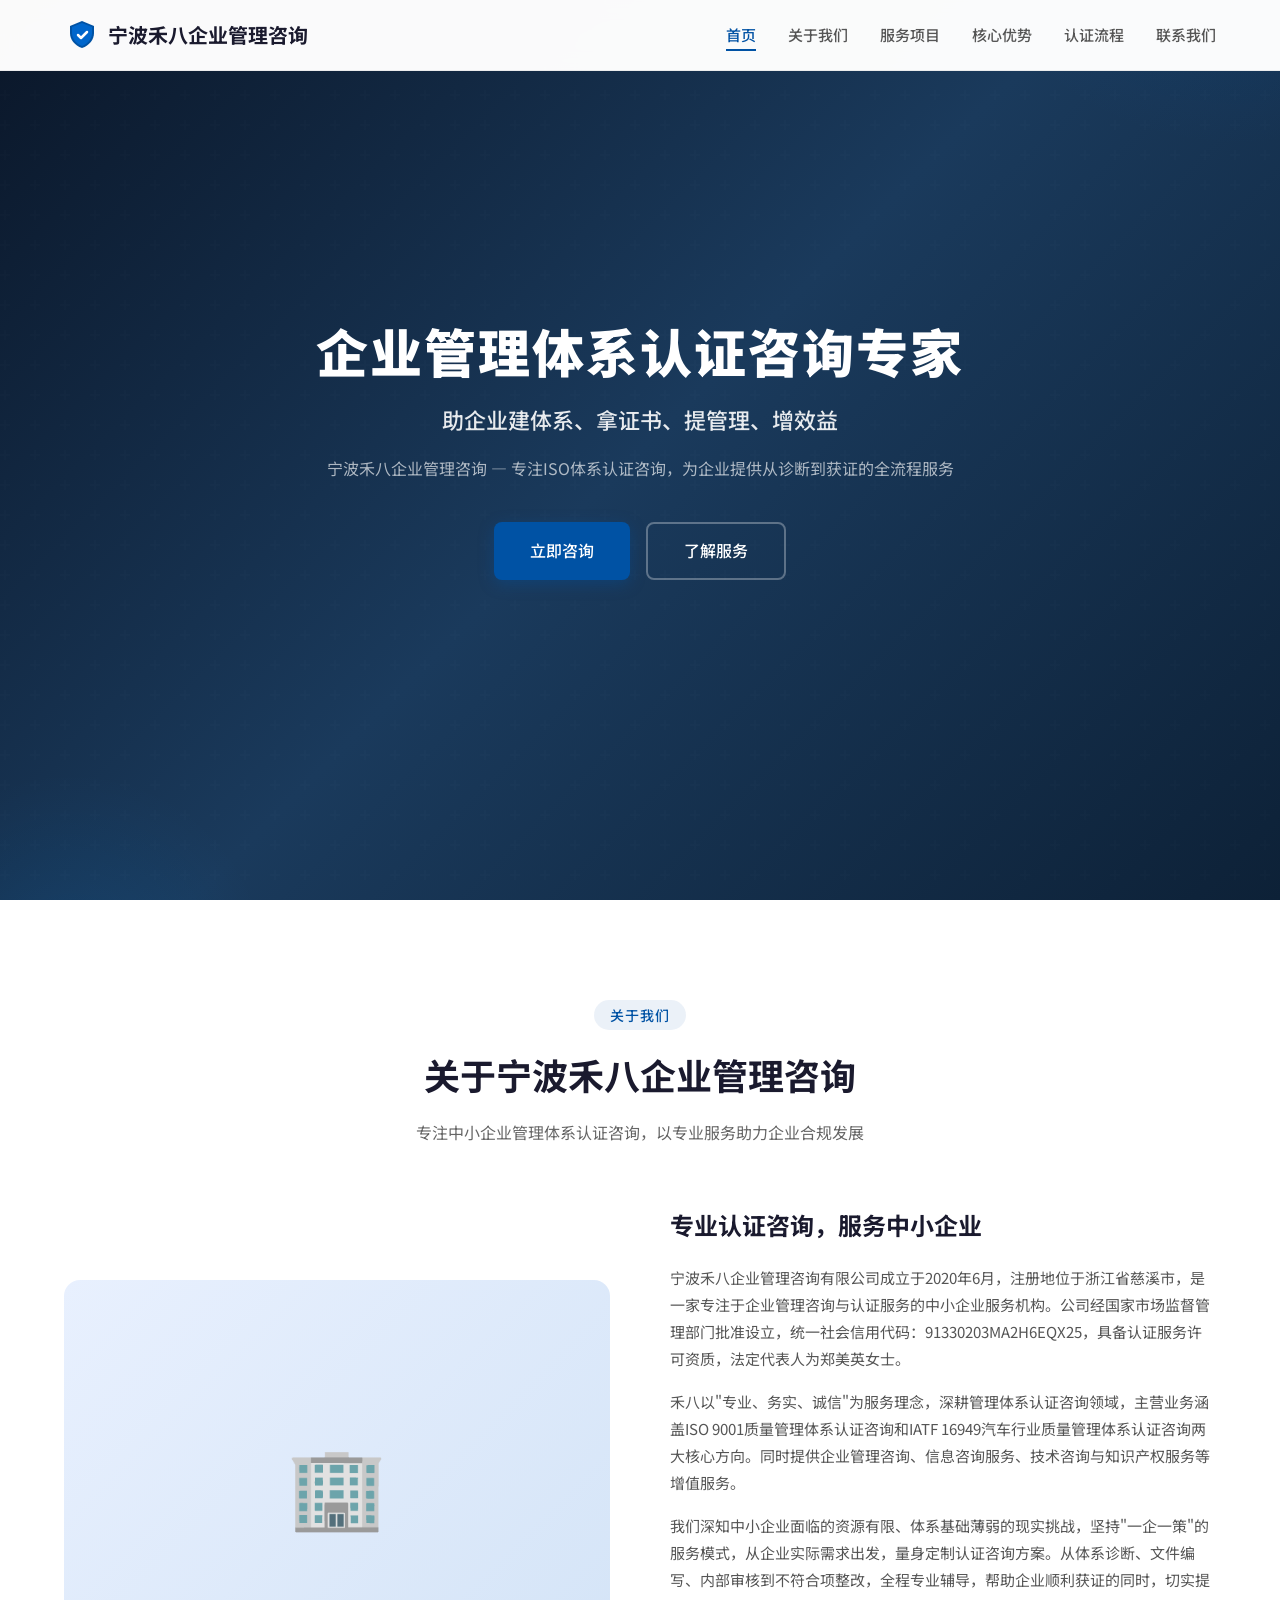
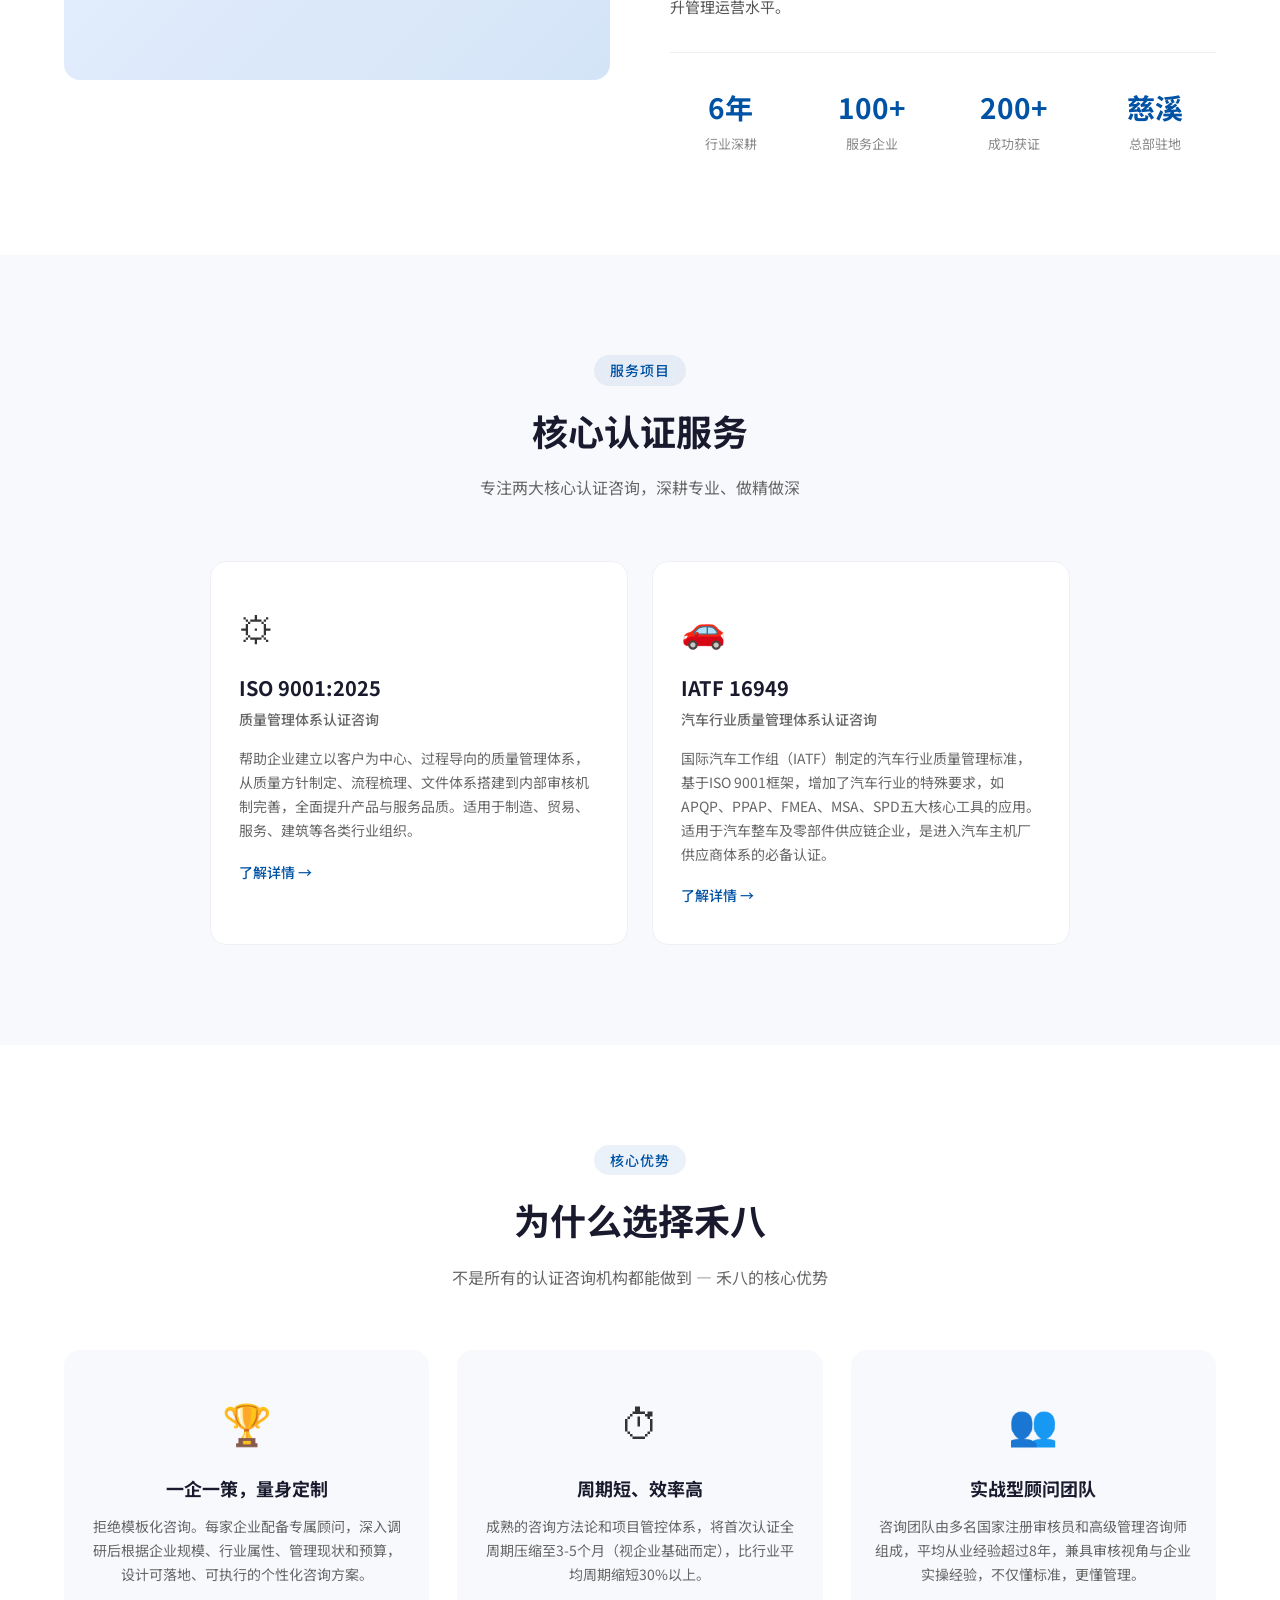
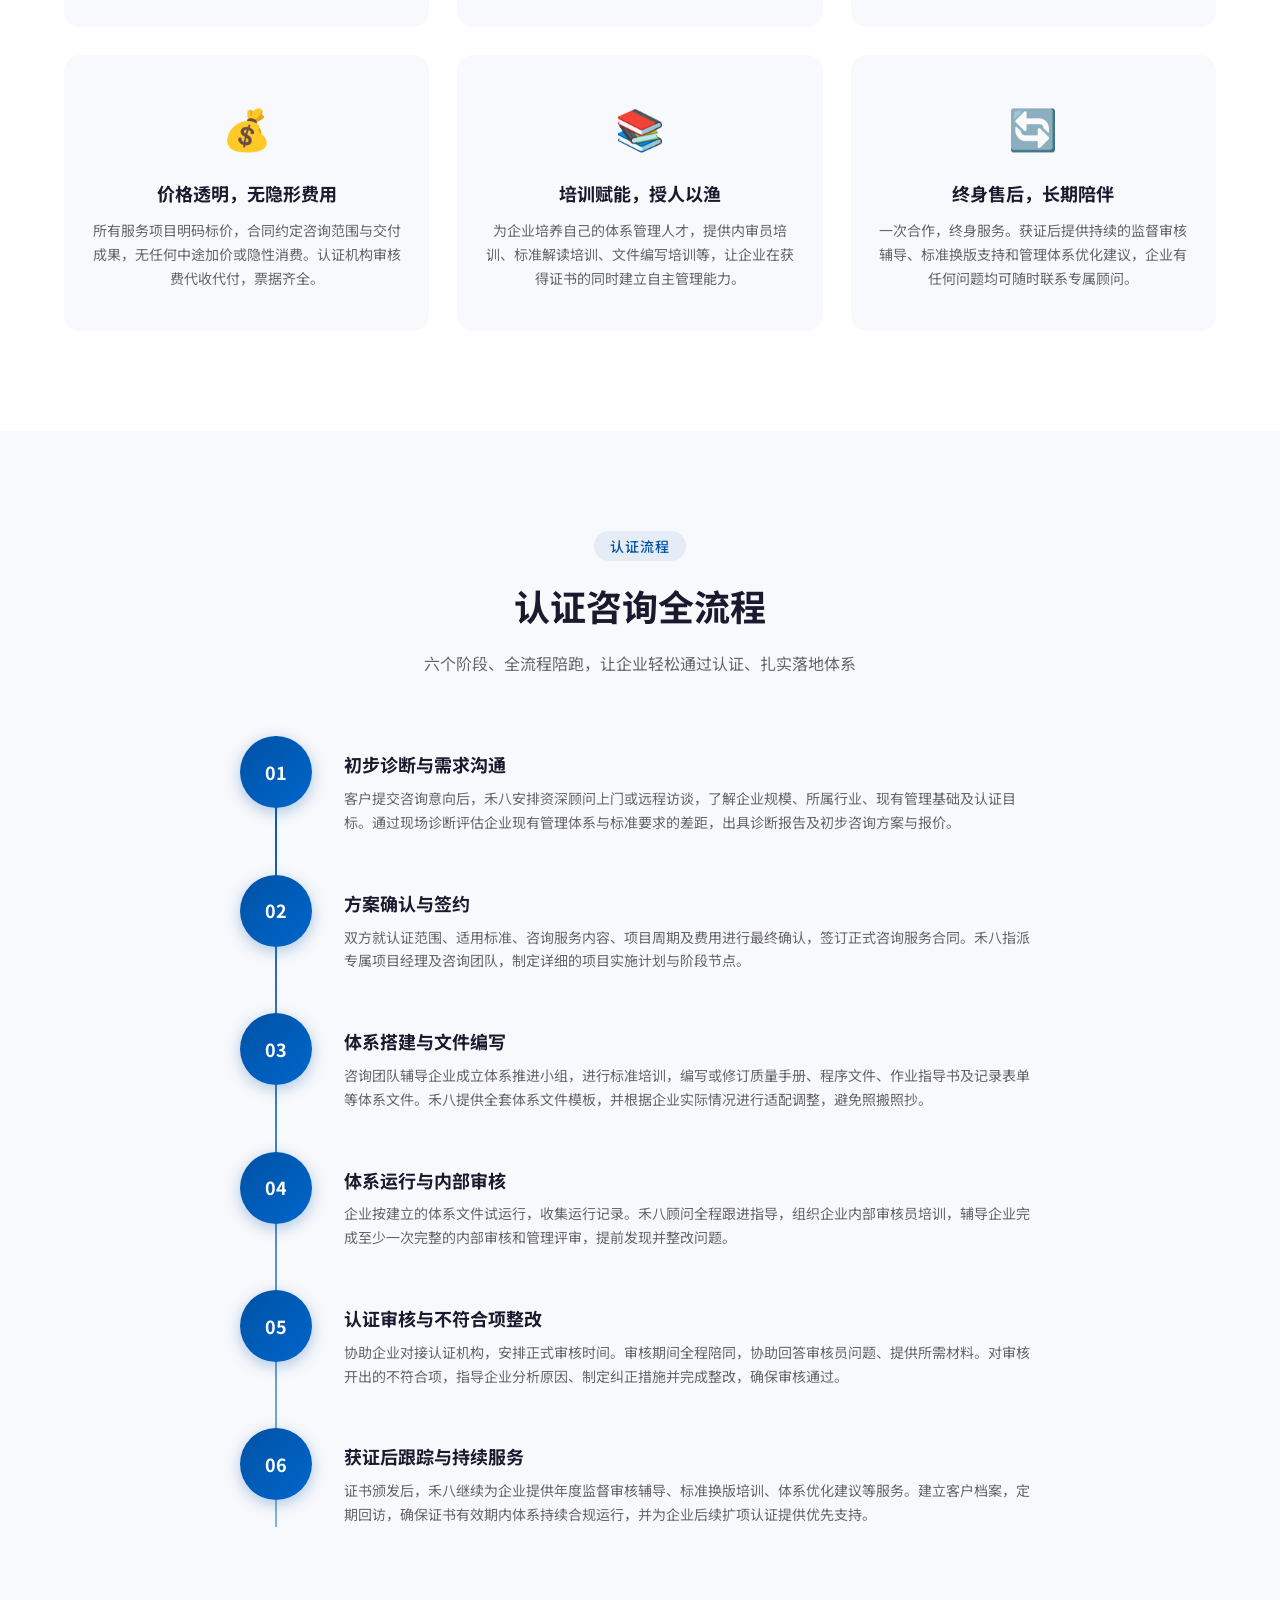
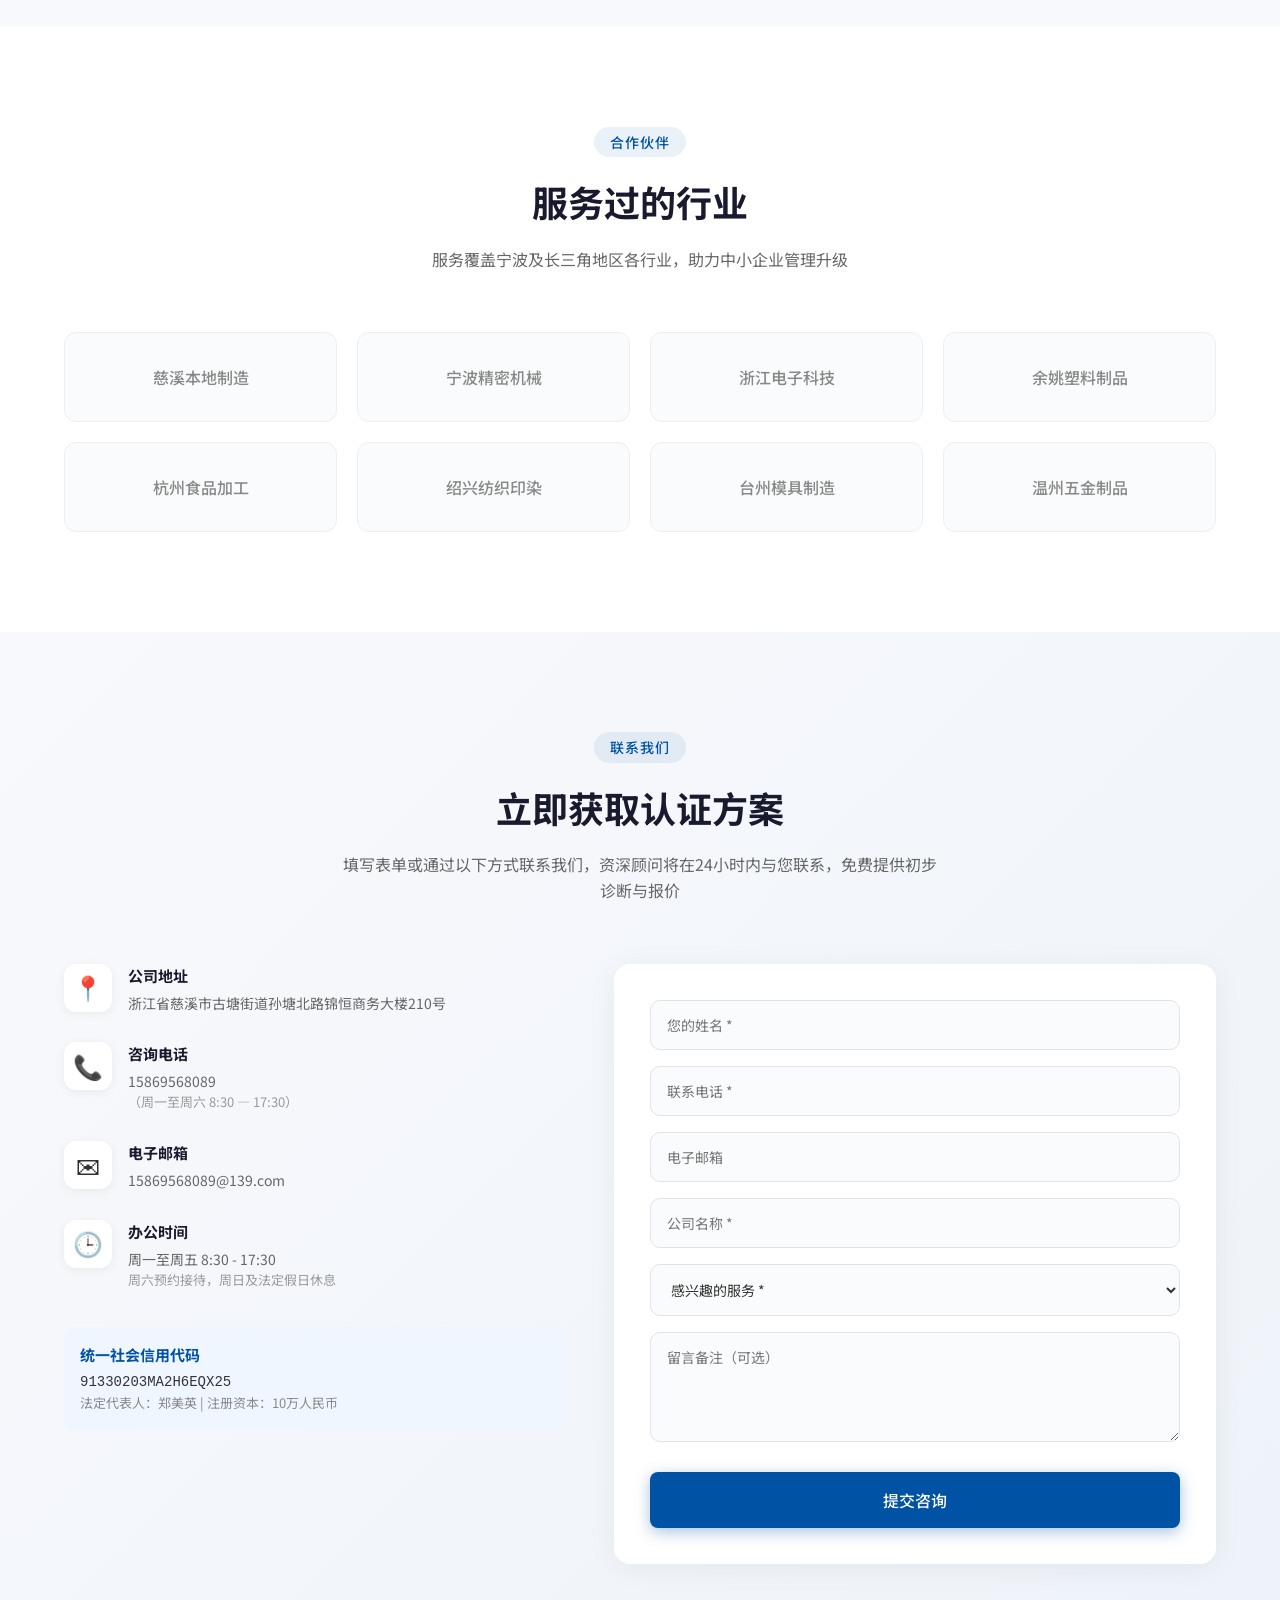
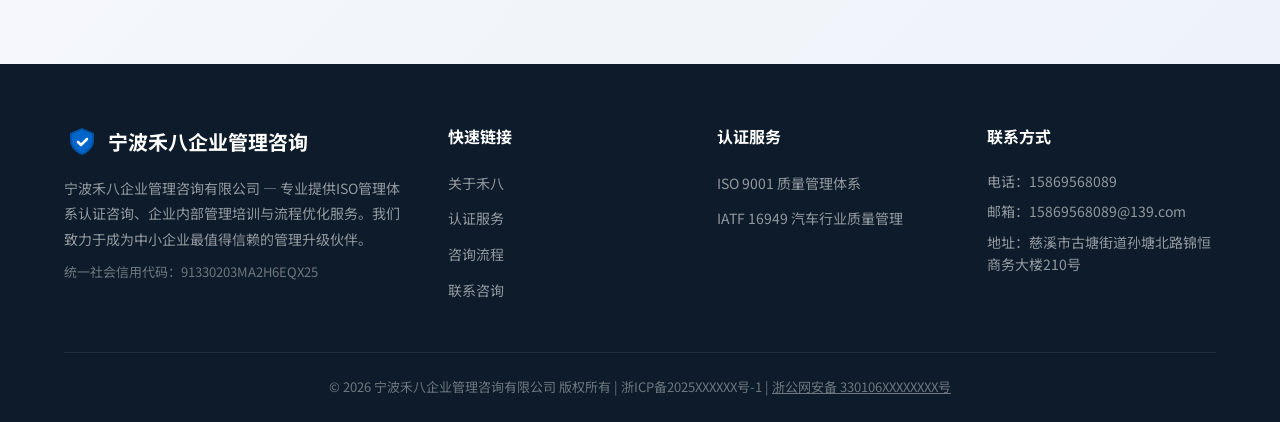
==== index.html @ a5814fe8 "Keep only ISO9001 and IATF16949, update contact info" ====
<!DOCTYPE html>
<html lang="zh-CN">
<head>
    <meta charset="UTF-8">
    <meta name="viewport" content="width=device-width, initial-scale=1.0">
    <title>宁波禾八企业管理咨询有限公司 - 专业企业管理体系认证咨询</title>
    <link rel="stylesheet" href="styles.css">
    <link rel="preconnect" href="https://fonts.googleapis.com">
    <link href="https://fonts.googleapis.com/css2?family=Noto+Sans+SC:wght@300;400;500;700;900&display=swap" rel="stylesheet">
</head>
<body>
    <!-- 导航栏 -->
    <nav class="navbar">
        <div class="container nav-container">
            <div class="logo">
                <span class="logo-icon">
                    <svg width="32" height="32" viewBox="0 0 32 32" fill="none" xmlns="http://www.w3.org/2000/svg">
                        <path d="M16 2L4 7v7c0 6.5 4.5 12.5 12 15 7.5-2.5 12-8.5 12-15V7L16 2z" fill="#0052A4"/>
                        <path d="M16 4L6 8v6c0 5.5 3.8 10.5 10 13 6.2-2.5 10-7.5 10-13V8l-10-4z" fill="#0066CC"/>
                        <path d="M12 16l3 3 6-6" stroke="#fff" stroke-width="2.5" stroke-linecap="round" stroke-linejoin="round" fill="none"/>
                    </svg>
                </span>
                <span class="logo-text">宁波禾八企业管理咨询</span>
            </div>
            <ul class="nav-links" id="navLinks">
                <li><a href="#hero" class="active">首页</a></li>
                <li><a href="#about">关于我们</a></li>
                <li><a href="#services">服务项目</a></li>
                <li><a href="#why-us">核心优势</a></li>
                <li><a href="#process">认证流程</a></li>
                <li><a href="#contact">联系我们</a></li>
            </ul>
            <div class="hamburger" id="hamburger">
                <span></span>
                <span></span>
                <span></span>
            </div>
        </div>
    </nav>

    <!-- Hero 主视觉 -->
    <section class="hero" id="hero">
        <div class="hero-overlay"></div>
        <div class="container hero-content">
            <h1 class="hero-title">企业管理体系认证咨询专家</h1>
            <p class="hero-subtitle">助企业建体系、拿证书、提管理、增效益</p>
            <p class="hero-desc">宁波禾八企业管理咨询 — 专注ISO体系认证咨询，为企业提供从诊断到获证的全流程服务</p>
            <div class="hero-buttons">
                <a href="#contact" class="btn btn-primary">立即咨询</a>
                <a href="#services" class="btn btn-secondary">了解服务</a>
            </div>
        </div>
    </section>

    <!-- 关于我们 -->
    <section class="section about" id="about">
        <div class="container">
            <div class="section-header">
                <span class="section-tag">关于我们</span>
                <h2 class="section-title">关于宁波禾八企业管理咨询</h2>
                <p class="section-desc">专注中小企业管理体系认证咨询，以专业服务助力企业合规发展</p>
            </div>
            <div class="about-grid">
                <div class="about-image">
                    <div class="about-image-placeholder">
                        <span>&#127970;</span>
                    </div>
                </div>
                <div class="about-text">
                    <h3>专业认证咨询，服务中小企业</h3>
                    <p>宁波禾八企业管理咨询有限公司成立于2020年6月，注册地位于浙江省慈溪市，是一家专注于企业管理咨询与认证服务的中小企业服务机构。公司经国家市场监督管理部门批准设立，统一社会信用代码：91330203MA2H6EQX25，具备认证服务许可资质，法定代表人为郑美英女士。</p>
                    <p>禾八以"专业、务实、诚信"为服务理念，深耕管理体系认证咨询领域，主营业务涵盖ISO 9001质量管理体系认证咨询和IATF 16949汽车行业质量管理体系认证咨询两大核心方向。同时提供企业管理咨询、信息咨询服务、技术咨询与知识产权服务等增值服务。</p>
                    <p>我们深知中小企业面临的资源有限、体系基础薄弱的现实挑战，坚持"一企一策"的服务模式，从企业实际需求出发，量身定制认证咨询方案。从体系诊断、文件编写、内部审核到不符合项整改，全程专业辅导，帮助企业顺利获证的同时，切实提升管理运营水平。</p>
                    <div class="about-stats">
                        <div class="stat-item">
                            <span class="stat-number">6年</span>
                            <span class="stat-label">行业深耕</span>
                        </div>
                        <div class="stat-item">
                            <span class="stat-number">100+</span>
                            <span class="stat-label">服务企业</span>
                        </div>
                        <div class="stat-item">
                            <span class="stat-number">200+</span>
                            <span class="stat-label">成功获证</span>
                        </div>
                        <div class="stat-item">
                            <span class="stat-number">慈溪</span>
                            <span class="stat-label">总部驻地</span>
                        </div>
                    </div>
                </div>
            </div>
        </div>
    </section>

    <!-- 服务项目 -->
    <section class="section services" id="services">
        <div class="container">
            <div class="section-header">
                <span class="section-tag">服务项目</span>
                <h2 class="section-title">核心认证服务</h2>
                <p class="section-desc">专注两大核心认证咨询，深耕专业、做精做深</p>
            </div>
            <div class="services-grid">
                <div class="service-card">
                    <div class="service-icon">&#9881;</div>
                    <h3>ISO 9001:2025</h3>
                    <p class="service-sub">质量管理体系认证咨询</p>
                    <p>帮助企业建立以客户为中心、过程导向的质量管理体系，从质量方针制定、流程梳理、文件体系搭建到内部审核机制完善，全面提升产品与服务品质。适用于制造、贸易、服务、建筑等各类行业组织。</p>
                    <a href="#contact" class="service-link">了解详情 &rarr;</a>
                </div>
                <div class="service-card">
                    <div class="service-icon">&#128663;</div>
                    <h3>IATF 16949</h3>
                    <p class="service-sub">汽车行业质量管理体系认证咨询</p>
                    <p>国际汽车工作组（IATF）制定的汽车行业质量管理标准，基于ISO 9001框架，增加了汽车行业的特殊要求，如APQP、PPAP、FMEA、MSA、SPD五大核心工具的应用。适用于汽车整车及零部件供应链企业，是进入汽车主机厂供应商体系的必备认证。</p>
                    <a href="#contact" class="service-link">了解详情 &rarr;</a>
                </div>
            </div>
        </div>
    </section>

    <!-- 核心优势 -->
    <section class="section why-us" id="why-us">
        <div class="container">
            <div class="section-header">
                <span class="section-tag">核心优势</span>
                <h2 class="section-title">为什么选择禾八</h2>
                <p class="section-desc">不是所有的认证咨询机构都能做到 — 禾八的核心优势</p>
            </div>
            <div class="why-grid">
                <div class="why-card">
                    <div class="why-icon">&#127942;</div>
                    <h3>一企一策，量身定制</h3>
                    <p>拒绝模板化咨询。每家企业配备专属顾问，深入调研后根据企业规模、行业属性、管理现状和预算，设计可落地、可执行的个性化咨询方案。</p>
                </div>
                <div class="why-card">
                    <div class="why-icon">&#9201;</div>
                    <h3>周期短、效率高</h3>
                    <p>成熟的咨询方法论和项目管控体系，将首次认证全周期压缩至3-5个月（视企业基础而定），比行业平均周期缩短30%以上。</p>
                </div>
                <div class="why-card">
                    <div class="why-icon">&#128101;</div>
                    <h3>实战型顾问团队</h3>
                    <p>咨询团队由多名国家注册审核员和高级管理咨询师组成，平均从业经验超过8年，兼具审核视角与企业实操经验，不仅懂标准，更懂管理。</p>
                </div>
                <div class="why-card">
                    <div class="why-icon">&#128176;</div>
                    <h3>价格透明，无隐形费用</h3>
                    <p>所有服务项目明码标价，合同约定咨询范围与交付成果，无任何中途加价或隐性消费。认证机构审核费代收代付，票据齐全。</p>
                </div>
                <div class="why-card">
                    <div class="why-icon">&#128218;</div>
                    <h3>培训赋能，授人以渔</h3>
                    <p>为企业培养自己的体系管理人才，提供内审员培训、标准解读培训、文件编写培训等，让企业在获得证书的同时建立自主管理能力。</p>
                </div>
                <div class="why-card">
                    <div class="why-icon">&#128260;</div>
                    <h3>终身售后，长期陪伴</h3>
                    <p>一次合作，终身服务。获证后提供持续的监督审核辅导、标准换版支持和管理体系优化建议，企业有任何问题均可随时联系专属顾问。</p>
                </div>
            </div>
        </div>
    </section>

    <!-- 认证流程 -->
    <section class="section process" id="process">
        <div class="container">
            <div class="section-header">
                <span class="section-tag">认证流程</span>
                <h2 class="section-title">认证咨询全流程</h2>
                <p class="section-desc">六个阶段、全流程陪跑，让企业轻松通过认证、扎实落地体系</p>
            </div>
            <div class="process-steps">
                <div class="step">
                    <div class="step-number">01</div>
                    <div class="step-content">
                        <h3>初步诊断与需求沟通</h3>
                        <p>客户提交咨询意向后，禾八安排资深顾问上门或远程访谈，了解企业规模、所属行业、现有管理基础及认证目标。通过现场诊断评估企业现有管理体系与标准要求的差距，出具诊断报告及初步咨询方案与报价。</p>
                    </div>
                </div>
                <div class="step">
                    <div class="step-number">02</div>
                    <div class="step-content">
                        <h3>方案确认与签约</h3>
                        <p>双方就认证范围、适用标准、咨询服务内容、项目周期及费用进行最终确认，签订正式咨询服务合同。禾八指派专属项目经理及咨询团队，制定详细的项目实施计划与阶段节点。</p>
                    </div>
                </div>
                <div class="step">
                    <div class="step-number">03</div>
                    <div class="step-content">
                        <h3>体系搭建与文件编写</h3>
                        <p>咨询团队辅导企业成立体系推进小组，进行标准培训，编写或修订质量手册、程序文件、作业指导书及记录表单等体系文件。禾八提供全套体系文件模板，并根据企业实际情况进行适配调整，避免照搬照抄。</p>
                    </div>
                </div>
                <div class="step">
                    <div class="step-number">04</div>
                    <div class="step-content">
                        <h3>体系运行与内部审核</h3>
                        <p>企业按建立的体系文件试运行，收集运行记录。禾八顾问全程跟进指导，组织企业内部审核员培训，辅导企业完成至少一次完整的内部审核和管理评审，提前发现并整改问题。</p>
                    </div>
                </div>
                <div class="step">
                    <div class="step-number">05</div>
                    <div class="step-content">
                        <h3>认证审核与不符合项整改</h3>
                        <p>协助企业对接认证机构，安排正式审核时间。审核期间全程陪同，协助回答审核员问题、提供所需材料。对审核开出的不符合项，指导企业分析原因、制定纠正措施并完成整改，确保审核通过。</p>
                    </div>
                </div>
                <div class="step">
                    <div class="step-number">06</div>
                    <div class="step-content">
                        <h3>获证后跟踪与持续服务</h3>
                        <p>证书颁发后，禾八继续为企业提供年度监督审核辅导、标准换版培训、体系优化建议等服务。建立客户档案，定期回访，确保证书有效期内体系持续合规运行，并为企业后续扩项认证提供优先支持。</p>
                    </div>
                </div>
            </div>
        </div>
    </section>

    <!-- 合作客户 -->
    <section class="section clients">
        <div class="container">
            <div class="section-header">
                <span class="section-tag">合作伙伴</span>
                <h2 class="section-title">服务过的行业</h2>
                <p class="section-desc">服务覆盖宁波及长三角地区各行业，助力中小企业管理升级</p>
            </div>
            <div class="client-logos">
                <div class="client-logo">慈溪本地制造</div>
                <div class="client-logo">宁波精密机械</div>
                <div class="client-logo">浙江电子科技</div>
                <div class="client-logo">余姚塑料制品</div>
                <div class="client-logo">杭州食品加工</div>
                <div class="client-logo">绍兴纺织印染</div>
                <div class="client-logo">台州模具制造</div>
                <div class="client-logo">温州五金制品</div>
            </div>
        </div>
    </section>

    <!-- 联系我们 -->
    <section class="section contact" id="contact">
        <div class="container">
            <div class="section-header">
                <span class="section-tag">联系我们</span>
                <h2 class="section-title">立即获取认证方案</h2>
                <p class="section-desc">填写表单或通过以下方式联系我们，资深顾问将在24小时内与您联系，免费提供初步诊断与报价</p>
            </div>
            <div class="contact-grid">
                <div class="contact-info">
                    <div class="contact-item">
                        <span class="contact-icon">&#128205;</span>
                        <div>
                            <h4>公司地址</h4>
                            <p>浙江省慈溪市古塘街道孙塘北路锦恒商务大楼210号</p>
                        </div>
                    </div>
                    <div class="contact-item">
                        <span class="contact-icon">&#128222;</span>
                        <div>
                            <h4>咨询电话</h4>
                            <p>15869568089</p>
                            <p style="font-size:13px;color:#999;">（周一至周六 8:30 — 17:30）</p>
                        </div>
                    </div>
                    <div class="contact-item">
                        <span class="contact-icon">&#9993;</span>
                        <div>
                            <h4>电子邮箱</h4>
                            <p>15869568089@139.com</p>
                        </div>
                    </div>
                    <div class="contact-item">
                        <span class="contact-icon">&#128338;</span>
                        <div>
                            <h4>办公时间</h4>
                            <p>周一至周五 8:30 - 17:30</p>
                            <p style="font-size:13px;color:#999;">周六预约接待，周日及法定假日休息</p>
                        </div>
                    </div>
                    <div class="contact-item" style="background:#f0f6ff;padding:16px;border-radius:12px;margin-top:8px;">
                        <div>
                            <h4 style="color:#0052A4;">统一社会信用代码</h4>
                            <p style="font-size:14px;color:#333;font-family:monospace;">91330203MA2H6EQX25</p>
                            <p style="font-size:13px;color:#888;">法定代表人：郑美英 | 注册资本：10万人民币</p>
                        </div>
                    </div>
                </div>
                <form class="contact-form" id="contactForm">
                    <div class="form-group">
                        <input type="text" placeholder="您的姓名 *" required>
                    </div>
                    <div class="form-group">
                        <input type="tel" placeholder="联系电话 *" required>
                    </div>
                    <div class="form-group">
                        <input type="email" placeholder="电子邮箱">
                    </div>
                    <div class="form-group">
                        <input type="text" placeholder="公司名称 *" required>
                    </div>
                    <div class="form-group">
                        <select required>
                            <option value="">感兴趣的服务 *</option>
                            <option value="iso9001">ISO 9001 质量管理体系</option>
                            <option value="iatf16949">IATF 16949 汽车行业质量管理</option>
                            <option value="other">其他咨询</option>
                        </select>
                    </div>
                    <div class="form-group">
                        <textarea placeholder="留言备注（可选）" rows="4"></textarea>
                    </div>
                    <button type="submit" class="btn btn-primary btn-submit">提交咨询</button>
                </form>
            </div>
        </div>
    </section>

    <!-- Footer -->
    <footer class="footer">
        <div class="container">
            <div class="footer-grid">
                <div class="footer-about">
                    <div class="logo">
                        <span class="logo-icon">
                            <svg width="32" height="32" viewBox="0 0 32 32" fill="none" xmlns="http://www.w3.org/2000/svg">
                                <path d="M16 2L4 7v7c0 6.5 4.5 12.5 12 15 7.5-2.5 12-8.5 12-15V7L16 2z" fill="#0052A4"/>
                                <path d="M16 4L6 8v6c0 5.5 3.8 10.5 10 13 6.2-2.5 10-7.5 10-13V8l-10-4z" fill="#0066CC"/>
                                <path d="M12 16l3 3 6-6" stroke="#fff" stroke-width="2.5" stroke-linecap="round" stroke-linejoin="round" fill="none"/>
                            </svg>
                        </span>
                        <span class="logo-text">宁波禾八企业管理咨询</span>
                    </div>
                    <p>宁波禾八企业管理咨询有限公司 — 专业提供ISO管理体系认证咨询、企业内部管理培训与流程优化服务。我们致力于成为中小企业最值得信赖的管理升级伙伴。</p>
                    <p style="font-size:13px;color:rgba(255,255,255,0.4);margin-top:8px;">统一社会信用代码：91330203MA2H6EQX25</p>
                </div>
                <div class="footer-links">
                    <h4>快速链接</h4>
                    <ul>
                        <li><a href="#about">关于禾八</a></li>
                        <li><a href="#services">认证服务</a></li>
                        <li><a href="#process">咨询流程</a></li>
                        <li><a href="#contact">联系咨询</a></li>
                    </ul>
                </div>
                <div class="footer-links">
                    <h4>认证服务</h4>
                    <ul>
                        <li><a href="#services">ISO 9001 质量管理体系</a></li>
                        <li><a href="#services">IATF 16949 汽车行业质量管理</a></li>
                    </ul>
                </div>
                <div class="footer-contact">
                    <h4>联系方式</h4>
                    <p>电话：15869568089</p>
                    <p>邮箱：15869568089@139.com</p>
                    <p>地址：慈溪市古塘街道孙塘北路锦恒商务大楼210号</p>
                </div>
            </div>
            <div class="footer-bottom">
                <p>&copy; 2026 宁波禾八企业管理咨询有限公司 版权所有 | 浙ICP备2025XXXXXX号-1 | <a href="#" style="color:rgba(255,255,255,0.4);text-decoration:underline;">浙公网安备 330106XXXXXXXX号</a></p>
            </div>
        </div>
    </footer>

    <!-- 回到顶部 -->
    <button class="back-to-top" id="backToTop">&#8679;</button>

    <script src="script.js"></script>
</body>
</html>
---- styles.css ----
/* ===== Reset & Base ===== */
*,
*::before,
*::after {
    margin: 0;
    padding: 0;
    box-sizing: border-box;
}

html {
    scroll-behavior: smooth;
}

body {
    font-family: 'Noto Sans SC', -apple-system, BlinkMacSystemFont, 'Segoe UI', sans-serif;
    color: #333;
    line-height: 1.6;
    background: #fff;
}

a {
    text-decoration: none;
    color: inherit;
}

ul {
    list-style: none;
}

img {
    max-width: 100%;
}

.container {
    max-width: 1200px;
    margin: 0 auto;
    padding: 0 24px;
}

.section {
    padding: 100px 0;
}

.section-header {
    text-align: center;
    margin-bottom: 60px;
}

.section-tag {
    display: inline-block;
    padding: 4px 16px;
    background: rgba(0, 82, 164, 0.08);
    color: #0052A4;
    font-size: 14px;
    font-weight: 500;
    border-radius: 20px;
    margin-bottom: 16px;
    letter-spacing: 1px;
}

.section-title {
    font-size: 36px;
    font-weight: 700;
    color: #1a1a2e;
    margin-bottom: 16px;
}

.section-desc {
    font-size: 16px;
    color: #666;
    max-width: 600px;
    margin: 0 auto;
}

/* ===== Navigation ===== */
.navbar {
    position: fixed;
    top: 0;
    left: 0;
    width: 100%;
    z-index: 1000;
    background: rgba(255, 255, 255, 0.98);
    backdrop-filter: blur(10px);
    border-bottom: 1px solid rgba(0, 0, 0, 0.06);
    transition: all 0.3s ease;
}

.navbar.scrolled {
    box-shadow: 0 2px 20px rgba(0, 0, 0, 0.08);
}

.nav-container {
    display: flex;
    align-items: center;
    justify-content: space-between;
    height: 70px;
}

.logo {
    display: flex;
    align-items: center;
    gap: 8px;
}

.logo-icon {
    display: flex;
    align-items: center;
    justify-content: center;
    width: 36px;
    height: 36px;
}

.logo-icon svg {
    width: 32px;
    height: 32px;
}

.logo-text {
    font-size: 20px;
    font-weight: 700;
    color: #1a1a2e;
}

.nav-links {
    display: flex;
    gap: 32px;
}

.nav-links a {
    font-size: 15px;
    font-weight: 500;
    color: #555;
    transition: color 0.3s;
    position: relative;
    padding: 4px 0;
}

.nav-links a::after {
    content: '';
    position: absolute;
    bottom: -2px;
    left: 0;
    width: 0;
    height: 2px;
    background: #0052A4;
    transition: width 0.3s;
}

.nav-links a:hover,
.nav-links a.active {
    color: #0052A4;
}

.nav-links a:hover::after,
.nav-links a.active::after {
    width: 100%;
}

.hamburger {
    display: none;
    flex-direction: column;
    gap: 5px;
    cursor: pointer;
    padding: 4px;
}

.hamburger span {
    width: 26px;
    height: 2.5px;
    background: #333;
    border-radius: 2px;
    transition: all 0.3s;
}

/* ===== Hero ===== */
.hero {
    position: relative;
    min-height: 100vh;
    display: flex;
    align-items: center;
    background: linear-gradient(135deg, #0a1628 0%, #1a3a5c 50%, #0d2137 100%);
    overflow: hidden;
}

.hero::before {
    content: '';
    position: absolute;
    top: -50%;
    right: -20%;
    width: 600px;
    height: 600px;
    border-radius: 50%;
    background: radial-gradient(circle, rgba(0, 103, 204, 0.15), transparent 70%);
    pointer-events: none;
}

.hero::after {
    content: '';
    position: absolute;
    bottom: -30%;
    left: -10%;
    width: 400px;
    height: 400px;
    border-radius: 50%;
    background: radial-gradient(circle, rgba(0, 150, 255, 0.1), transparent 70%);
    pointer-events: none;
}

.hero-overlay {
    position: absolute;
    inset: 0;
    background: url("data:image/svg+xml,%3Csvg width='60' height='60' viewBox='0 0 60 60' xmlns='http://www.w3.org/2000/svg'%3E%3Cg fill='none' fill-rule='evenodd'%3E%3Cg fill='%23ffffff' fill-opacity='0.02'%3E%3Cpath d='M36 34v-4h-2v4h-4v2h4v4h2v-4h4v-2h-4zm0-30V0h-2v4h-4v2h4v4h2V6h4V4h-4zM6 34v-4H4v4H0v2h4v4h2v-4h4v-2H6zM6 4V0H4v4H0v2h4v4h2V6h4V4H6z'/%3E%3C/g%3E%3C/g%3E%3C/svg%3E");
    opacity: 0.5;
}

.hero-content {
    position: relative;
    z-index: 1;
    text-align: center;
    max-width: 800px;
}

.hero-title {
    font-size: 52px;
    font-weight: 900;
    color: #fff;
    line-height: 1.2;
    margin-bottom: 20px;
    letter-spacing: 2px;
}

.hero-subtitle {
    font-size: 22px;
    font-weight: 500;
    color: rgba(255, 255, 255, 0.9);
    margin-bottom: 16px;
}

.hero-desc {
    font-size: 16px;
    color: rgba(255, 255, 255, 0.65);
    margin-bottom: 40px;
    line-height: 1.8;
}

.hero-buttons {
    display: flex;
    gap: 16px;
    justify-content: center;
    flex-wrap: wrap;
}

.btn {
    display: inline-flex;
    align-items: center;
    justify-content: center;
    padding: 14px 36px;
    font-size: 16px;
    font-weight: 500;
    border-radius: 8px;
    transition: all 0.3s;
    cursor: pointer;
    border: none;
    font-family: inherit;
}

.btn-primary {
    background: #0052A4;
    color: #fff;
    box-shadow: 0 4px 15px rgba(0, 82, 164, 0.35);
}

.btn-primary:hover {
    background: #003d7a;
    box-shadow: 0 6px 25px rgba(0, 82, 164, 0.45);
    transform: translateY(-2px);
}

.btn-secondary {
    background: transparent;
    color: #fff;
    border: 2px solid rgba(255, 255, 255, 0.3);
}

.btn-secondary:hover {
    border-color: rgba(255, 255, 255, 0.6);
    background: rgba(255, 255, 255, 0.05);
    transform: translateY(-2px);
}

/* ===== About ===== */
.about {
    background: #fff;
}

.about-grid {
    display: grid;
    grid-template-columns: 1fr 1fr;
    gap: 60px;
    align-items: center;
}

.about-image-placeholder {
    background: linear-gradient(135deg, #e8f0fe, #d4e4f7);
    border-radius: 16px;
    height: 400px;
    display: flex;
    align-items: center;
    justify-content: center;
    font-size: 80px;
}

.about-text h3 {
    font-size: 24px;
    color: #1a1a2e;
    margin-bottom: 20px;
}

.about-text p {
    color: #555;
    margin-bottom: 16px;
    font-size: 15px;
    line-height: 1.8;
}

.about-stats {
    display: grid;
    grid-template-columns: repeat(4, 1fr);
    gap: 20px;
    margin-top: 32px;
    padding-top: 32px;
    border-top: 1px solid #eee;
}

.stat-item {
    text-align: center;
}

.stat-number {
    display: block;
    font-size: 28px;
    font-weight: 700;
    color: #0052A4;
}

.stat-label {
    font-size: 13px;
    color: #888;
    margin-top: 4px;
}

/* ===== Services ===== */
.services {
    background: #f8f9fc;
}

.services-grid {
    display: grid;
    grid-template-columns: repeat(2, 1fr);
    gap: 24px;
    max-width: 860px;
    margin: 0 auto;
}

.service-card {
    background: #fff;
    border-radius: 16px;
    padding: 36px 28px;
    transition: all 0.3s;
    border: 1px solid #eef0f5;
}

.service-card:hover {
    transform: translateY(-6px);
    box-shadow: 0 12px 40px rgba(0, 0, 0, 0.08);
    border-color: transparent;
}

.service-icon {
    font-size: 36px;
    margin-bottom: 16px;
}

.service-card h3 {
    font-size: 20px;
    color: #1a1a2e;
    margin-bottom: 4px;
}

.service-sub {
    font-size: 13px;
    color: #0052A4;
    font-weight: 500;
    margin-bottom: 14px;
}

.service-card p {
    font-size: 14px;
    color: #666;
    line-height: 1.7;
    margin-bottom: 16px;
}

.service-link {
    font-size: 14px;
    font-weight: 500;
    color: #0052A4;
    transition: color 0.3s;
}

.service-link:hover {
    color: #003d7a;
}

/* ===== Why Us ===== */
.why-us {
    background: #fff;
}

.why-grid {
    display: grid;
    grid-template-columns: repeat(3, 1fr);
    gap: 28px;
}

.why-card {
    text-align: center;
    padding: 40px 24px;
    border-radius: 16px;
    transition: all 0.3s;
    background: #f8f9fc;
}

.why-card:hover {
    transform: translateY(-4px);
    box-shadow: 0 8px 30px rgba(0, 82, 164, 0.1);
}

.why-icon {
    font-size: 40px;
    margin-bottom: 20px;
}

.why-card h3 {
    font-size: 18px;
    color: #1a1a2e;
    margin-bottom: 12px;
}

.why-card p {
    font-size: 14px;
    color: #666;
    line-height: 1.7;
}

/* ===== Process ===== */
.process {
    background: #f8f9fc;
}

.process-steps {
    max-width: 800px;
    margin: 0 auto;
    position: relative;
}

.process-steps::before {
    content: '';
    position: absolute;
    left: 35px;
    top: 0;
    bottom: 0;
    width: 2px;
    background: linear-gradient(to bottom, #0052A4, #80b3e0);
}

.step {
    display: flex;
    gap: 32px;
    margin-bottom: 40px;
    position: relative;
}

.step:last-child {
    margin-bottom: 0;
}

.step-number {
    width: 72px;
    height: 72px;
    min-width: 72px;
    border-radius: 50%;
    background: linear-gradient(135deg, #0052A4, #0066cc);
    color: #fff;
    font-size: 18px;
    font-weight: 700;
    display: flex;
    align-items: center;
    justify-content: center;
    position: relative;
    z-index: 1;
    box-shadow: 0 4px 15px rgba(0, 82, 164, 0.3);
}

.step-content {
    padding-top: 14px;
}

.step-content h3 {
    font-size: 18px;
    color: #1a1a2e;
    margin-bottom: 8px;
}

.step-content p {
    font-size: 14px;
    color: #666;
    line-height: 1.7;
}

/* ===== Clients ===== */
.clients {
    background: #fff;
}

.client-logos {
    display: grid;
    grid-template-columns: repeat(4, 1fr);
    gap: 20px;
}

.client-logo {
    height: 90px;
    display: flex;
    align-items: center;
    justify-content: center;
    border: 1px solid #eee;
    border-radius: 12px;
    font-size: 16px;
    font-weight: 500;
    color: #888;
    transition: all 0.3s;
    background: #fafbfc;
}

.client-logo:hover {
    border-color: #0052A4;
    color: #0052A4;
    box-shadow: 0 4px 15px rgba(0, 82, 164, 0.08);
}

/* ===== Contact ===== */
.contact {
    background: linear-gradient(135deg, #f8f9fc 0%, #eef3f9 100%);
}

.contact-grid {
    display: grid;
    grid-template-columns: 1fr 1.2fr;
    gap: 48px;
    align-items: start;
}

.contact-info {
    display: flex;
    flex-direction: column;
    gap: 28px;
}

.contact-item {
    display: flex;
    gap: 16px;
    align-items: flex-start;
}

.contact-icon {
    font-size: 24px;
    width: 48px;
    height: 48px;
    min-width: 48px;
    background: #fff;
    border-radius: 12px;
    display: flex;
    align-items: center;
    justify-content: center;
    box-shadow: 0 2px 10px rgba(0, 0, 0, 0.06);
}

.contact-item h4 {
    font-size: 15px;
    color: #1a1a2e;
    margin-bottom: 4px;
}

.contact-item p {
    font-size: 14px;
    color: #666;
}

.contact-form {
    background: #fff;
    padding: 36px;
    border-radius: 16px;
    box-shadow: 0 4px 30px rgba(0, 0, 0, 0.06);
}

.form-group {
    margin-bottom: 16px;
}

.form-group input,
.form-group select,
.form-group textarea {
    width: 100%;
    padding: 14px 16px;
    border: 1.5px solid #e0e4ea;
    border-radius: 10px;
    font-size: 14px;
    font-family: inherit;
    transition: border-color 0.3s;
    background: #fafbfc;
    color: #333;
}

.form-group input:focus,
.form-group select:focus,
.form-group textarea:focus {
    outline: none;
    border-color: #0052A4;
    background: #fff;
}

.form-group textarea {
    resize: vertical;
}

.btn-submit {
    width: 100%;
    padding: 16px;
    font-size: 16px;
    margin-top: 8px;
}

/* ===== Footer ===== */
.footer {
    background: #0d1b2a;
    color: rgba(255, 255, 255, 0.85);
    padding: 60px 0 0;
}

.footer-grid {
    display: grid;
    grid-template-columns: 1.5fr 1fr 1fr 1fr;
    gap: 40px;
    padding-bottom: 40px;
    border-bottom: 1px solid rgba(255, 255, 255, 0.08);
}

.footer-about .logo {
    margin-bottom: 16px;
}

.footer-about .logo-text {
    color: #fff;
}

.footer-about p {
    font-size: 14px;
    line-height: 1.8;
    color: rgba(255, 255, 255, 0.55);
}

.footer-links h4,
.footer-contact h4 {
    color: #fff;
    font-size: 16px;
    margin-bottom: 20px;
}

.footer-links ul li {
    margin-bottom: 10px;
}

.footer-links ul li a {
    font-size: 14px;
    color: rgba(255, 255, 255, 0.55);
    transition: color 0.3s;
}

.footer-links ul li a:hover {
    color: #fff;
}

.footer-contact p {
    font-size: 14px;
    color: rgba(255, 255, 255, 0.55);
    margin-bottom: 8px;
}

.footer-bottom {
    padding: 24px 0;
    text-align: center;
    font-size: 13px;
    color: rgba(255, 255, 255, 0.4);
}

/* ===== Back to Top ===== */
.back-to-top {
    position: fixed;
    bottom: 30px;
    right: 30px;
    width: 48px;
    height: 48px;
    border-radius: 12px;
    background: #0052A4;
    color: #fff;
    border: none;
    font-size: 20px;
    cursor: pointer;
    box-shadow: 0 4px 15px rgba(0, 82, 164, 0.3);
    transition: all 0.3s;
    opacity: 0;
    visibility: hidden;
    transform: translateY(20px);
}

.back-to-top.visible {
    opacity: 1;
    visibility: visible;
    transform: translateY(0);
}

.back-to-top:hover {
    background: #003d7a;
    transform: translateY(-3px);
}

/* ===== Toast ===== */
.toast {
    position: fixed;
    top: 90px;
    right: 24px;
    background: #fff;
    padding: 16px 24px;
    border-radius: 12px;
    box-shadow: 0 8px 30px rgba(0, 0, 0, 0.12);
    border-left: 4px solid #0052A4;
    font-size: 14px;
    color: #333;
    z-index: 9999;
    opacity: 0;
    transform: translateX(40px);
    transition: all 0.4s ease;
}

.toast.show {
    opacity: 1;
    transform: translateX(0);
}

/* ===== Responsive ===== */
@media (max-width: 992px) {
    .services-grid {
        grid-template-columns: repeat(2, 1fr);
    }

    .why-grid {
        grid-template-columns: repeat(2, 1fr);
    }

    .about-grid {
        grid-template-columns: 1fr;
        gap: 40px;
    }

    .footer-grid {
        grid-template-columns: repeat(2, 1fr);
    }

    .contact-grid {
        grid-template-columns: 1fr;
    }

    .hero-title {
        font-size: 38px;
    }
}

@media (max-width: 768px) {
    .section {
        padding: 60px 0;
    }

    .section-title {
        font-size: 28px;
    }

    .nav-links {
        position: fixed;
        top: 70px;
        left: 0;
        width: 100%;
        background: #fff;
        flex-direction: column;
        padding: 24px;
        gap: 0;
        border-bottom: 1px solid #eee;
        box-shadow: 0 10px 30px rgba(0, 0, 0, 0.08);
        transform: translateY(-100%);
        opacity: 0;
        pointer-events: none;
        transition: all 0.3s;
    }

    .nav-links.open {
        transform: translateY(0);
        opacity: 1;
        pointer-events: all;
    }

    .nav-links li {
        width: 100%;
    }

    .nav-links a {
        display: block;
        padding: 14px 0;
        border-bottom: 1px solid #f0f0f0;
    }

    .hamburger {
        display: flex;
    }

    .hamburger.active span:nth-child(1) {
        transform: rotate(45deg) translate(5px, 5px);
    }

    .hamburger.active span:nth-child(2) {
        opacity: 0;
    }

    .hamburger.active span:nth-child(3) {
        transform: rotate(-45deg) translate(5px, -5px);
    }

    .hero-title {
        font-size: 30px;
    }

    .hero-subtitle {
        font-size: 18px;
    }

    .services-grid {
        grid-template-columns: 1fr;
    }

    .why-grid {
        grid-template-columns: 1fr;
    }

    .client-logos {
        grid-template-columns: repeat(2, 1fr);
    }

    .about-stats {
        grid-template-columns: repeat(2, 1fr);
        gap: 16px;
    }

    .footer-grid {
        grid-template-columns: 1fr;
    }

    .contact-form {
        padding: 24px;
    }

    .process-steps::before {
        left: 24px;
    }

    .step-number {
        width: 50px;
        height: 50px;
        min-width: 50px;
        font-size: 14px;
    }
}

@media (max-width: 480px) {
    .hero-title {
        font-size: 26px;
    }

    .hero-buttons {
        flex-direction: column;
    }

    .hero-buttons .btn {
        width: 100%;
    }
}
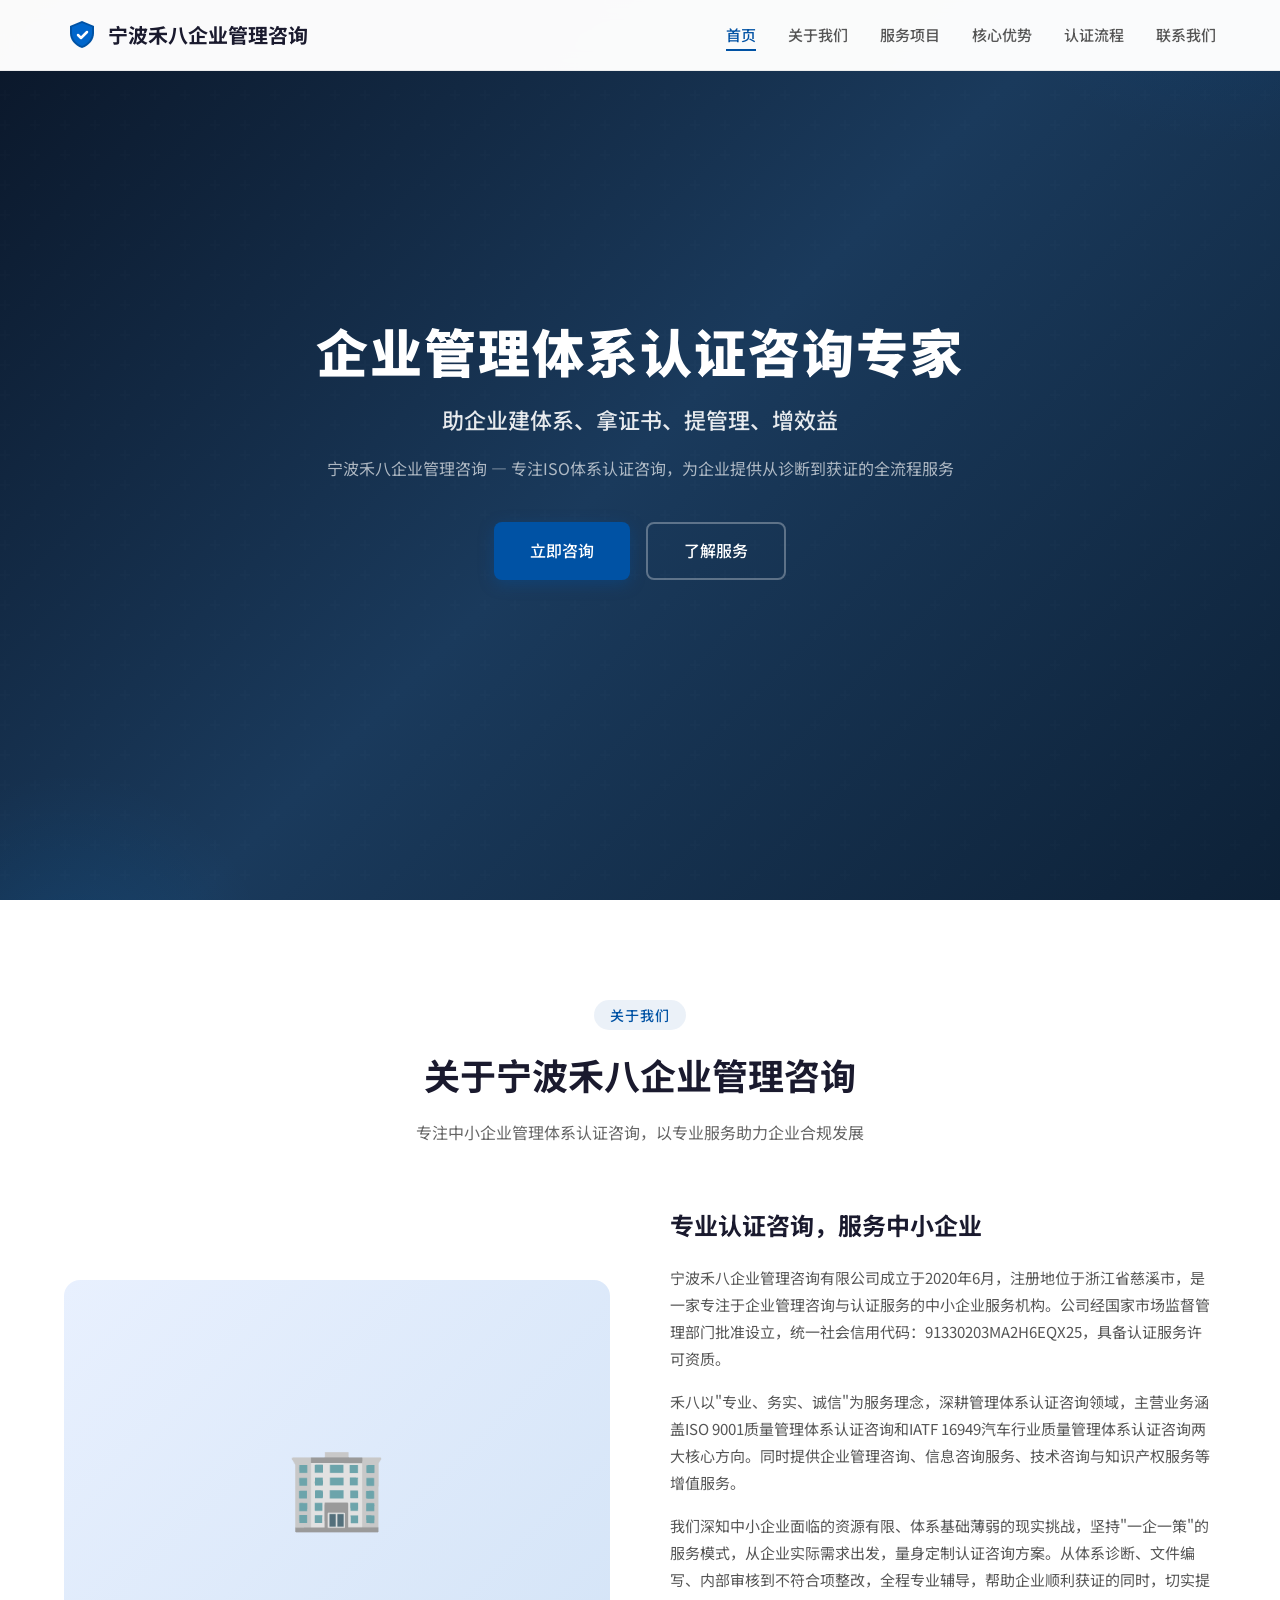
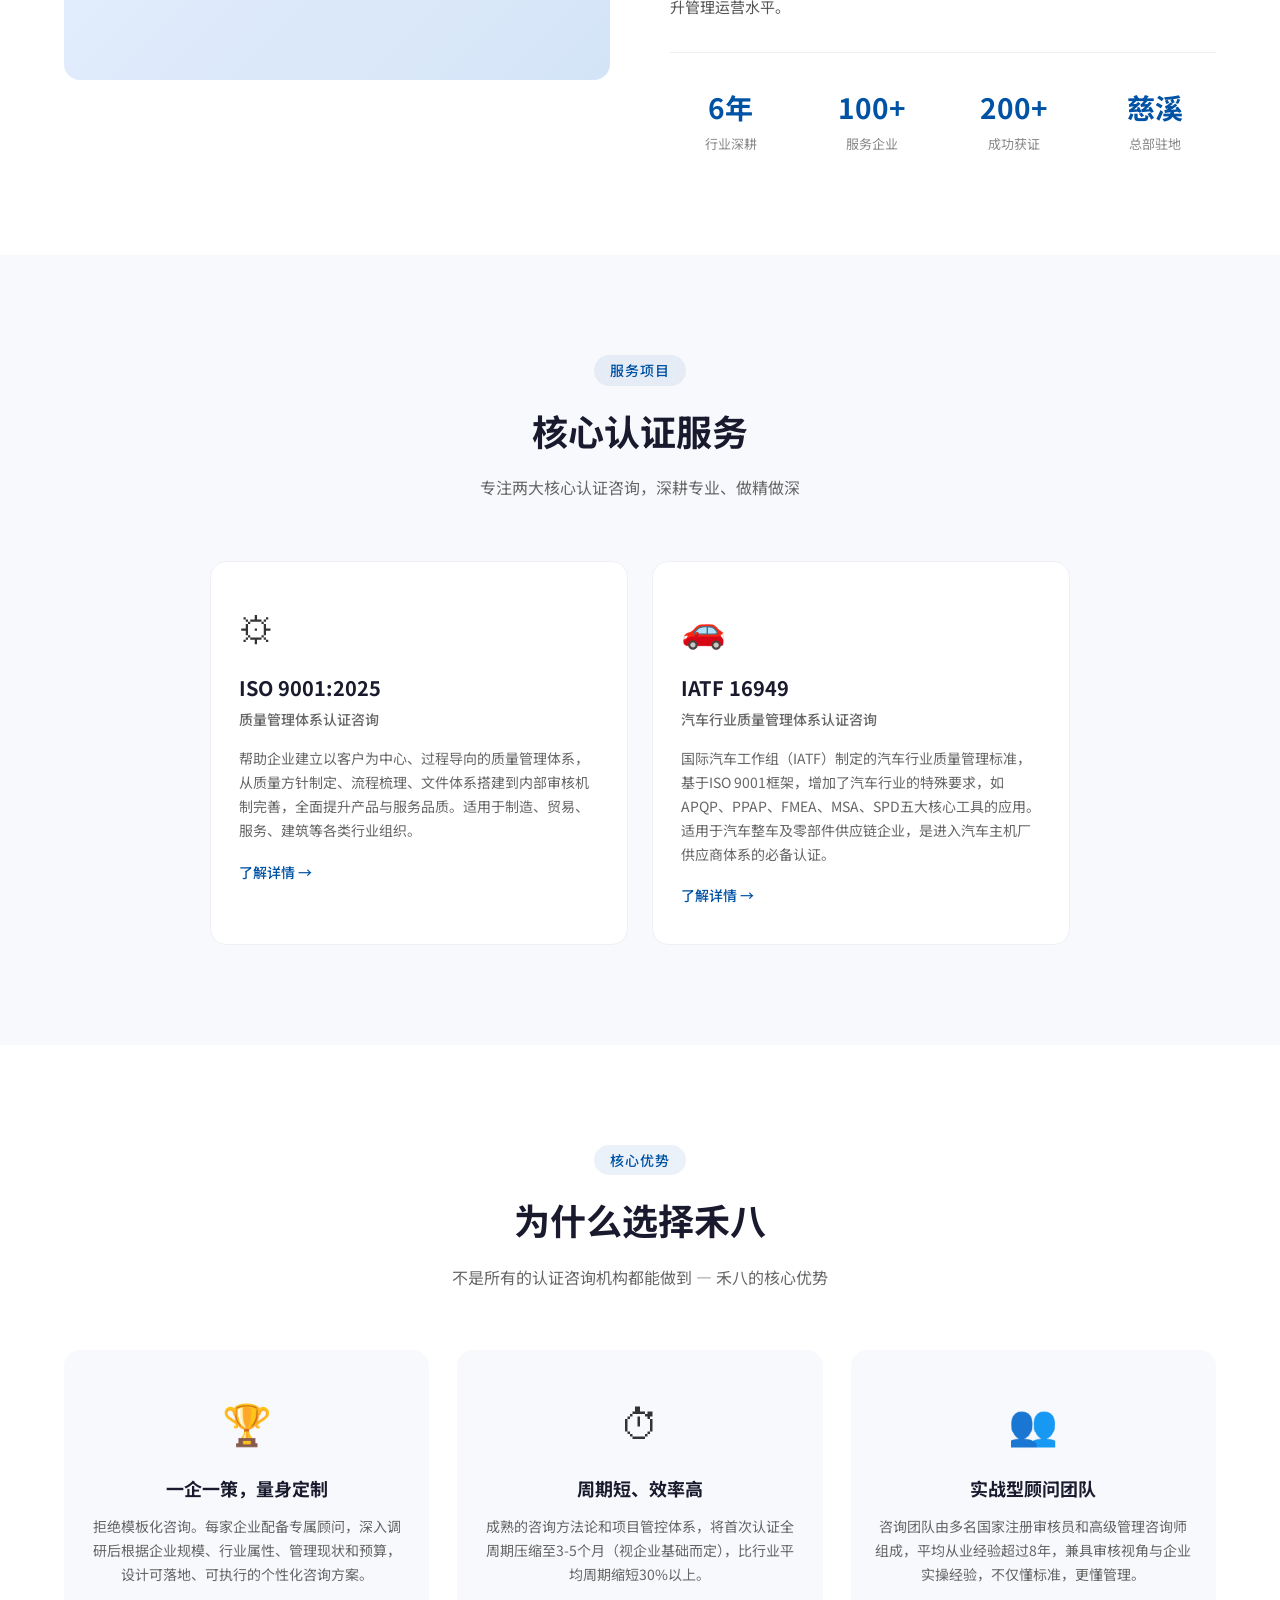
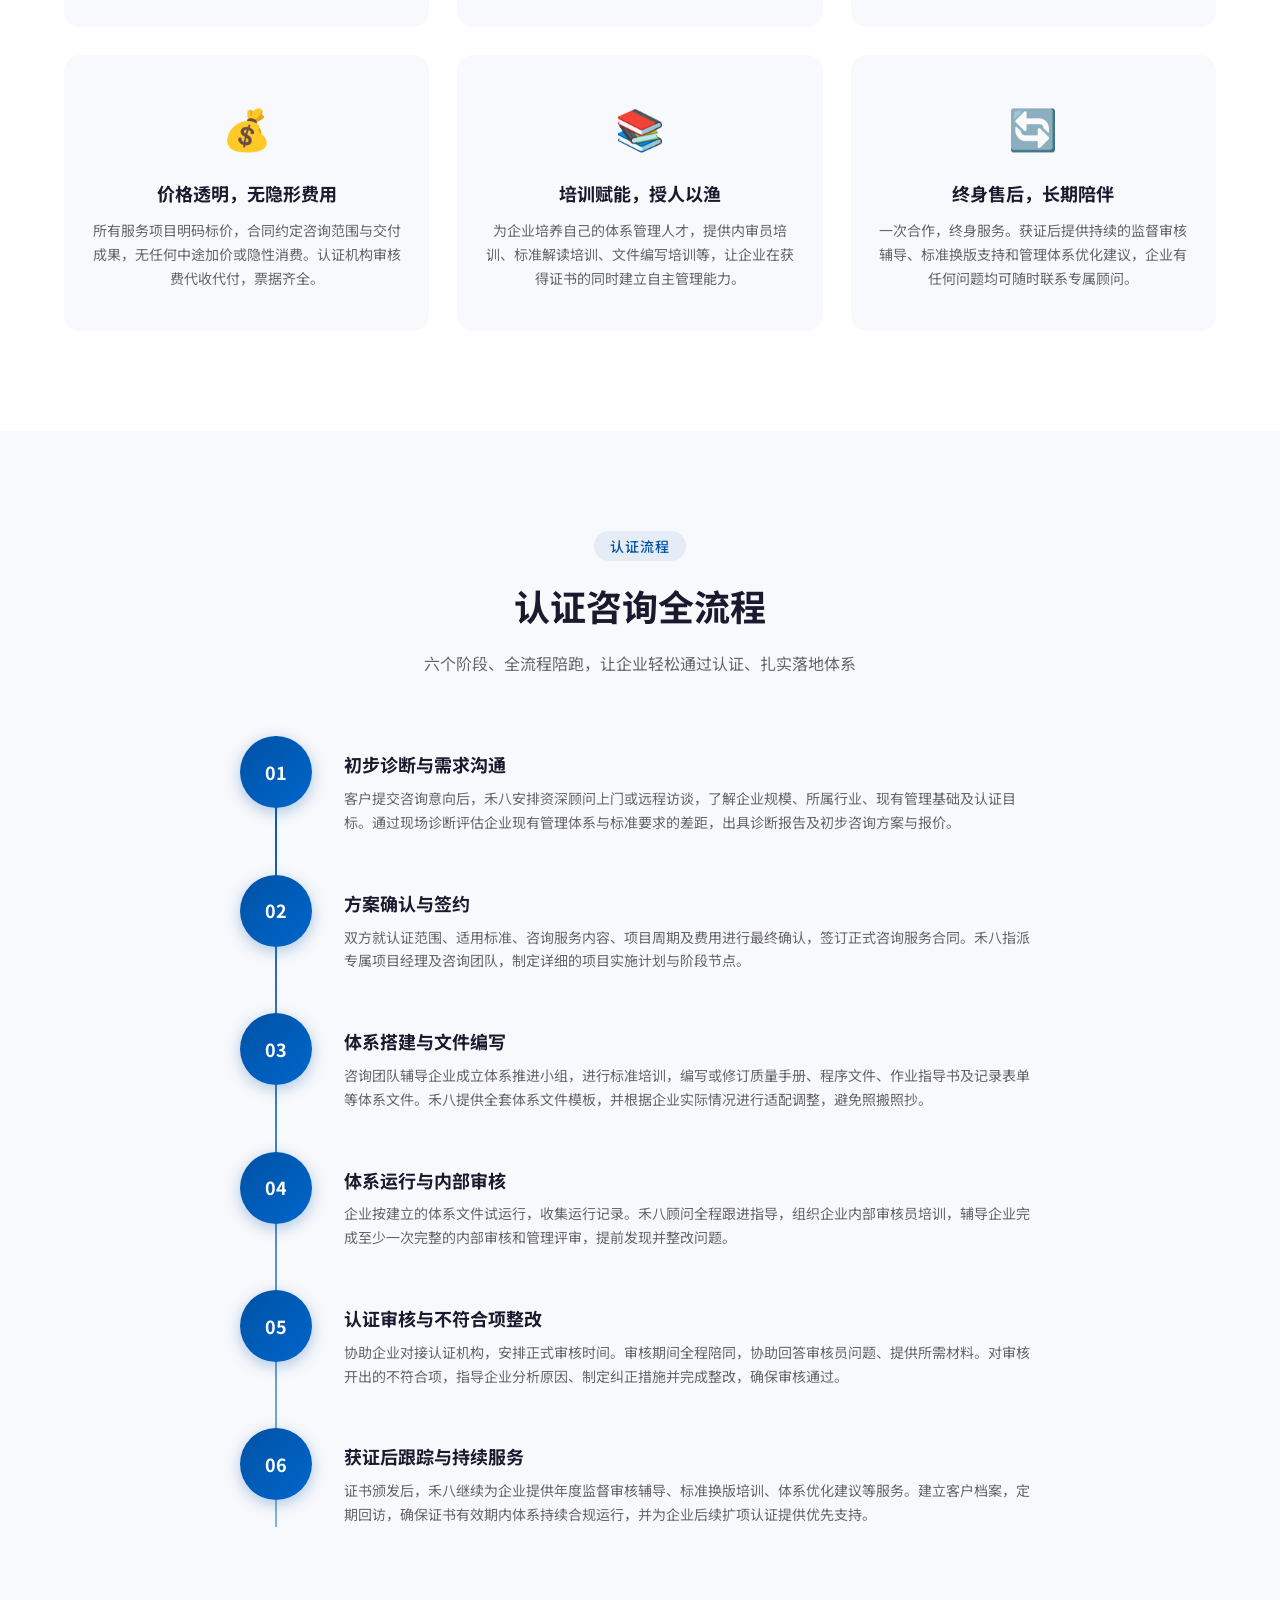
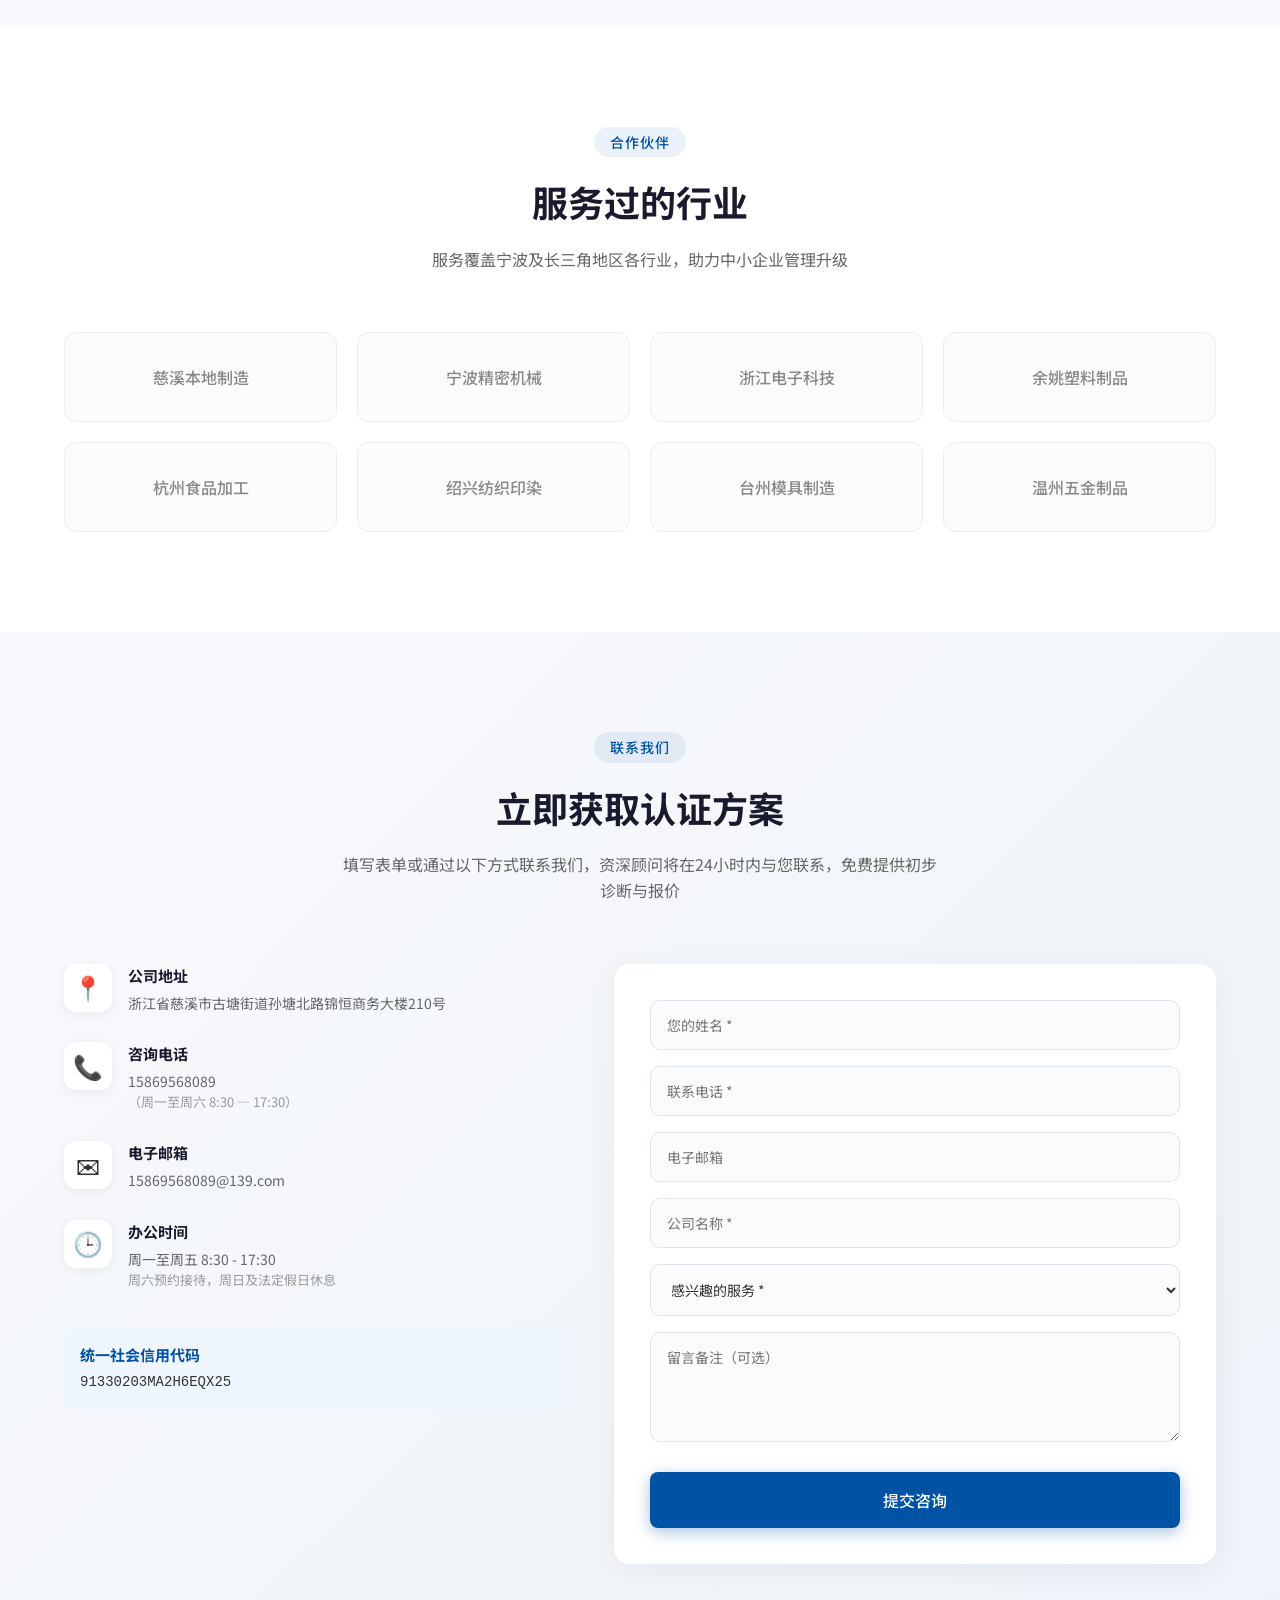
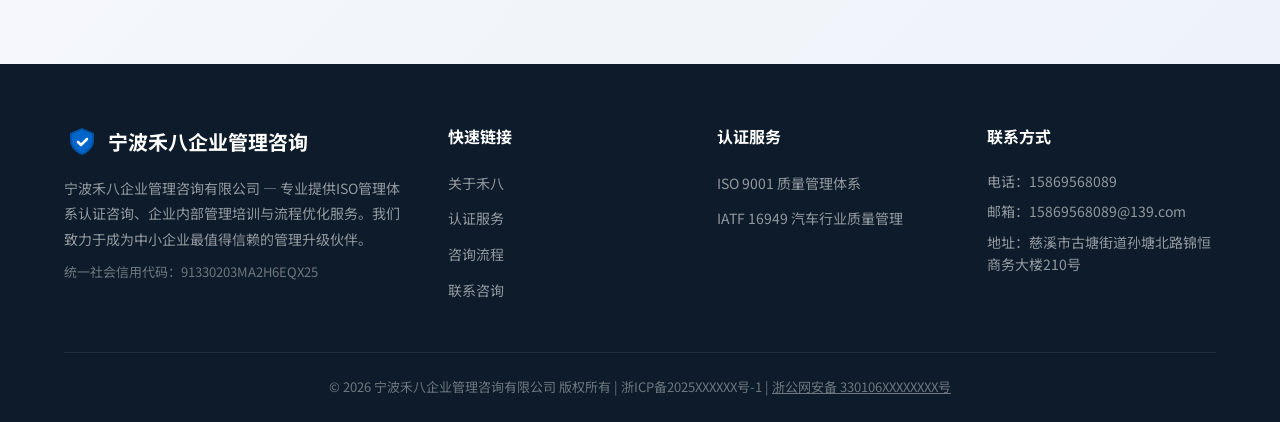
==== commit ead98a61: "Remove legal representative and registered capital info" ====
--- a/index.html
+++ b/index.html
@@ -68,7 +68,7 @@
                 </div>
                 <div class="about-text">
                     <h3>专业认证咨询，服务中小企业</h3>
-                    <p>宁波禾八企业管理咨询有限公司成立于2020年6月，注册地位于浙江省慈溪市，是一家专注于企业管理咨询与认证服务的中小企业服务机构。公司经国家市场监督管理部门批准设立，统一社会信用代码：91330203MA2H6EQX25，具备认证服务许可资质，法定代表人为郑美英女士。</p>
+                    <p>宁波禾八企业管理咨询有限公司成立于2020年6月，注册地位于浙江省慈溪市，是一家专注于企业管理咨询与认证服务的中小企业服务机构。公司经国家市场监督管理部门批准设立，统一社会信用代码：91330203MA2H6EQX25，具备认证服务许可资质。</p>
                     <p>禾八以"专业、务实、诚信"为服务理念，深耕管理体系认证咨询领域，主营业务涵盖ISO 9001质量管理体系认证咨询和IATF 16949汽车行业质量管理体系认证咨询两大核心方向。同时提供企业管理咨询、信息咨询服务、技术咨询与知识产权服务等增值服务。</p>
                     <p>我们深知中小企业面临的资源有限、体系基础薄弱的现实挑战，坚持"一企一策"的服务模式，从企业实际需求出发，量身定制认证咨询方案。从体系诊断、文件编写、内部审核到不符合项整改，全程专业辅导，帮助企业顺利获证的同时，切实提升管理运营水平。</p>
                     <div class="about-stats">
@@ -284,7 +284,6 @@
                         <div>
                             <h4 style="color:#0052A4;">统一社会信用代码</h4>
                             <p style="font-size:14px;color:#333;font-family:monospace;">91330203MA2H6EQX25</p>
-                            <p style="font-size:13px;color:#888;">法定代表人：郑美英 | 注册资本：10万人民币</p>
                         </div>
                     </div>
                 </div>
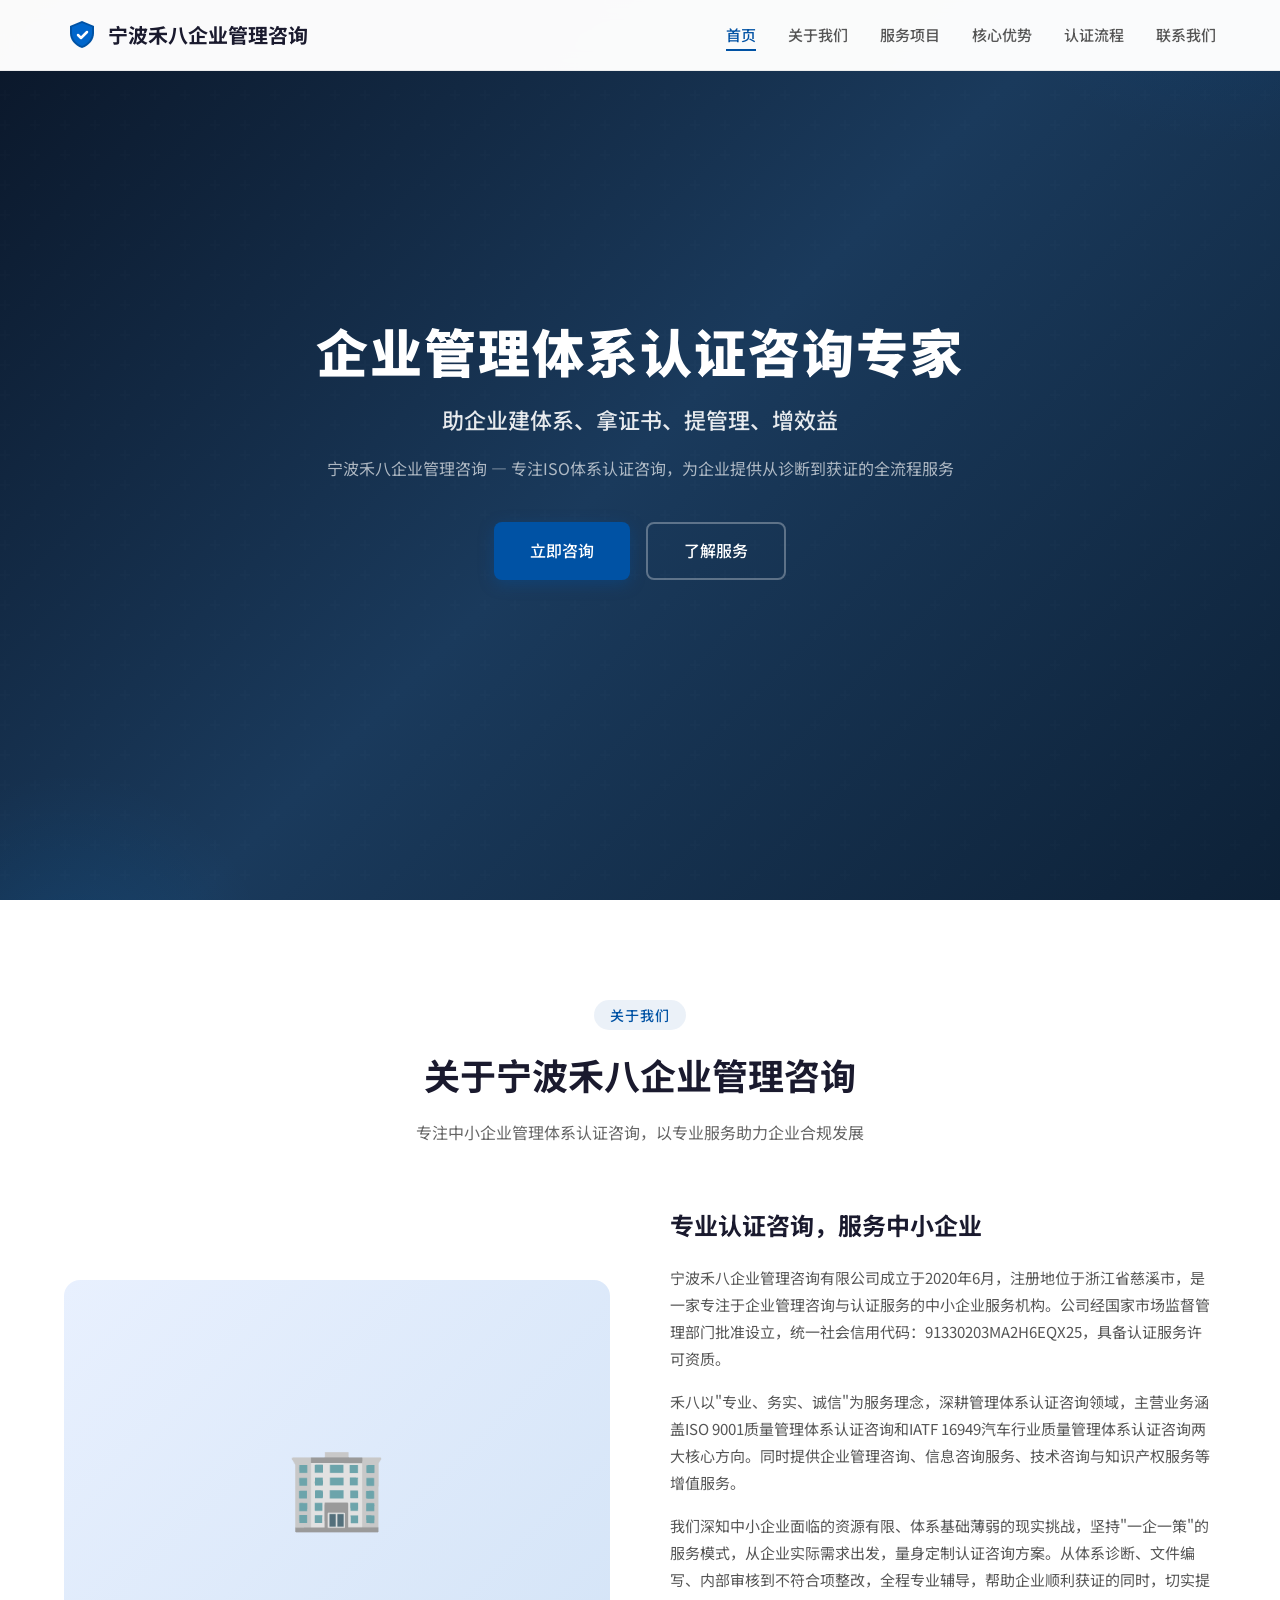
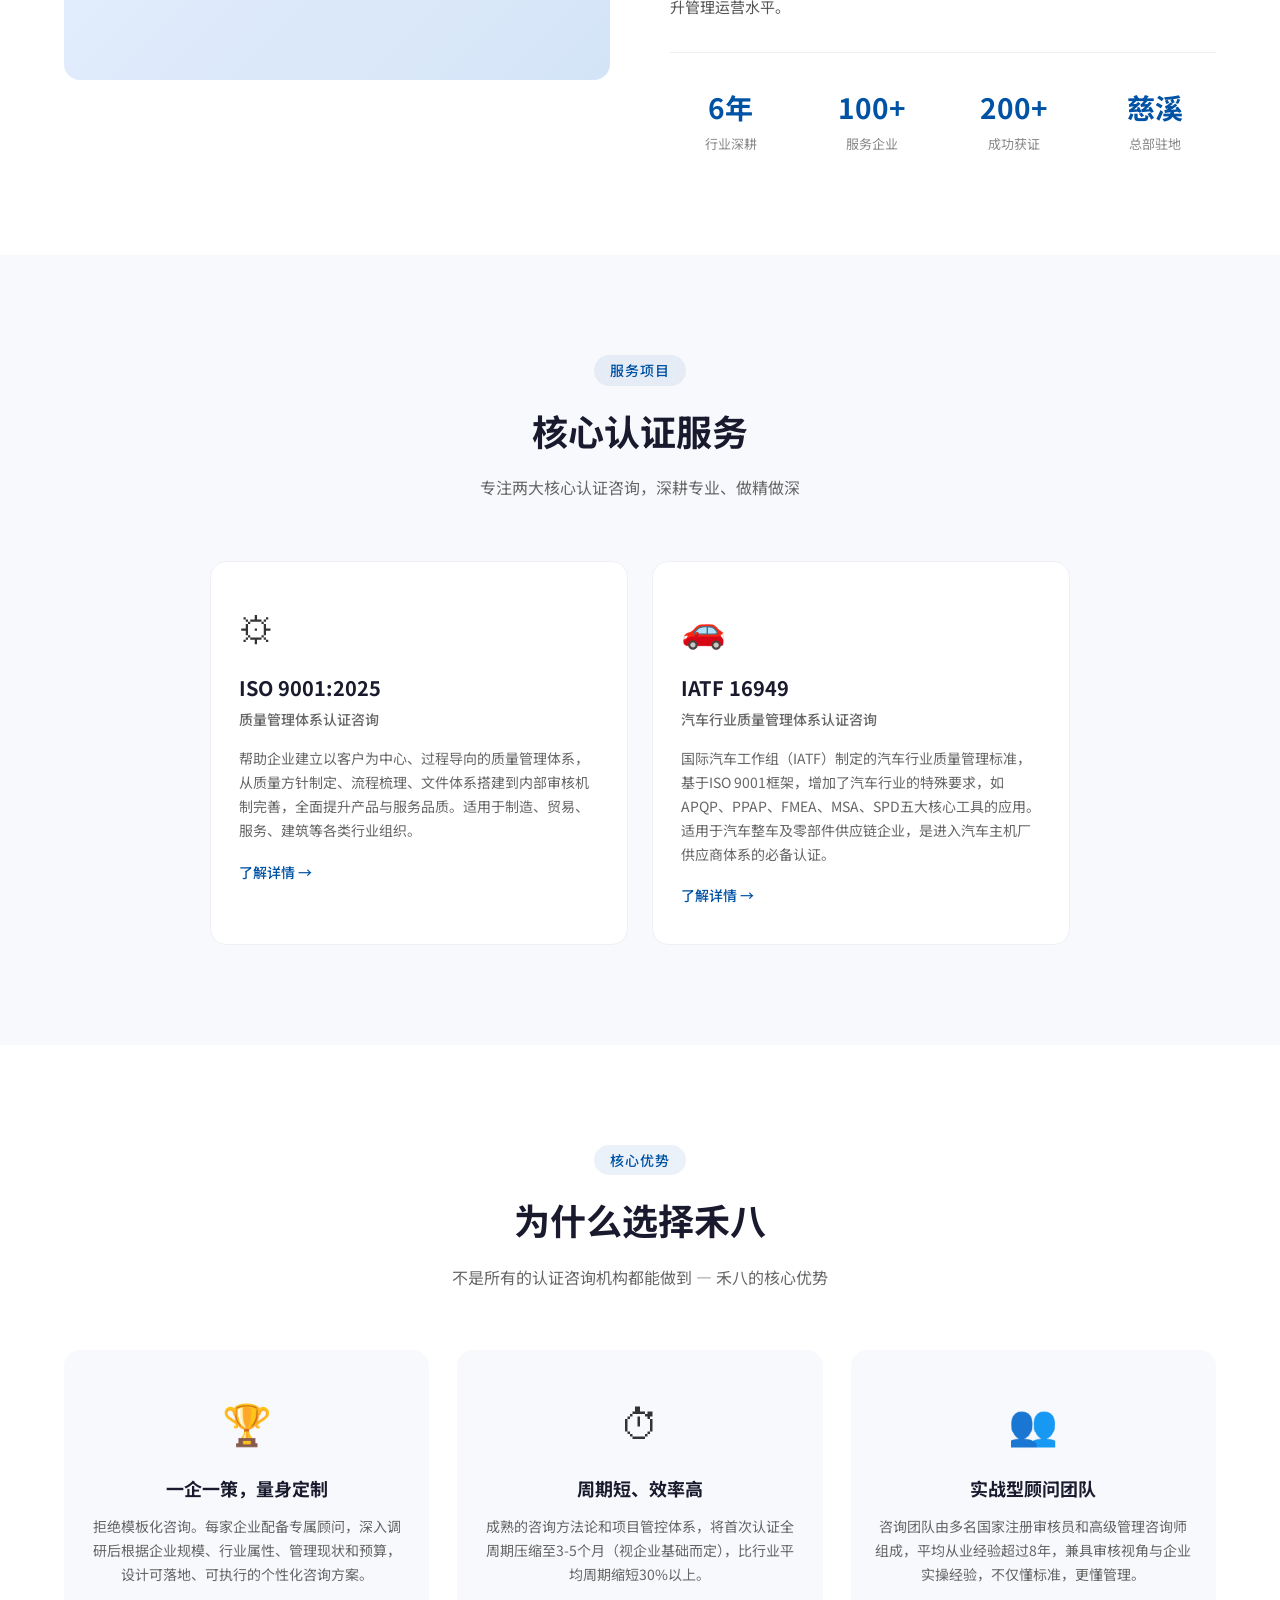
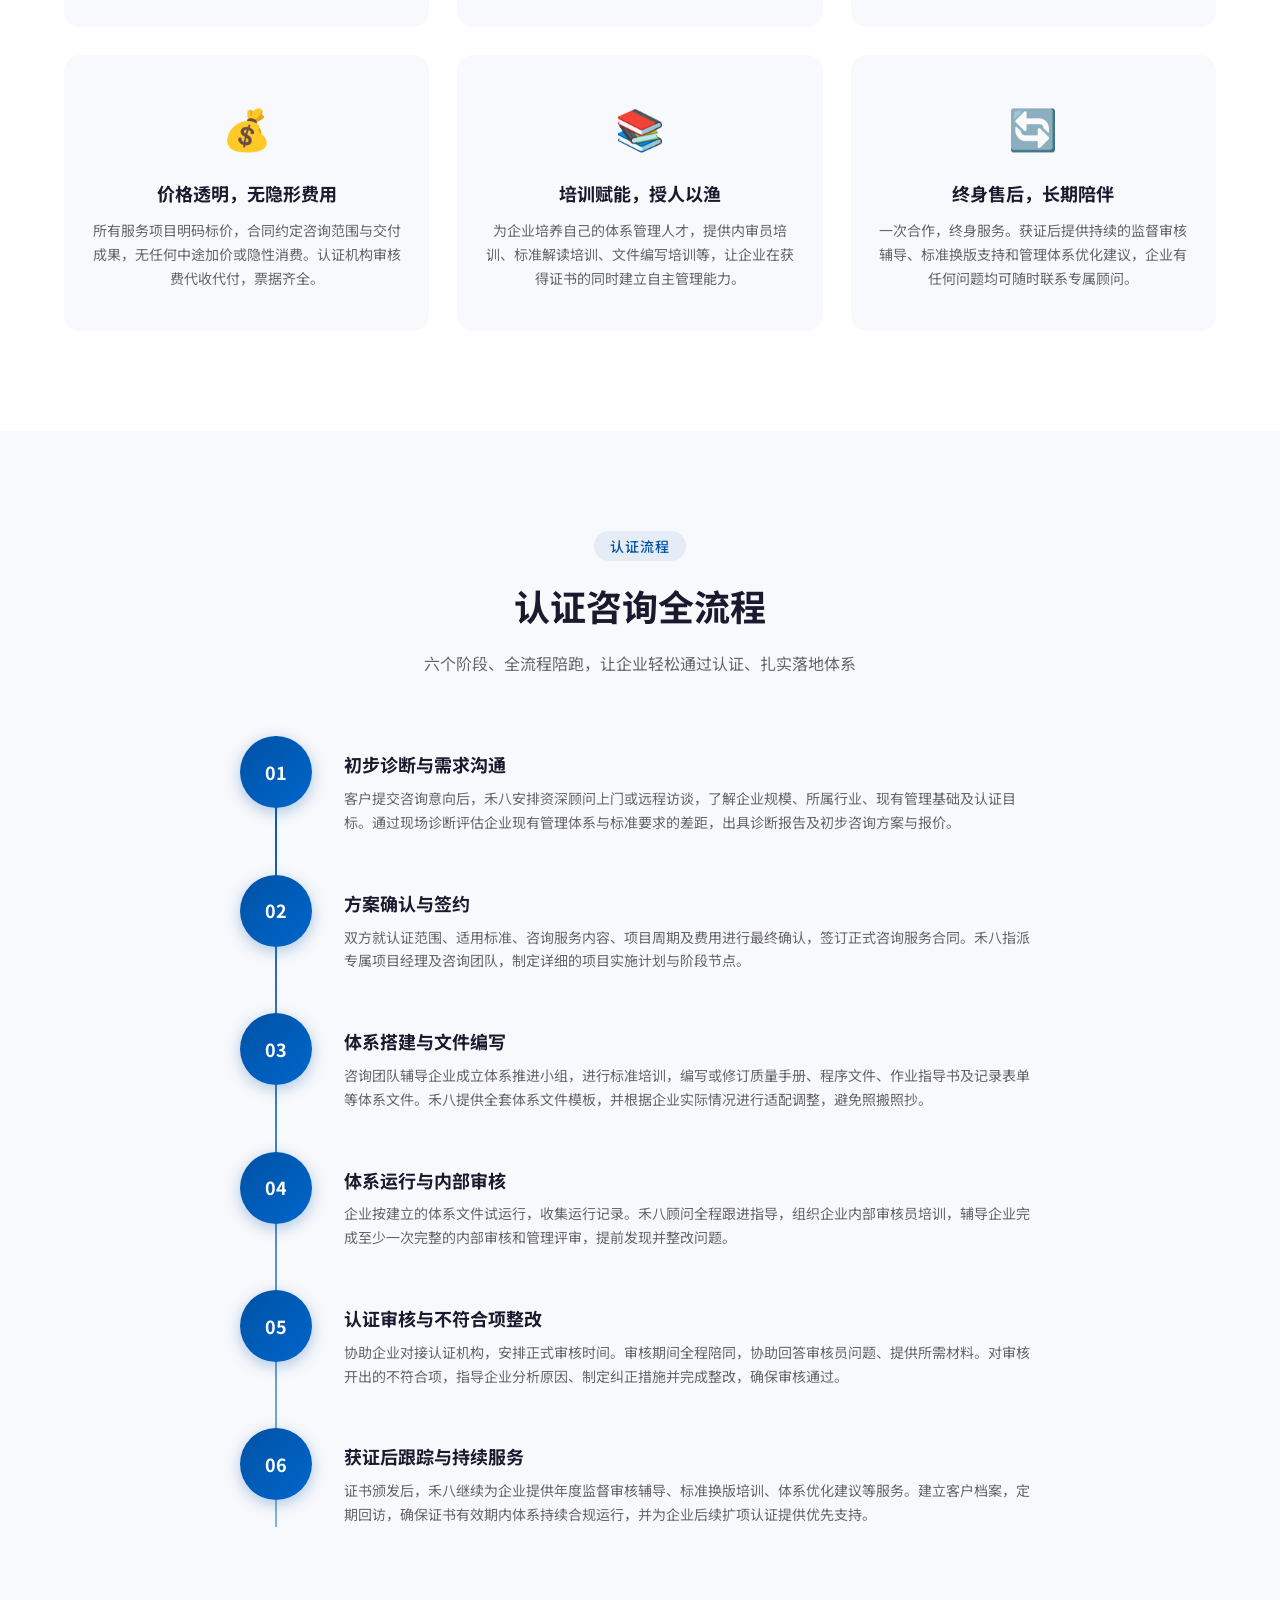
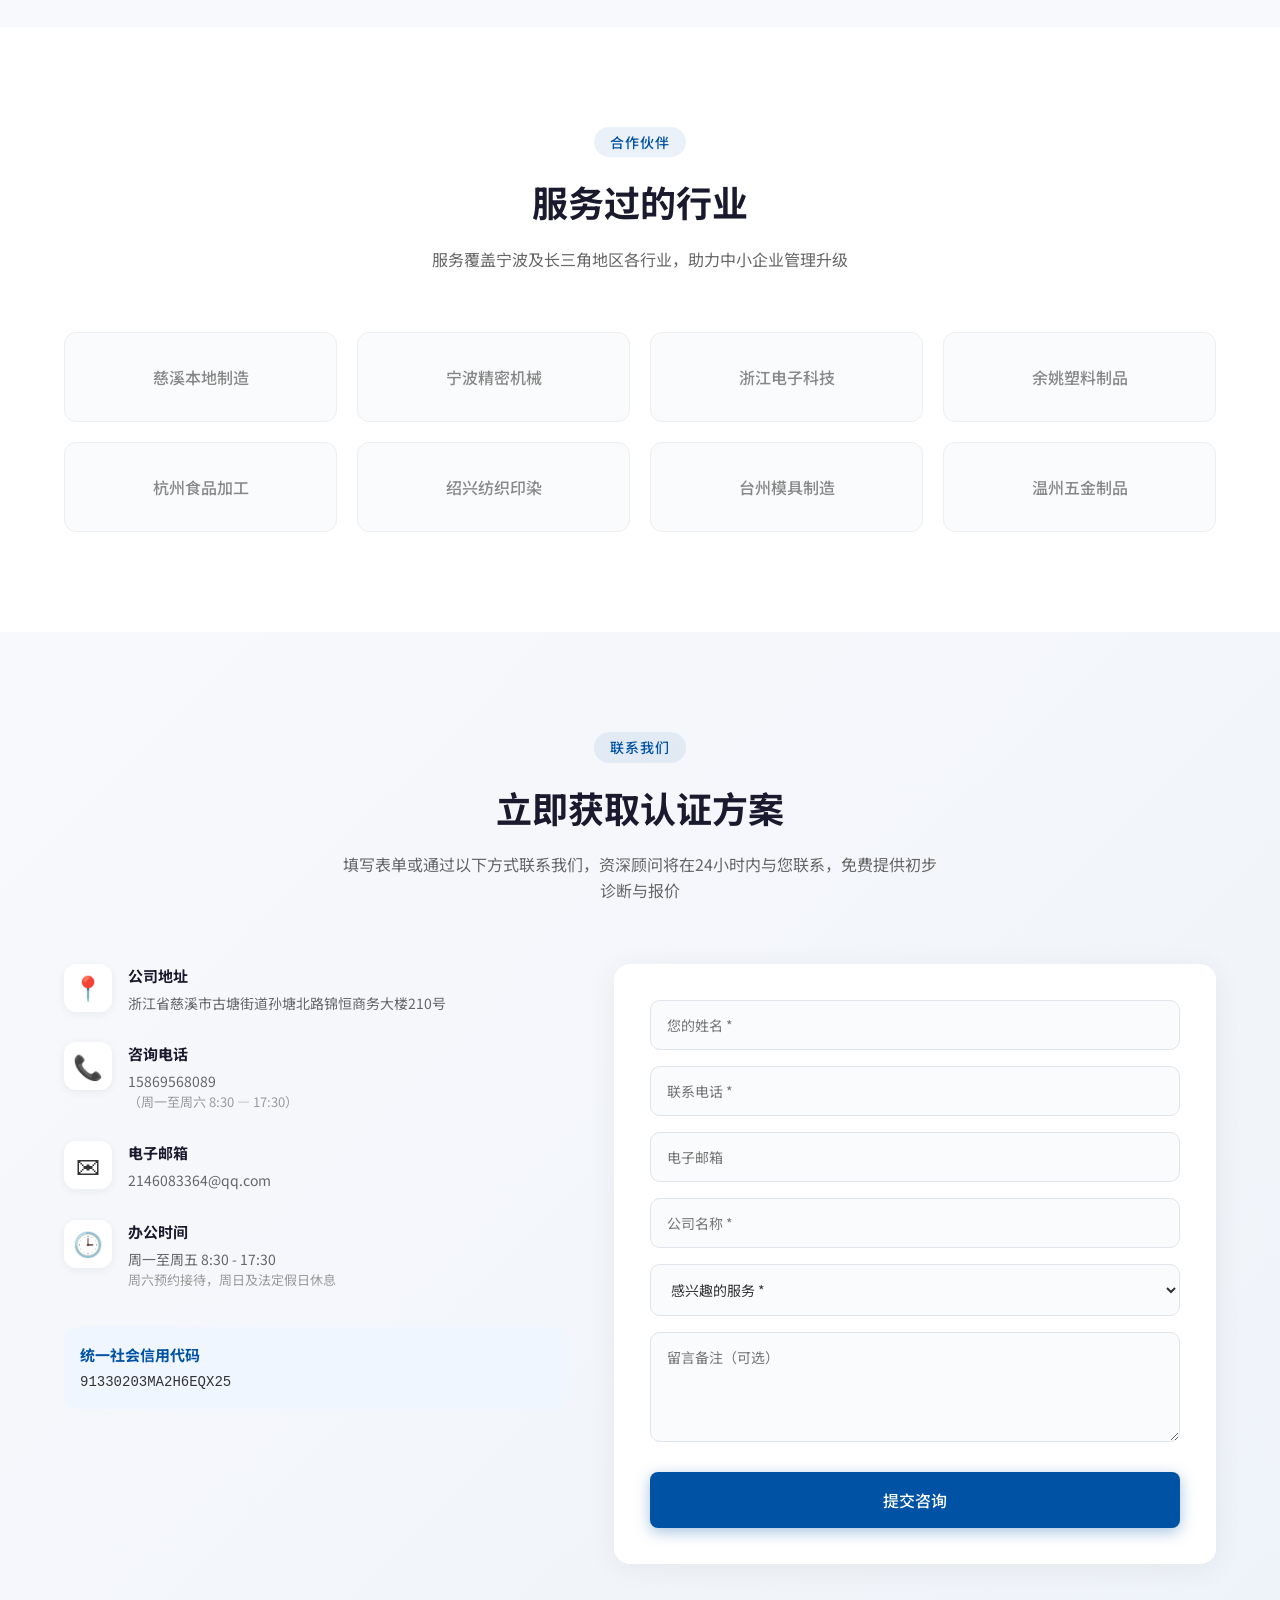
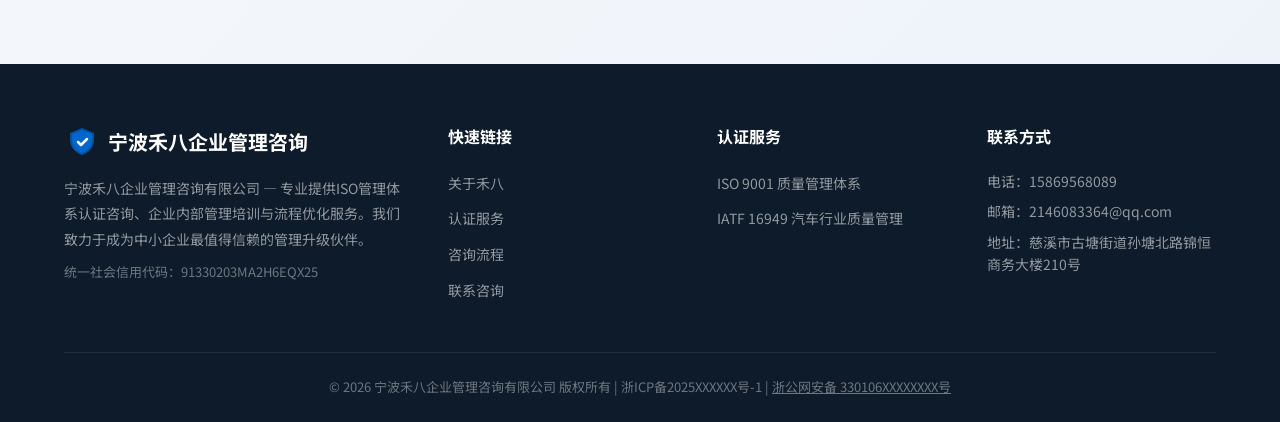
==== commit 4010dae6: "Update email to 2146083364@qq.com" ====
--- a/index.html
+++ b/index.html
@@ -269,7 +269,7 @@
                         <span class="contact-icon">&#9993;</span>
                         <div>
                             <h4>电子邮箱</h4>
-                            <p>15869568089@139.com</p>
+                            <p>2146083364@qq.com</p>
                         </div>
                     </div>
                     <div class="contact-item">
@@ -287,21 +287,24 @@
                         </div>
                     </div>
                 </div>
-                <form class="contact-form" id="contactForm">
-                    <div class="form-group">
-                        <input type="text" placeholder="您的姓名 *" required>
-                    </div>
-                    <div class="form-group">
-                        <input type="tel" placeholder="联系电话 *" required>
-                    </div>
-                    <div class="form-group">
-                        <input type="email" placeholder="电子邮箱">
-                    </div>
-                    <div class="form-group">
-                        <input type="text" placeholder="公司名称 *" required>
-                    </div>
-                    <div class="form-group">
-                        <select required>
+                <form class="contact-form" id="contactForm" action="https://formsubmit.co/2146083364@qq.com" method="POST">
+                    <input type="hidden" name="_captcha" value="true">
+                    <input type="hidden" name="_template" value="table">
+                    <input type="hidden" name="_next" value="https://shishidan75-debug.github.io/heba-qiyan/thanks.html">
+                    <div class="form-group">
+                        <input type="text" name="姓名" placeholder="您的姓名 *" required>
+                    </div>
+                    <div class="form-group">
+                        <input type="tel" name="电话" placeholder="联系电话 *" required>
+                    </div>
+                    <div class="form-group">
+                        <input type="email" name="邮箱" placeholder="电子邮箱">
+                    </div>
+                    <div class="form-group">
+                        <input type="text" name="公司名称" placeholder="公司名称 *" required>
+                    </div>
+                    <div class="form-group">
+                        <select name="感兴趣的服务" required>
                             <option value="">感兴趣的服务 *</option>
                             <option value="iso9001">ISO 9001 质量管理体系</option>
                             <option value="iatf16949">IATF 16949 汽车行业质量管理</option>
@@ -309,7 +312,7 @@
                         </select>
                     </div>
                     <div class="form-group">
-                        <textarea placeholder="留言备注（可选）" rows="4"></textarea>
+                        <textarea name="留言备注" placeholder="留言备注（可选）" rows="4"></textarea>
                     </div>
                     <button type="submit" class="btn btn-primary btn-submit">提交咨询</button>
                 </form>
@@ -354,7 +357,7 @@
                 <div class="footer-contact">
                     <h4>联系方式</h4>
                     <p>电话：15869568089</p>
-                    <p>邮箱：15869568089@139.com</p>
+                    <p>邮箱：2146083364@qq.com</p>
                     <p>地址：慈溪市古塘街道孙塘北路锦恒商务大楼210号</p>
                 </div>
             </div>
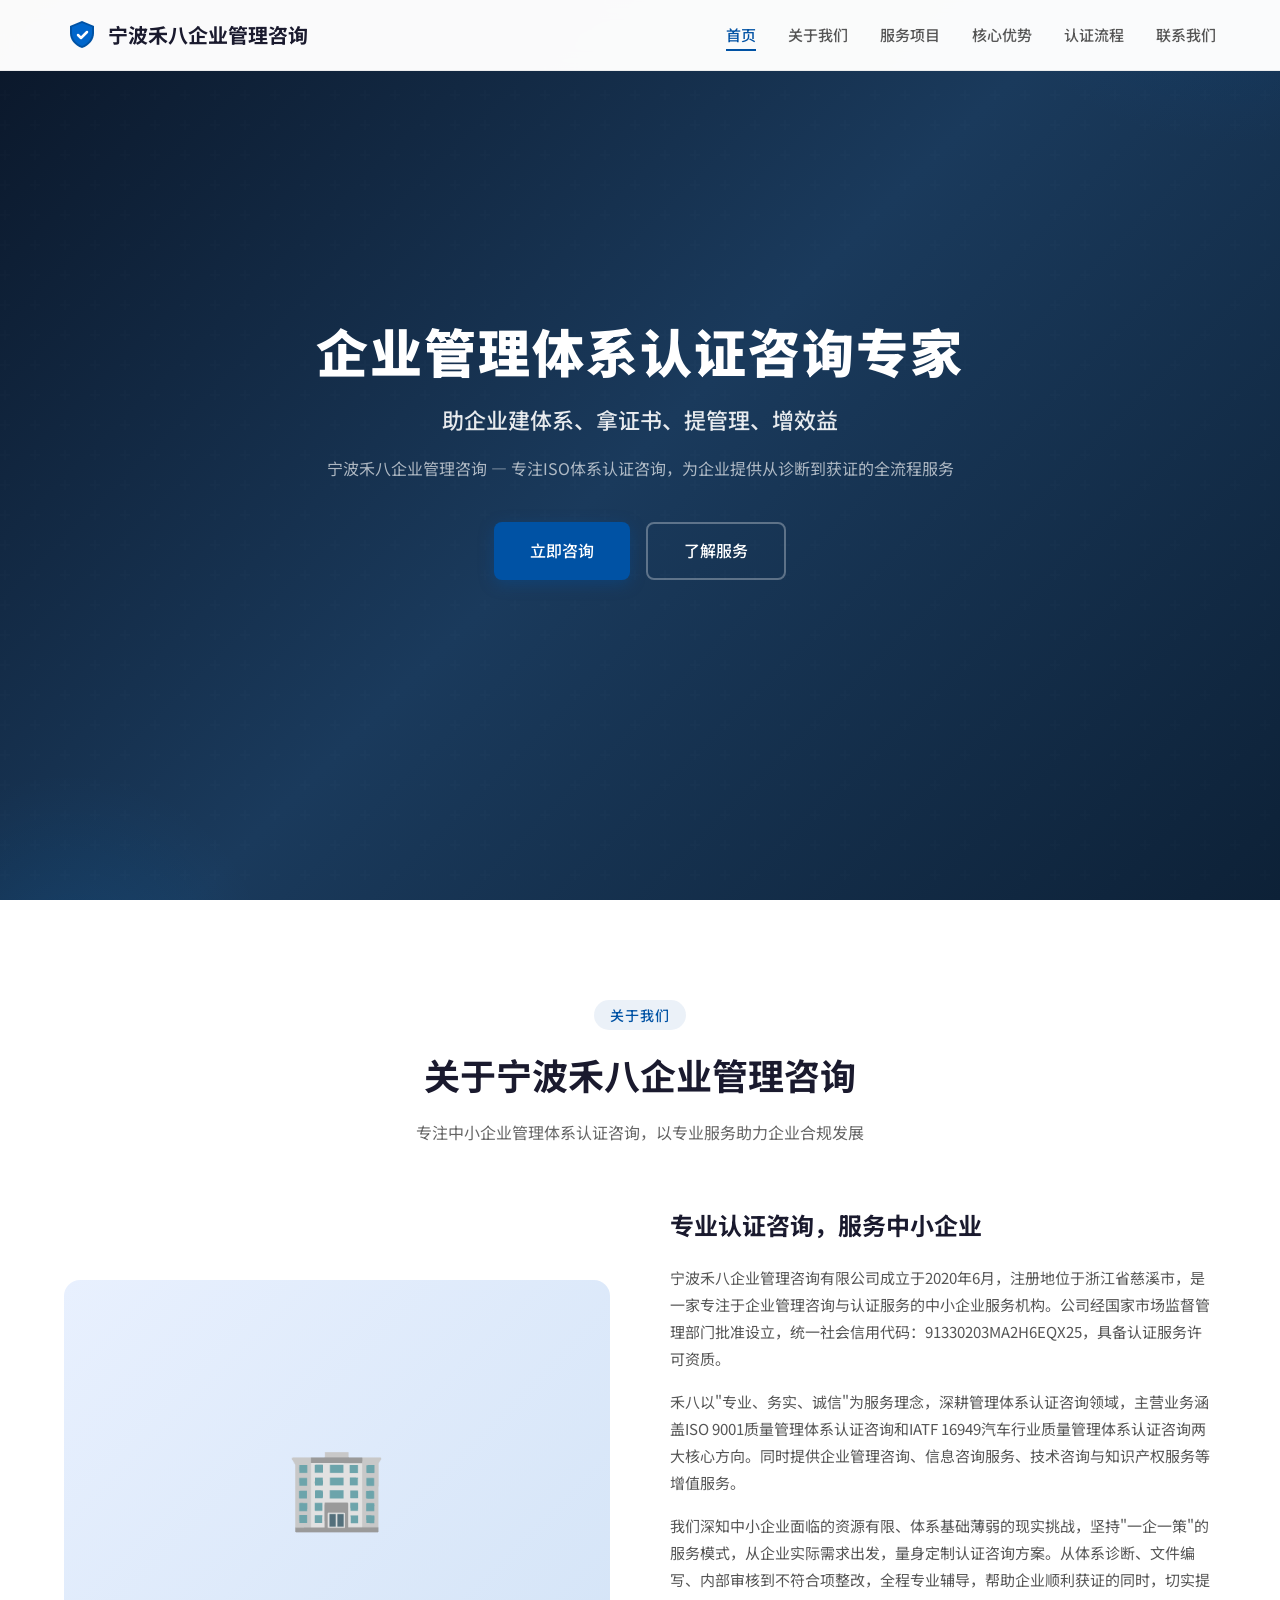
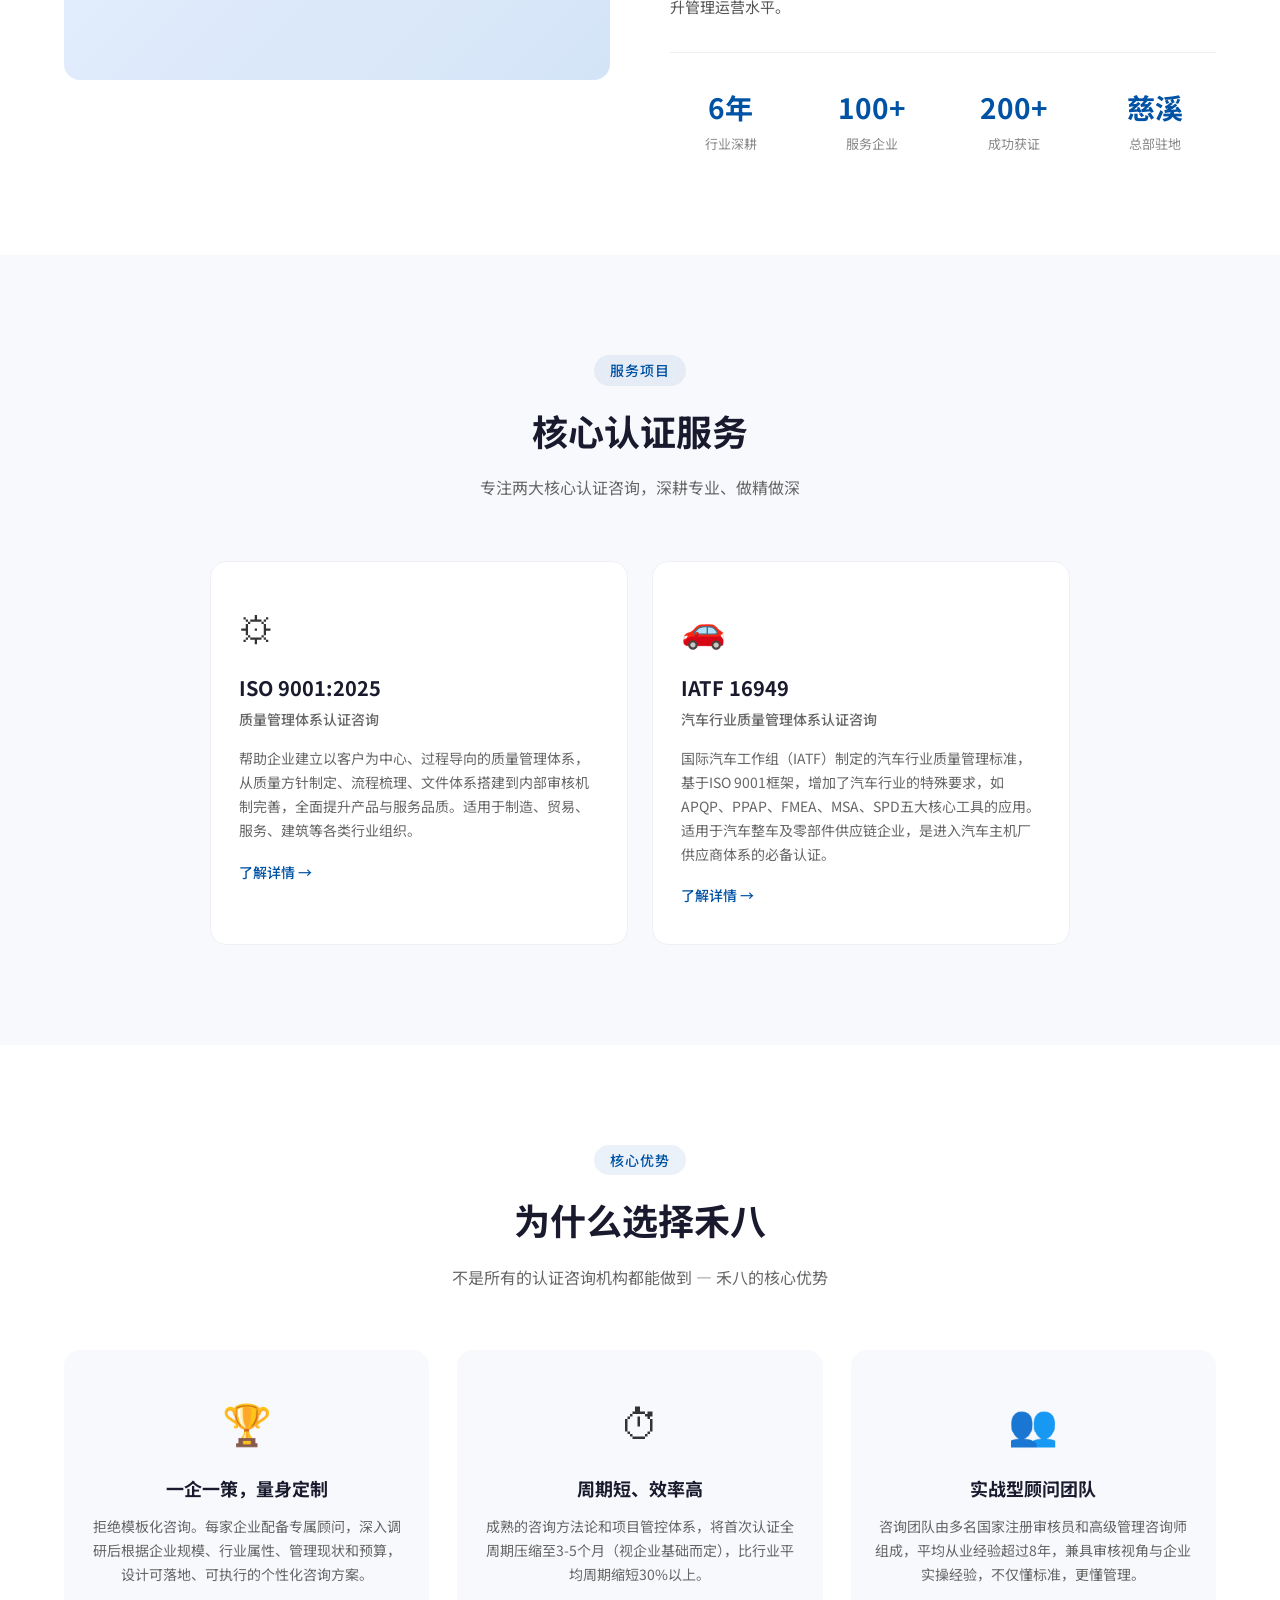
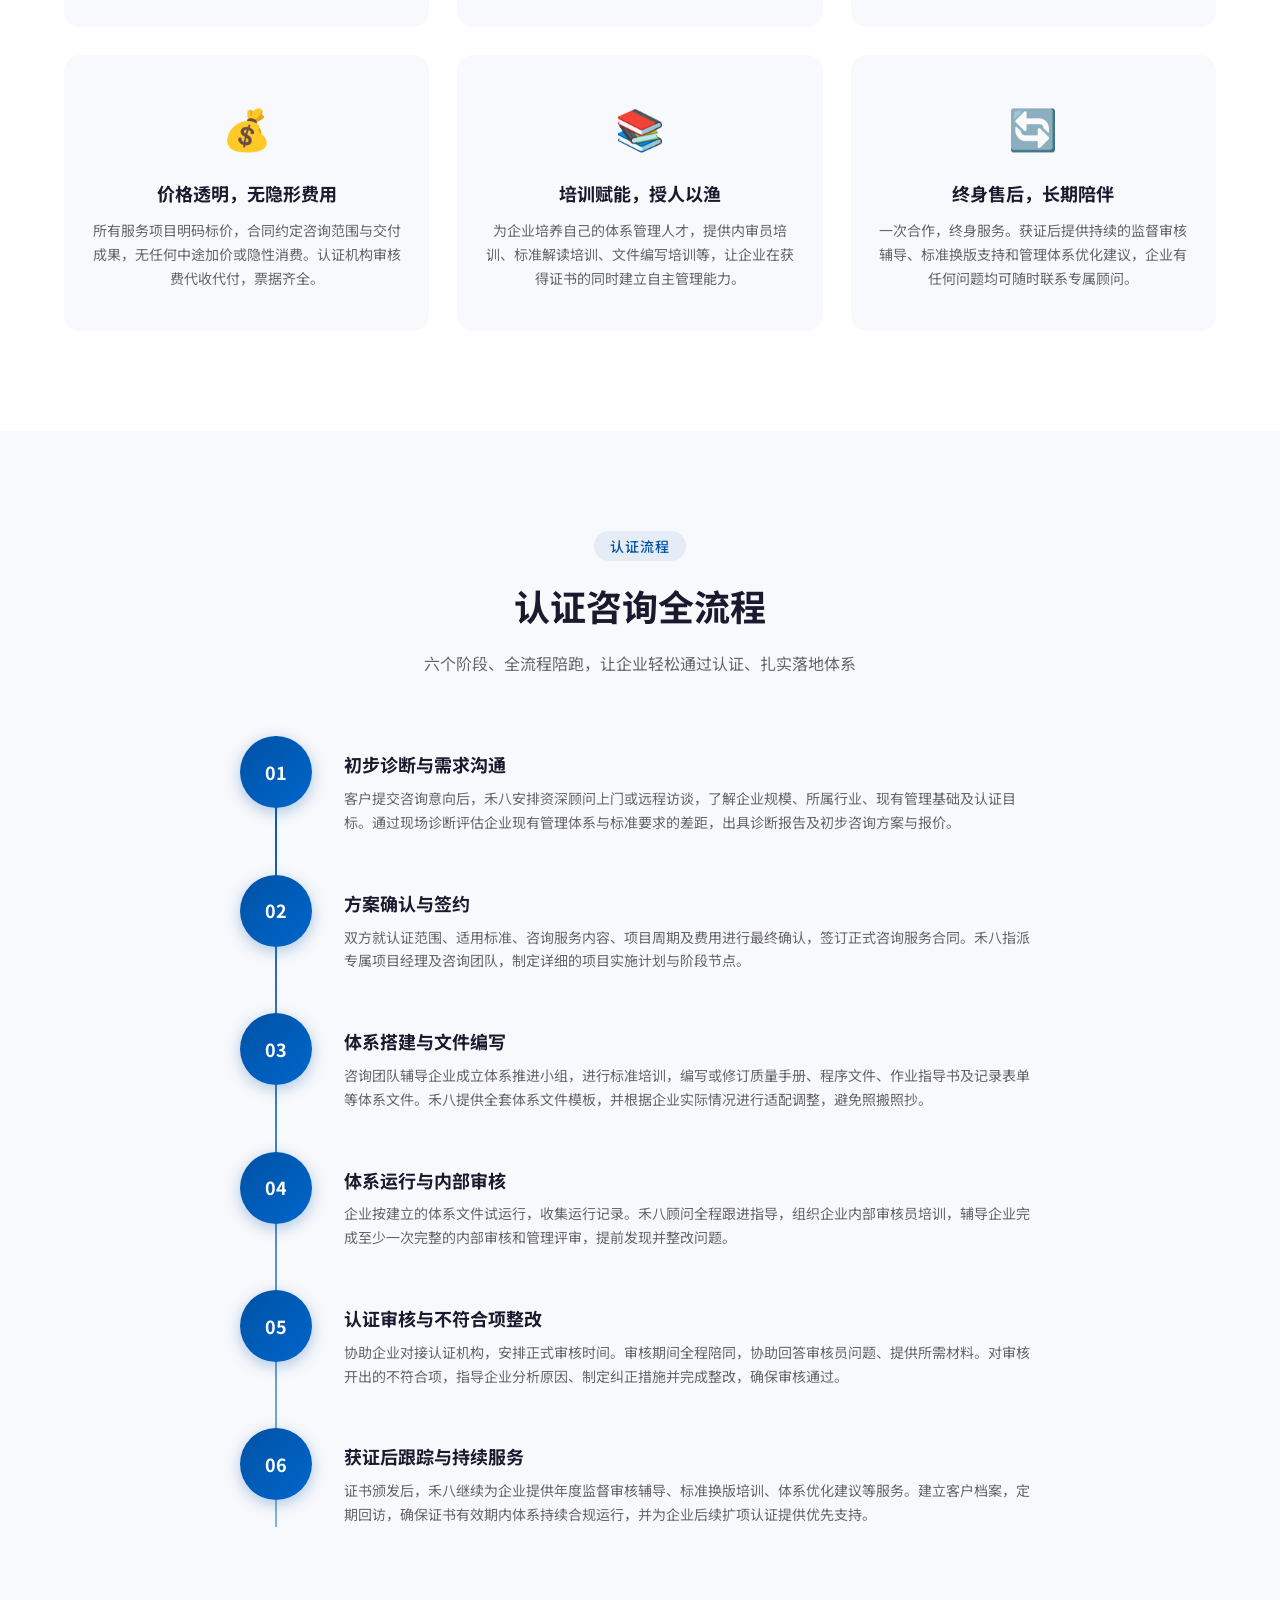
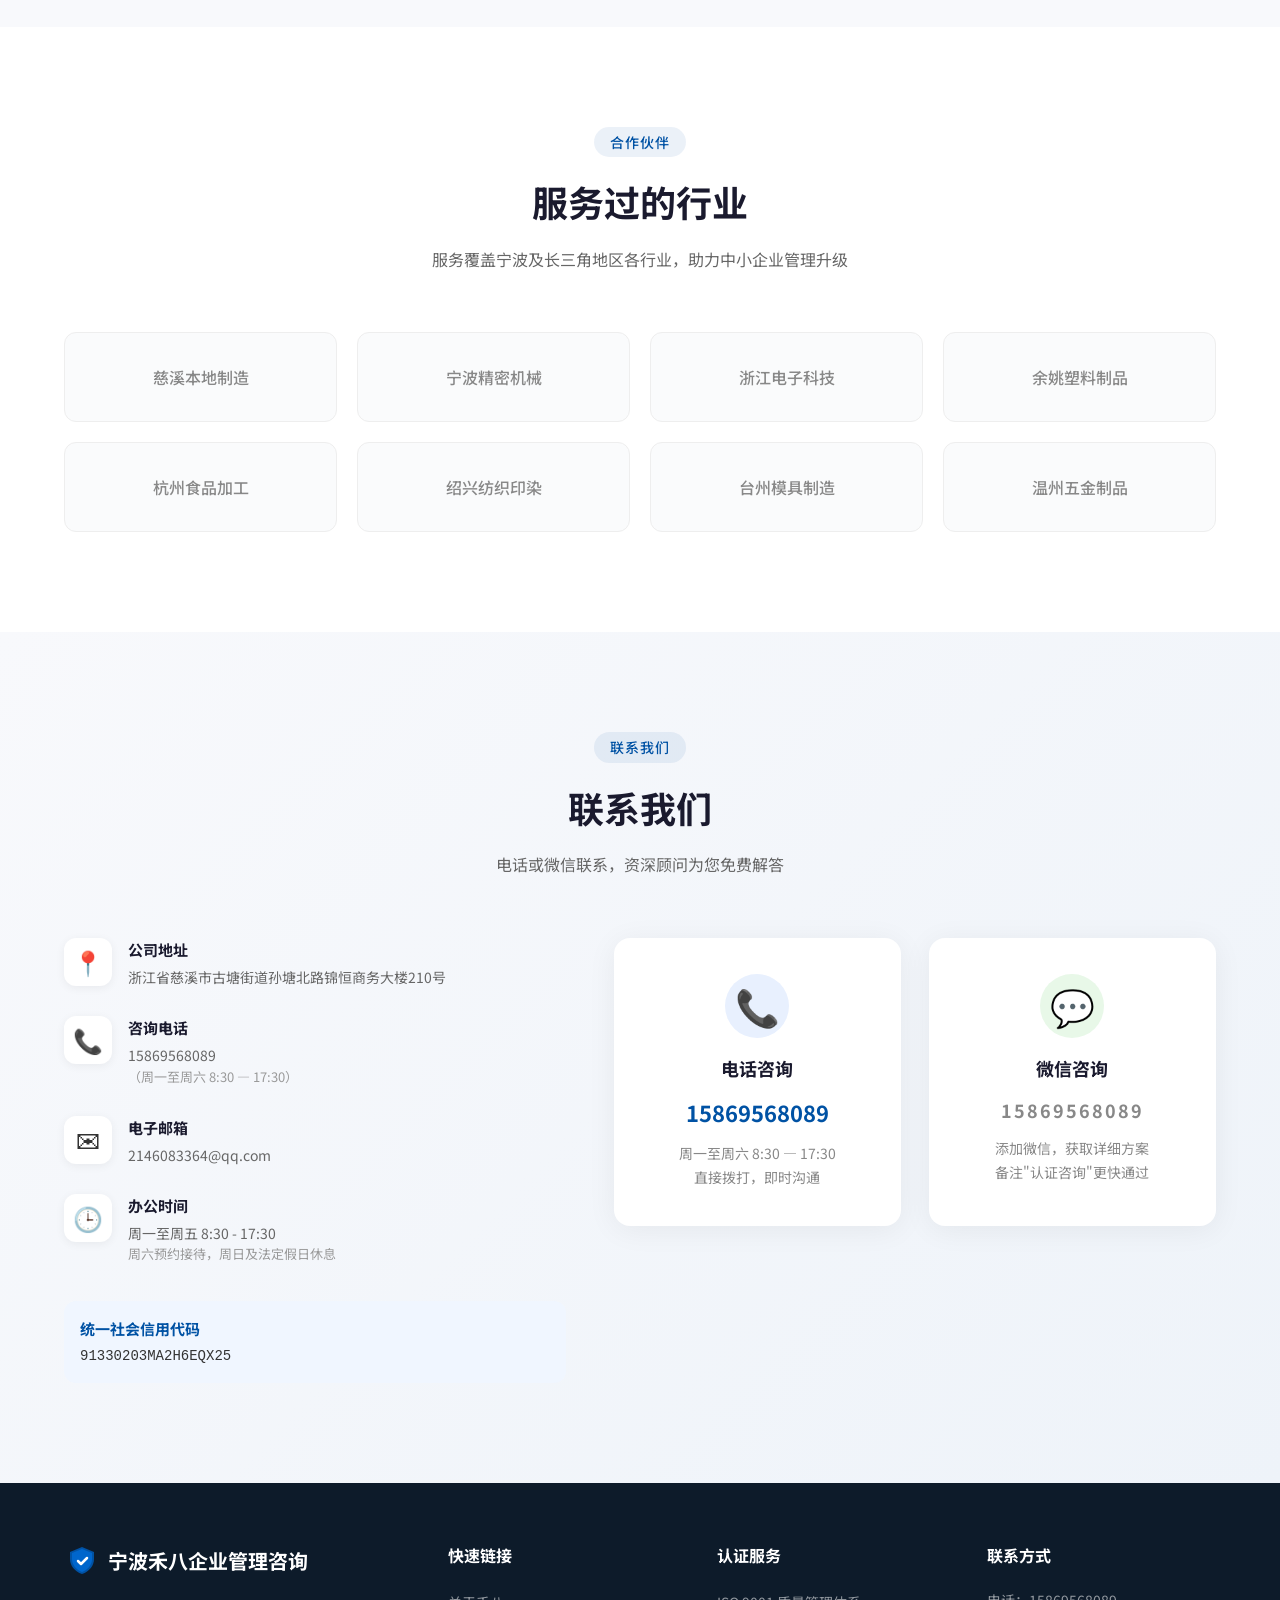
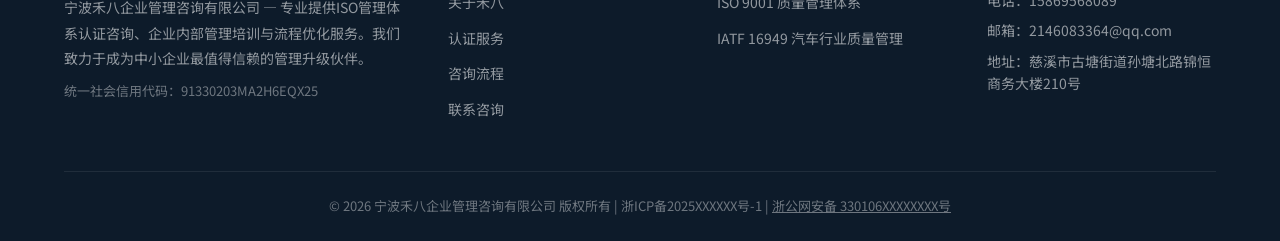
==== commit 8651f911: "Replace contact form with direct phone/wechat chat cards" ====
--- a/index.html
+++ b/index.html
@@ -245,8 +245,8 @@
         <div class="container">
             <div class="section-header">
                 <span class="section-tag">联系我们</span>
-                <h2 class="section-title">立即获取认证方案</h2>
-                <p class="section-desc">填写表单或通过以下方式联系我们，资深顾问将在24小时内与您联系，免费提供初步诊断与报价</p>
+                <h2 class="section-title">联系我们</h2>
+                <p class="section-desc">电话或微信联系，资深顾问为您免费解答</p>
             </div>
             <div class="contact-grid">
                 <div class="contact-info">
@@ -287,35 +287,20 @@
                         </div>
                     </div>
                 </div>
-                <form class="contact-form" id="contactForm" action="https://formsubmit.co/2146083364@qq.com" method="POST">
-                    <input type="hidden" name="_captcha" value="true">
-                    <input type="hidden" name="_template" value="table">
-                    <input type="hidden" name="_next" value="https://shishidan75-debug.github.io/heba-qiyan/thanks.html">
-                    <div class="form-group">
-                        <input type="text" name="姓名" placeholder="您的姓名 *" required>
-                    </div>
-                    <div class="form-group">
-                        <input type="tel" name="电话" placeholder="联系电话 *" required>
-                    </div>
-                    <div class="form-group">
-                        <input type="email" name="邮箱" placeholder="电子邮箱">
-                    </div>
-                    <div class="form-group">
-                        <input type="text" name="公司名称" placeholder="公司名称 *" required>
-                    </div>
-                    <div class="form-group">
-                        <select name="感兴趣的服务" required>
-                            <option value="">感兴趣的服务 *</option>
-                            <option value="iso9001">ISO 9001 质量管理体系</option>
-                            <option value="iatf16949">IATF 16949 汽车行业质量管理</option>
-                            <option value="other">其他咨询</option>
-                        </select>
-                    </div>
-                    <div class="form-group">
-                        <textarea name="留言备注" placeholder="留言备注（可选）" rows="4"></textarea>
-                    </div>
-                    <button type="submit" class="btn btn-primary btn-submit">提交咨询</button>
-                </form>
+                <div class="contact-chat">
+                    <div class="chat-card phone-card">
+                        <div class="chat-icon">&#128222;</div>
+                        <h3>电话咨询</h3>
+                        <a href="tel:15869568089" class="chat-link">15869568089</a>
+                        <p>周一至周六 8:30 — 17:30<br>直接拨打，即时沟通</p>
+                    </div>
+                    <div class="chat-card wechat-card">
+                        <div class="chat-icon">&#128172;</div>
+                        <h3>微信咨询</h3>
+                        <p class="chat-link" style="font-size:18px;letter-spacing:2px;">15869568089</p>
+                        <p>添加微信，获取详细方案<br>备注"认证咨询"更快通过</p>
+                    </div>
+                </div>
             </div>
         </div>
     </section>
--- a/styles.css
+++ b/styles.css
@@ -597,41 +597,68 @@
     color: #666;
 }
 
-.contact-form {
+.contact-chat {
+    display: grid;
+    grid-template-columns: 1fr 1fr;
+    gap: 28px;
+}
+
+.chat-card {
     background: #fff;
-    padding: 36px;
     border-radius: 16px;
+    padding: 36px 28px;
+    text-align: center;
     box-shadow: 0 4px 30px rgba(0, 0, 0, 0.06);
-}
-
-.form-group {
-    margin-bottom: 16px;
-}
-
-.form-group input,
-.form-group select,
-.form-group textarea {
-    width: 100%;
-    padding: 14px 16px;
-    border: 1.5px solid #e0e4ea;
-    border-radius: 10px;
-    font-size: 14px;
-    font-family: inherit;
-    transition: border-color 0.3s;
-    background: #fafbfc;
-    color: #333;
-}
-
-.form-group input:focus,
-.form-group select:focus,
-.form-group textarea:focus {
-    outline: none;
-    border-color: #0052A4;
-    background: #fff;
-}
-
-.form-group textarea {
-    resize: vertical;
+    transition: transform 0.3s, box-shadow 0.3s;
+}
+
+.chat-card:hover {
+    transform: translateY(-4px);
+    box-shadow: 0 8px 40px rgba(0, 0, 0, 0.1);
+}
+
+.chat-icon {
+    font-size: 36px;
+    width: 64px;
+    height: 64px;
+    border-radius: 50%;
+    display: flex;
+    align-items: center;
+    justify-content: center;
+    margin: 0 auto 16px;
+}
+
+.phone-card .chat-icon {
+    background: #e8f0fe;
+}
+
+.wechat-card .chat-icon {
+    background: #e8f8e8;
+}
+
+.chat-card h3 {
+    font-size: 18px;
+    color: #1a1a2e;
+    margin-bottom: 12px;
+}
+
+.chat-link {
+    display: block;
+    font-size: 22px;
+    font-weight: 700;
+    color: #0052A4;
+    text-decoration: none;
+    margin-bottom: 12px;
+}
+
+.chat-link:hover {
+    color: #003d7a;
+}
+
+.chat-card p {
+    font-size: 14px;
+    color: #888;
+    line-height: 1.7;
 }
 
 .btn-submit {
@@ -873,8 +900,8 @@
         grid-template-columns: 1fr;
     }
 
-    .contact-form {
-        padding: 24px;
+    .contact-chat {
+        grid-template-columns: 1fr;
     }
 
     .process-steps::before {
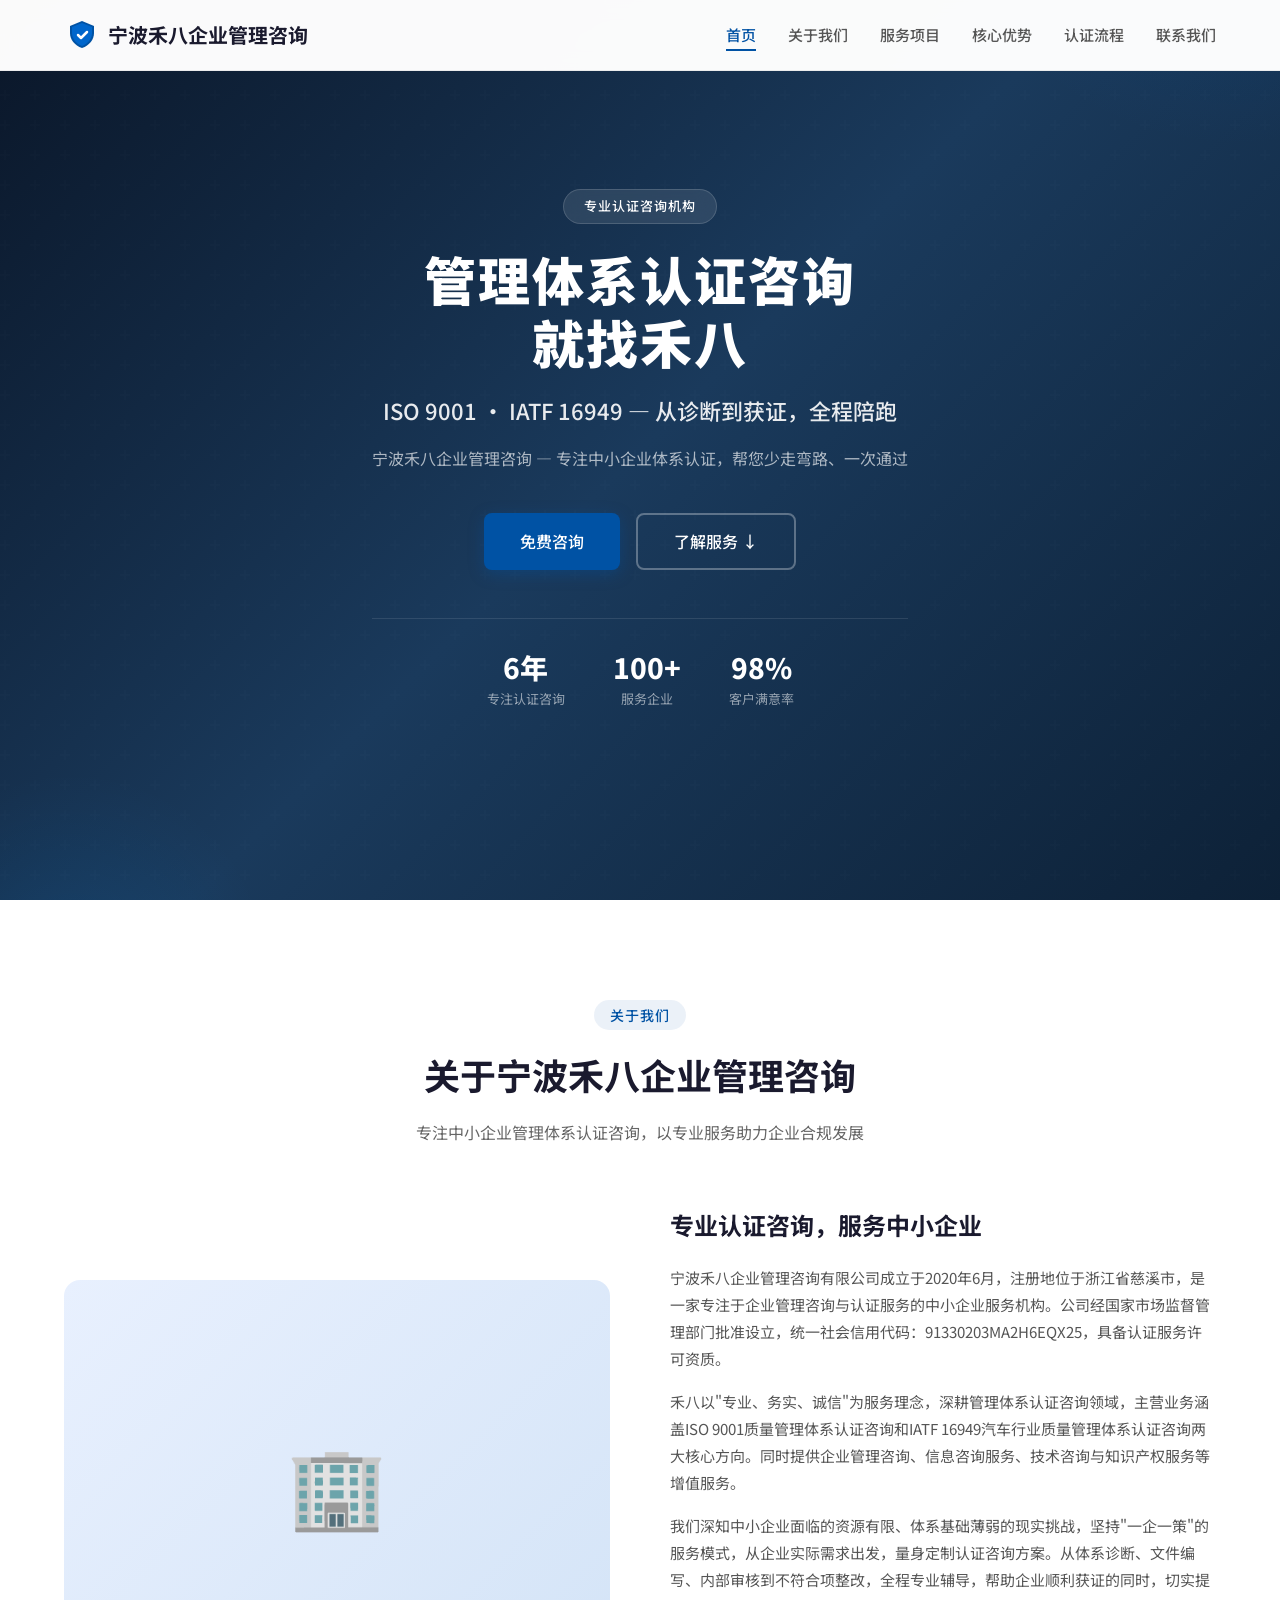
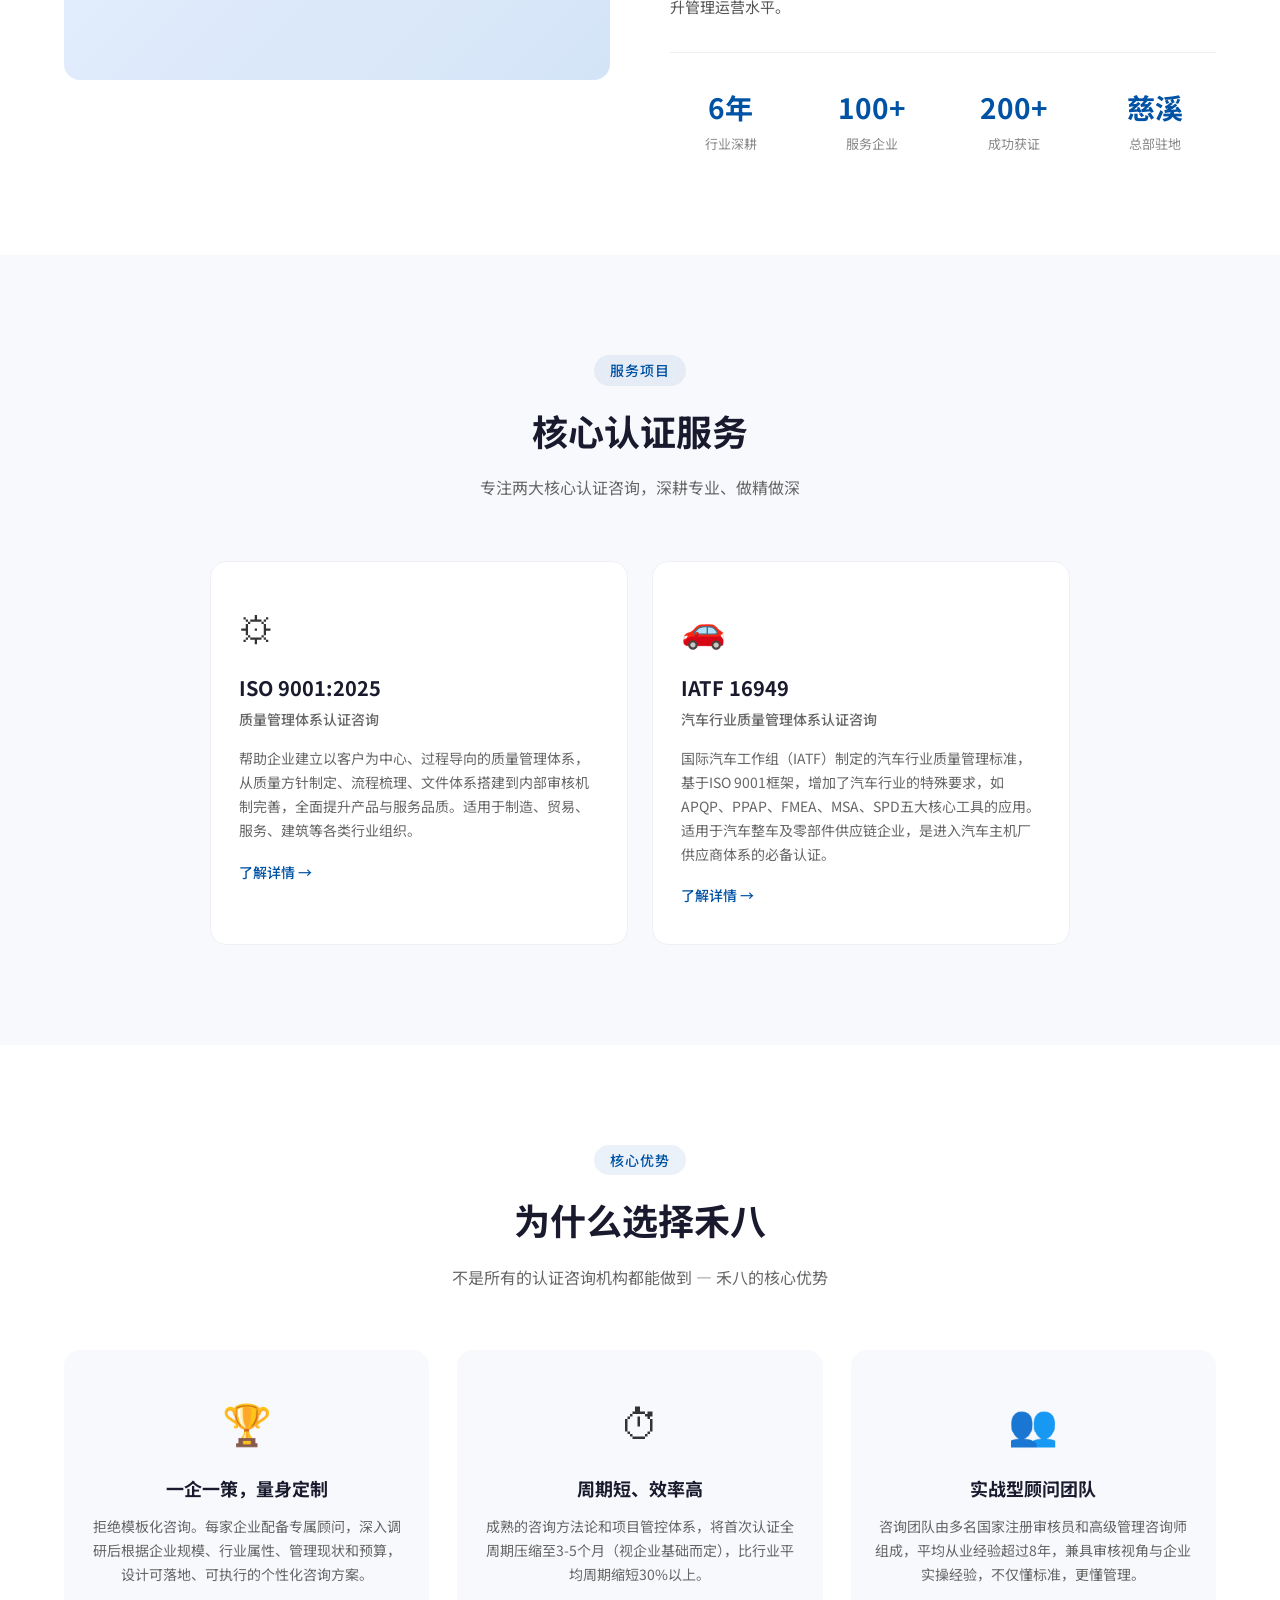
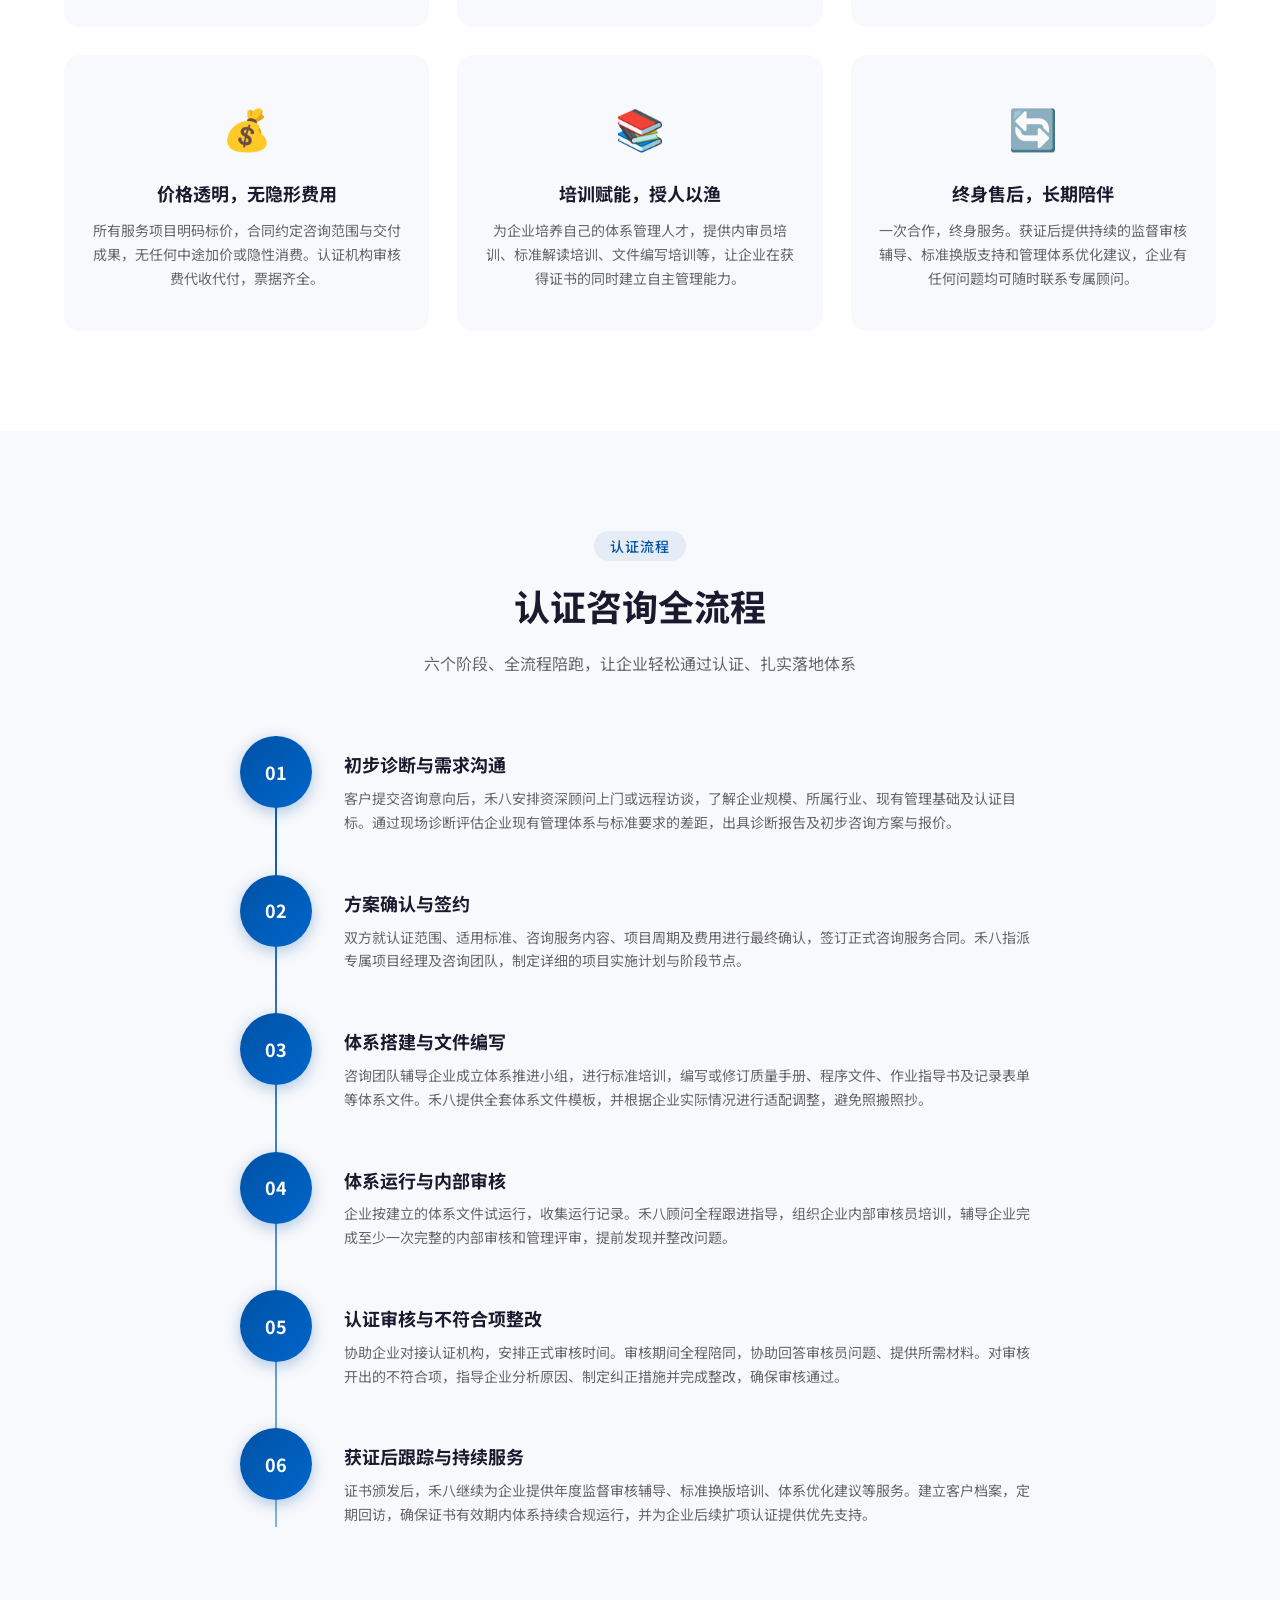
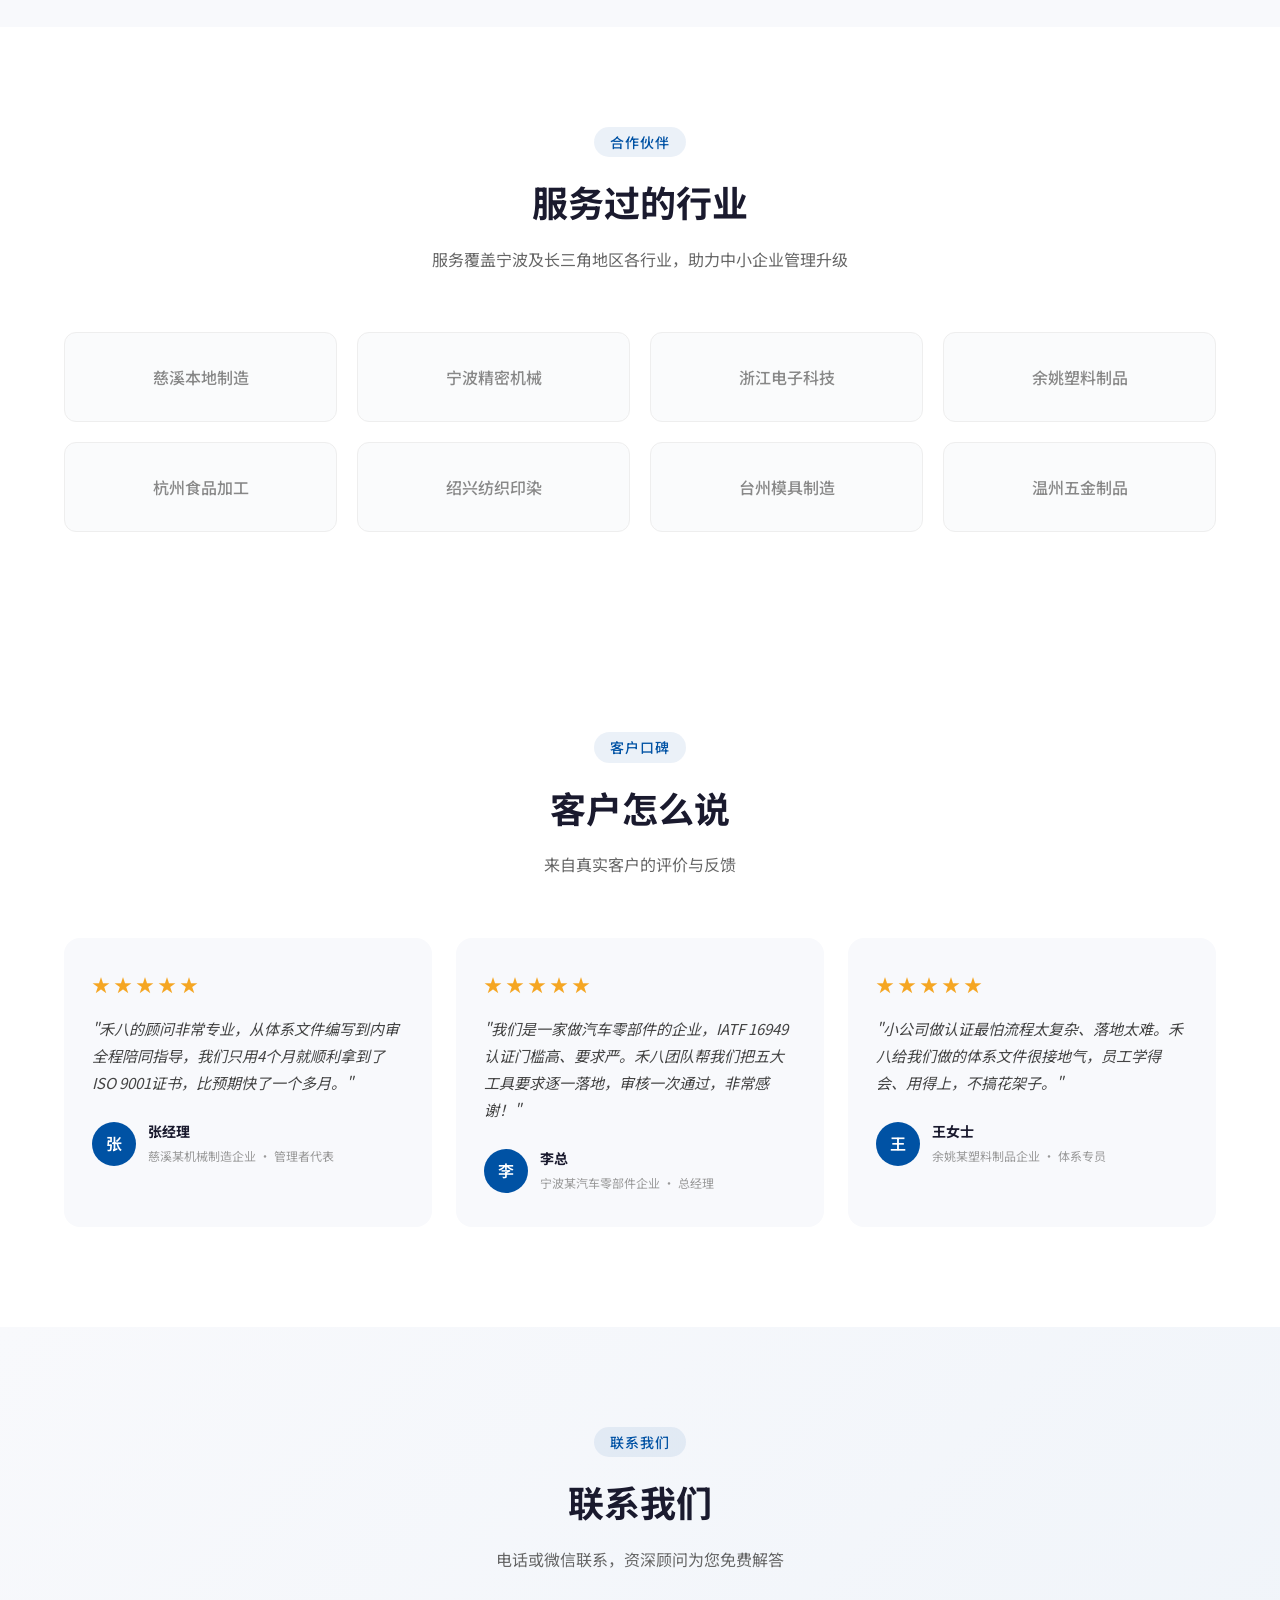
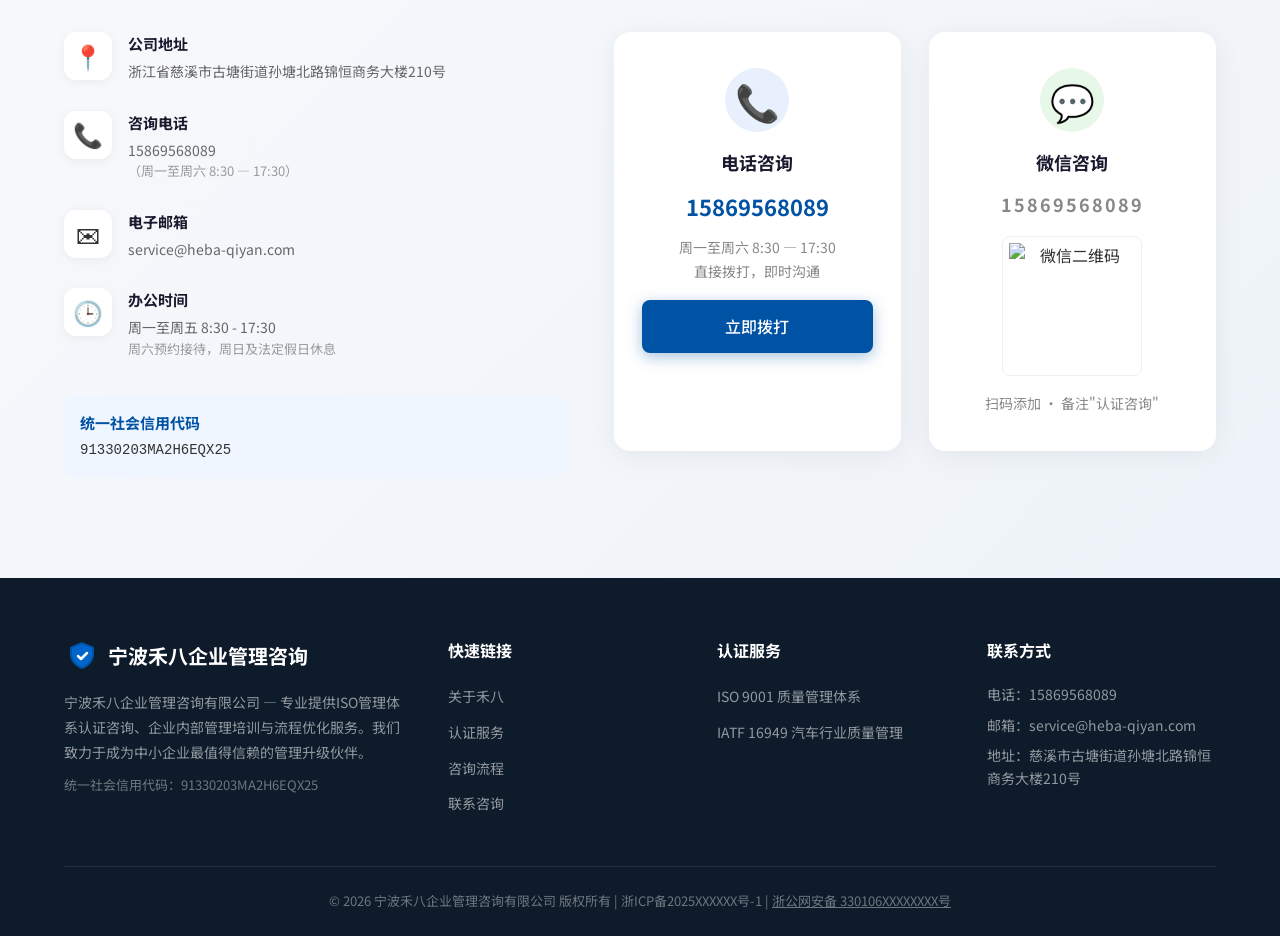
==== commit 689eb39b: "Major UI improvements: hero stats badge, testimonials, QR code, mobile bar, visual polish" ====
--- a/index.html
+++ b/index.html
@@ -42,12 +42,27 @@
     <section class="hero" id="hero">
         <div class="hero-overlay"></div>
         <div class="container hero-content">
-            <h1 class="hero-title">企业管理体系认证咨询专家</h1>
-            <p class="hero-subtitle">助企业建体系、拿证书、提管理、增效益</p>
-            <p class="hero-desc">宁波禾八企业管理咨询 — 专注ISO体系认证咨询，为企业提供从诊断到获证的全流程服务</p>
+            <div class="hero-badge">专业认证咨询机构</div>
+            <h1 class="hero-title">管理体系认证咨询<br>就找禾八</h1>
+            <p class="hero-subtitle">ISO 9001 &middot; IATF 16949 &mdash; 从诊断到获证，全程陪跑</p>
+            <p class="hero-desc">宁波禾八企业管理咨询 &mdash; 专注中小企业体系认证，帮您少走弯路、一次通过</p>
             <div class="hero-buttons">
-                <a href="#contact" class="btn btn-primary">立即咨询</a>
-                <a href="#services" class="btn btn-secondary">了解服务</a>
+                <a href="#contact" class="btn btn-primary">免费咨询</a>
+                <a href="#services" class="btn btn-secondary">了解服务 &darr;</a>
+            </div>
+            <div class="hero-stats-row">
+                <div class="hero-stat">
+                    <span class="hero-stat-num">6年</span>
+                    <span class="hero-stat-label">专注认证咨询</span>
+                </div>
+                <div class="hero-stat">
+                    <span class="hero-stat-num">100+</span>
+                    <span class="hero-stat-label">服务企业</span>
+                </div>
+                <div class="hero-stat">
+                    <span class="hero-stat-num">98%</span>
+                    <span class="hero-stat-label">客户满意率</span>
+                </div>
             </div>
         </div>
     </section>
@@ -240,6 +255,52 @@
         </div>
     </section>
 
+    <!-- 客户证言 -->
+    <section class="section testimonials">
+        <div class="container">
+            <div class="section-header">
+                <span class="section-tag">客户口碑</span>
+                <h2 class="section-title">客户怎么说</h2>
+                <p class="section-desc">来自真实客户的评价与反馈</p>
+            </div>
+            <div class="testimonial-grid">
+                <div class="testimonial-card">
+                    <div class="testimonial-stars">&#9733;&#9733;&#9733;&#9733;&#9733;</div>
+                    <p class="testimonial-text">"禾八的顾问非常专业，从体系文件编写到内审全程陪同指导，我们只用4个月就顺利拿到了ISO 9001证书，比预期快了一个多月。"</p>
+                    <div class="testimonial-author">
+                        <div class="testimonial-avatar">张</div>
+                        <div>
+                            <strong>张经理</strong>
+                            <span>慈溪某机械制造企业 &middot; 管理者代表</span>
+                        </div>
+                    </div>
+                </div>
+                <div class="testimonial-card">
+                    <div class="testimonial-stars">&#9733;&#9733;&#9733;&#9733;&#9733;</div>
+                    <p class="testimonial-text">"我们是一家做汽车零部件的企业，IATF 16949认证门槛高、要求严。禾八团队帮我们把五大工具要求逐一落地，审核一次通过，非常感谢！"</p>
+                    <div class="testimonial-author">
+                        <div class="testimonial-avatar">李</div>
+                        <div>
+                            <strong>李总</strong>
+                            <span>宁波某汽车零部件企业 &middot; 总经理</span>
+                        </div>
+                    </div>
+                </div>
+                <div class="testimonial-card">
+                    <div class="testimonial-stars">&#9733;&#9733;&#9733;&#9733;&#9733;</div>
+                    <p class="testimonial-text">"小公司做认证最怕流程太复杂、落地太难。禾八给我们做的体系文件很接地气，员工学得会、用得上，不搞花架子。"</p>
+                    <div class="testimonial-author">
+                        <div class="testimonial-avatar">王</div>
+                        <div>
+                            <strong>王女士</strong>
+                            <span>余姚某塑料制品企业 &middot; 体系专员</span>
+                        </div>
+                    </div>
+                </div>
+            </div>
+        </div>
+    </section>
+
     <!-- 联系我们 -->
     <section class="section contact" id="contact">
         <div class="container">
@@ -269,7 +330,7 @@
                         <span class="contact-icon">&#9993;</span>
                         <div>
                             <h4>电子邮箱</h4>
-                            <p>2146083364@qq.com</p>
+                            <p>service@heba-qiyan.com</p>
                         </div>
                     </div>
                     <div class="contact-item">
@@ -293,12 +354,16 @@
                         <h3>电话咨询</h3>
                         <a href="tel:15869568089" class="chat-link">15869568089</a>
                         <p>周一至周六 8:30 — 17:30<br>直接拨打，即时沟通</p>
+                        <a href="tel:15869568089" class="btn btn-primary" style="margin-top:16px;width:100%;">立即拨打</a>
                     </div>
                     <div class="chat-card wechat-card">
                         <div class="chat-icon">&#128172;</div>
                         <h3>微信咨询</h3>
                         <p class="chat-link" style="font-size:18px;letter-spacing:2px;">15869568089</p>
-                        <p>添加微信，获取详细方案<br>备注"认证咨询"更快通过</p>
+                        <div class="wechat-qr">
+                            <img src="https://api.qrserver.com/v1/create-qr-code/?size=140x140&data=15869568089" alt="微信二维码">
+                        </div>
+                        <p>扫码添加 &middot; 备注"认证咨询"</p>
                     </div>
                 </div>
             </div>
@@ -342,7 +407,7 @@
                 <div class="footer-contact">
                     <h4>联系方式</h4>
                     <p>电话：15869568089</p>
-                    <p>邮箱：2146083364@qq.com</p>
+                    <p>邮箱：service@heba-qiyan.com</p>
                     <p>地址：慈溪市古塘街道孙塘北路锦恒商务大楼210号</p>
                 </div>
             </div>
@@ -354,6 +419,16 @@
 
     <!-- 回到顶部 -->
     <button class="back-to-top" id="backToTop">&#8679;</button>
+
+    <!-- 移动端底部悬浮栏 -->
+    <div class="mobile-bar">
+        <a href="tel:15869568089" class="mobile-bar-btn mobile-bar-call">
+            <span>&#128222;</span> 电话咨询
+        </a>
+        <a href="#" class="mobile-bar-btn mobile-bar-wechat" id="copyWechat">
+            <span>&#128172;</span> 复制微信号
+        </a>
+    </div>
 
     <script src="script.js"></script>
 </body>
--- a/styles.css
+++ b/styles.css
@@ -220,6 +220,20 @@
     max-width: 800px;
 }
 
+.hero-badge {
+    display: inline-block;
+    padding: 6px 20px;
+    background: rgba(255, 255, 255, 0.1);
+    backdrop-filter: blur(10px);
+    border: 1px solid rgba(255, 255, 255, 0.15);
+    color: #fff;
+    font-size: 13px;
+    font-weight: 500;
+    border-radius: 24px;
+    margin-bottom: 24px;
+    letter-spacing: 1px;
+}
+
 .hero-title {
     font-size: 52px;
     font-weight: 900;
@@ -248,6 +262,33 @@
     gap: 16px;
     justify-content: center;
     flex-wrap: wrap;
+    margin-bottom: 48px;
+}
+
+.hero-stats-row {
+    display: flex;
+    justify-content: center;
+    gap: 48px;
+    padding-top: 32px;
+    border-top: 1px solid rgba(255, 255, 255, 0.1);
+}
+
+.hero-stat {
+    text-align: center;
+}
+
+.hero-stat-num {
+    display: block;
+    font-size: 28px;
+    font-weight: 800;
+    color: #fff;
+    line-height: 1.2;
+}
+
+.hero-stat-label {
+    font-size: 13px;
+    color: rgba(255, 255, 255, 0.55);
+    margin-top: 4px;
 }
 
 .btn {
@@ -547,6 +588,134 @@
     border-color: #0052A4;
     color: #0052A4;
     box-shadow: 0 4px 15px rgba(0, 82, 164, 0.08);
+}
+
+/* ===== Testimonials ===== */
+.testimonials {
+    background: #fff;
+}
+
+.testimonial-grid {
+    display: grid;
+    grid-template-columns: repeat(3, 1fr);
+    gap: 24px;
+}
+
+.testimonial-card {
+    background: #f8f9fc;
+    border-radius: 16px;
+    padding: 32px 28px;
+    transition: transform 0.3s, box-shadow 0.3s;
+}
+
+.testimonial-card:hover {
+    transform: translateY(-4px);
+    box-shadow: 0 12px 40px rgba(0, 0, 0, 0.06);
+}
+
+.testimonial-stars {
+    color: #f5a623;
+    font-size: 18px;
+    letter-spacing: 4px;
+    margin-bottom: 16px;
+}
+
+.testimonial-text {
+    font-size: 15px;
+    color: #444;
+    line-height: 1.8;
+    margin-bottom: 24px;
+    font-style: italic;
+}
+
+.testimonial-author {
+    display: flex;
+    align-items: center;
+    gap: 12px;
+}
+
+.testimonial-avatar {
+    width: 44px;
+    height: 44px;
+    border-radius: 50%;
+    background: #0052A4;
+    color: #fff;
+    display: flex;
+    align-items: center;
+    justify-content: center;
+    font-size: 16px;
+    font-weight: 600;
+    flex-shrink: 0;
+}
+
+.testimonial-author strong {
+    display: block;
+    font-size: 14px;
+    color: #1a1a2e;
+}
+
+.testimonial-author span {
+    font-size: 12px;
+    color: #999;
+}
+
+/* ===== WeChat QR ===== */
+.wechat-qr {
+    margin: 16px auto;
+    width: 140px;
+    height: 140px;
+    background: #fff;
+    border-radius: 8px;
+    padding: 6px;
+    border: 1px solid #eee;
+}
+
+.wechat-qr img {
+    width: 100%;
+    height: 100%;
+    display: block;
+}
+
+/* ===== Mobile Bottom Bar ===== */
+.mobile-bar {
+    display: none;
+    position: fixed;
+    bottom: 0;
+    left: 0;
+    width: 100%;
+    z-index: 999;
+    background: #fff;
+    border-top: 1px solid #eee;
+    box-shadow: 0 -4px 20px rgba(0, 0, 0, 0.08);
+}
+
+.mobile-bar-btn {
+    flex: 1;
+    display: flex;
+    align-items: center;
+    justify-content: center;
+    gap: 8px;
+    padding: 14px 0;
+    font-size: 15px;
+    font-weight: 500;
+    text-decoration: none;
+    transition: background 0.2s;
+}
+
+.mobile-bar-call {
+    background: #0052A4;
+    color: #fff;
+    border-right: 1px solid rgba(255,255,255,0.1);
+}
+
+.mobile-bar-wechat {
+    color: #1a1a2e;
+    background: #fff;
+}
+
+.mobile-bar-call span,
+.mobile-bar-wechat span {
+    font-size: 20px;
 }
 
 /* ===== Contact ===== */
@@ -811,6 +980,14 @@
     .hero-title {
         font-size: 38px;
     }
+
+    .hero-stats-row {
+        gap: 32px;
+    }
+
+    .testimonial-grid {
+        grid-template-columns: 1fr 1fr;
+    }
 }
 
 @media (max-width: 768px) {
@@ -871,6 +1048,18 @@
         transform: rotate(-45deg) translate(5px, -5px);
     }
 
+    body {
+        padding-bottom: 64px;
+    }
+
+    .mobile-bar {
+        display: flex;
+    }
+
+    .back-to-top {
+        bottom: 80px;
+    }
+
     .hero-title {
         font-size: 30px;
     }
@@ -879,11 +1068,20 @@
         font-size: 18px;
     }
 
+    .hero-stats-row {
+        gap: 24px;
+        flex-wrap: wrap;
+    }
+
     .services-grid {
         grid-template-columns: 1fr;
     }
 
     .why-grid {
+        grid-template-columns: 1fr;
+    }
+
+    .testimonial-grid {
         grid-template-columns: 1fr;
     }
 
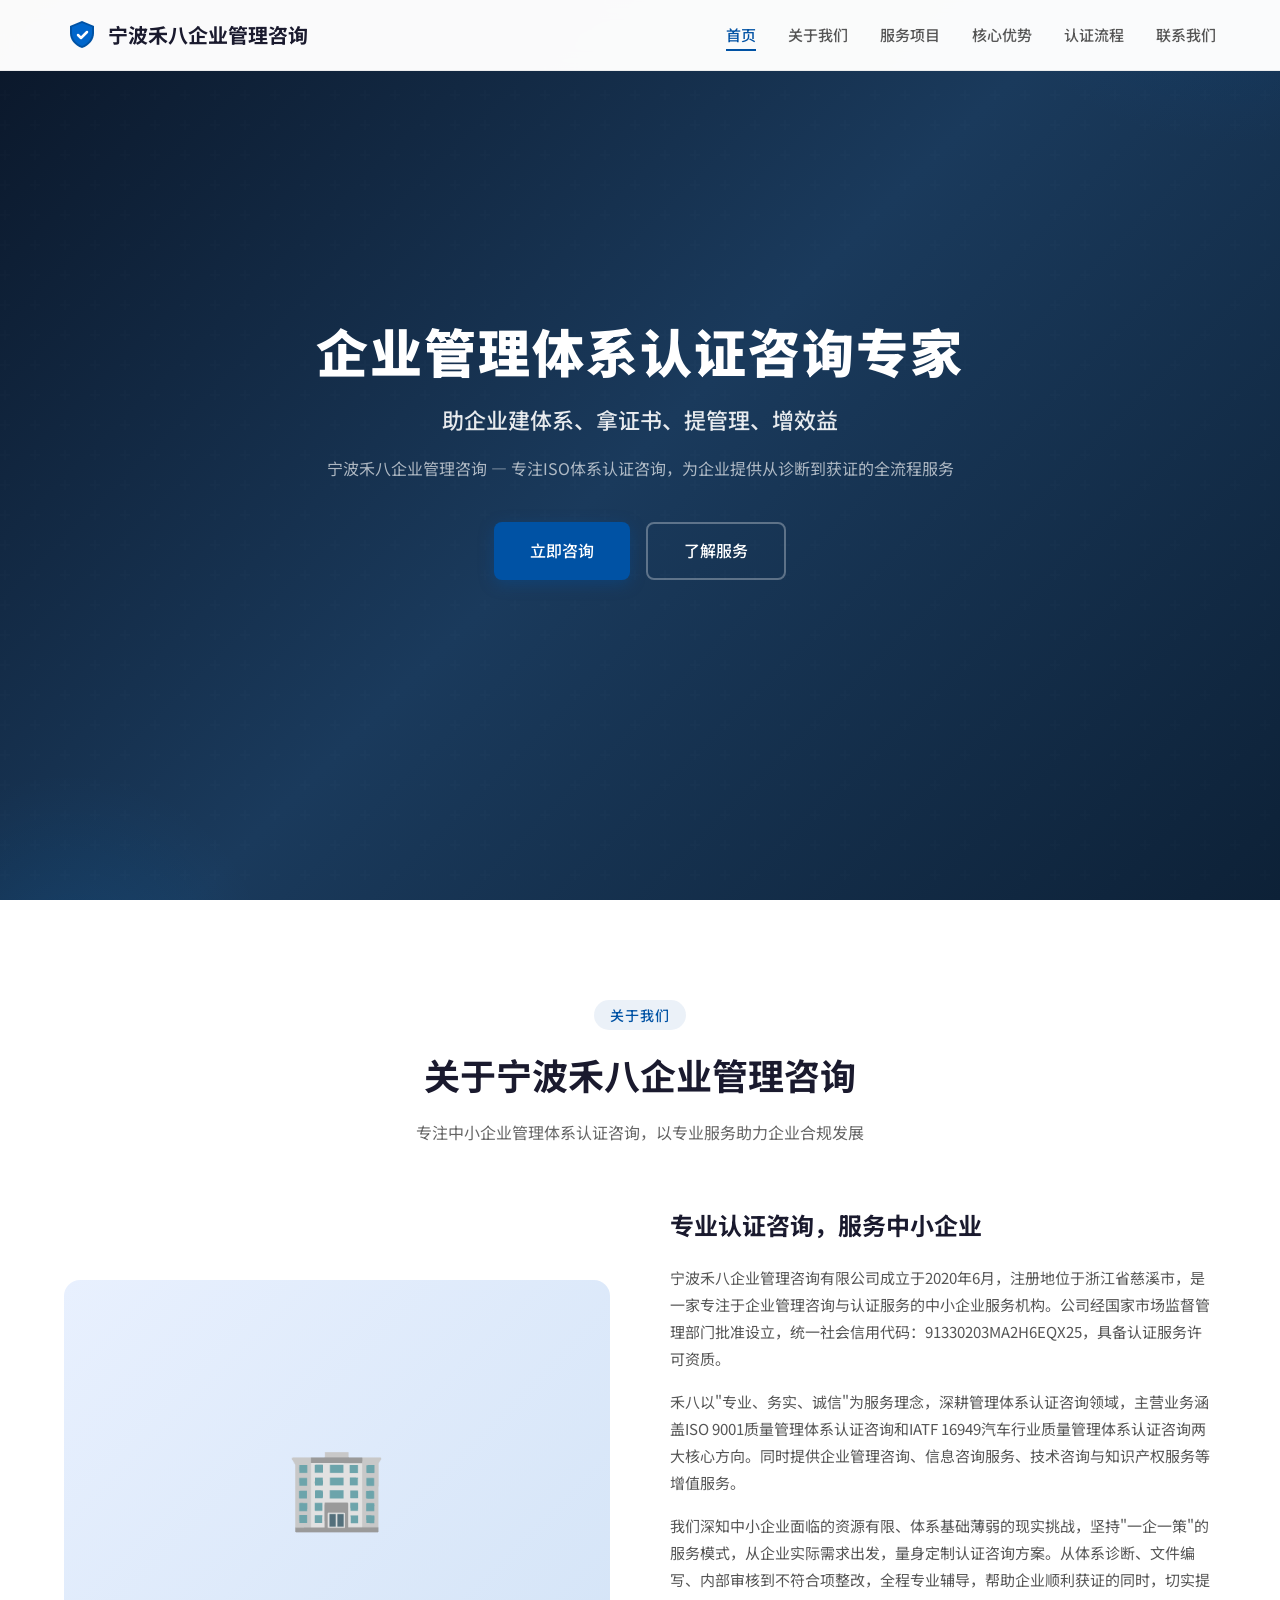
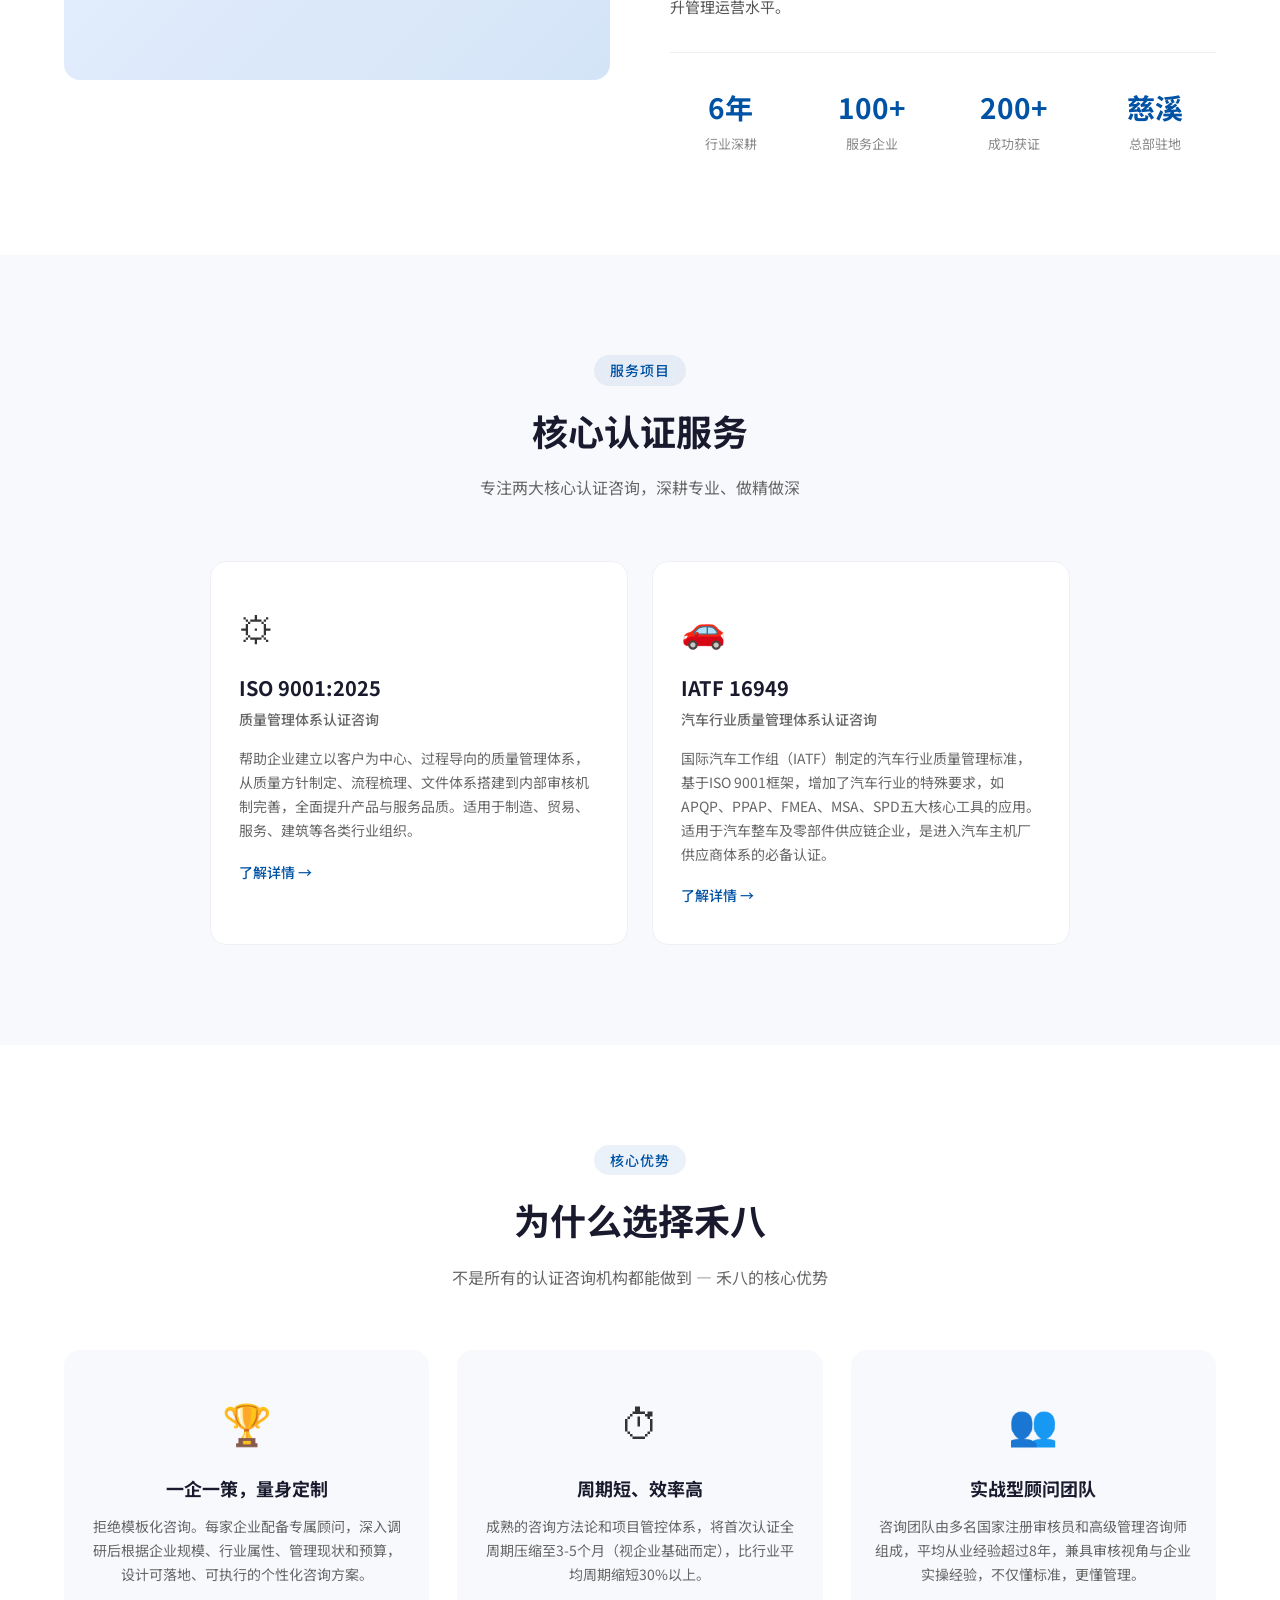
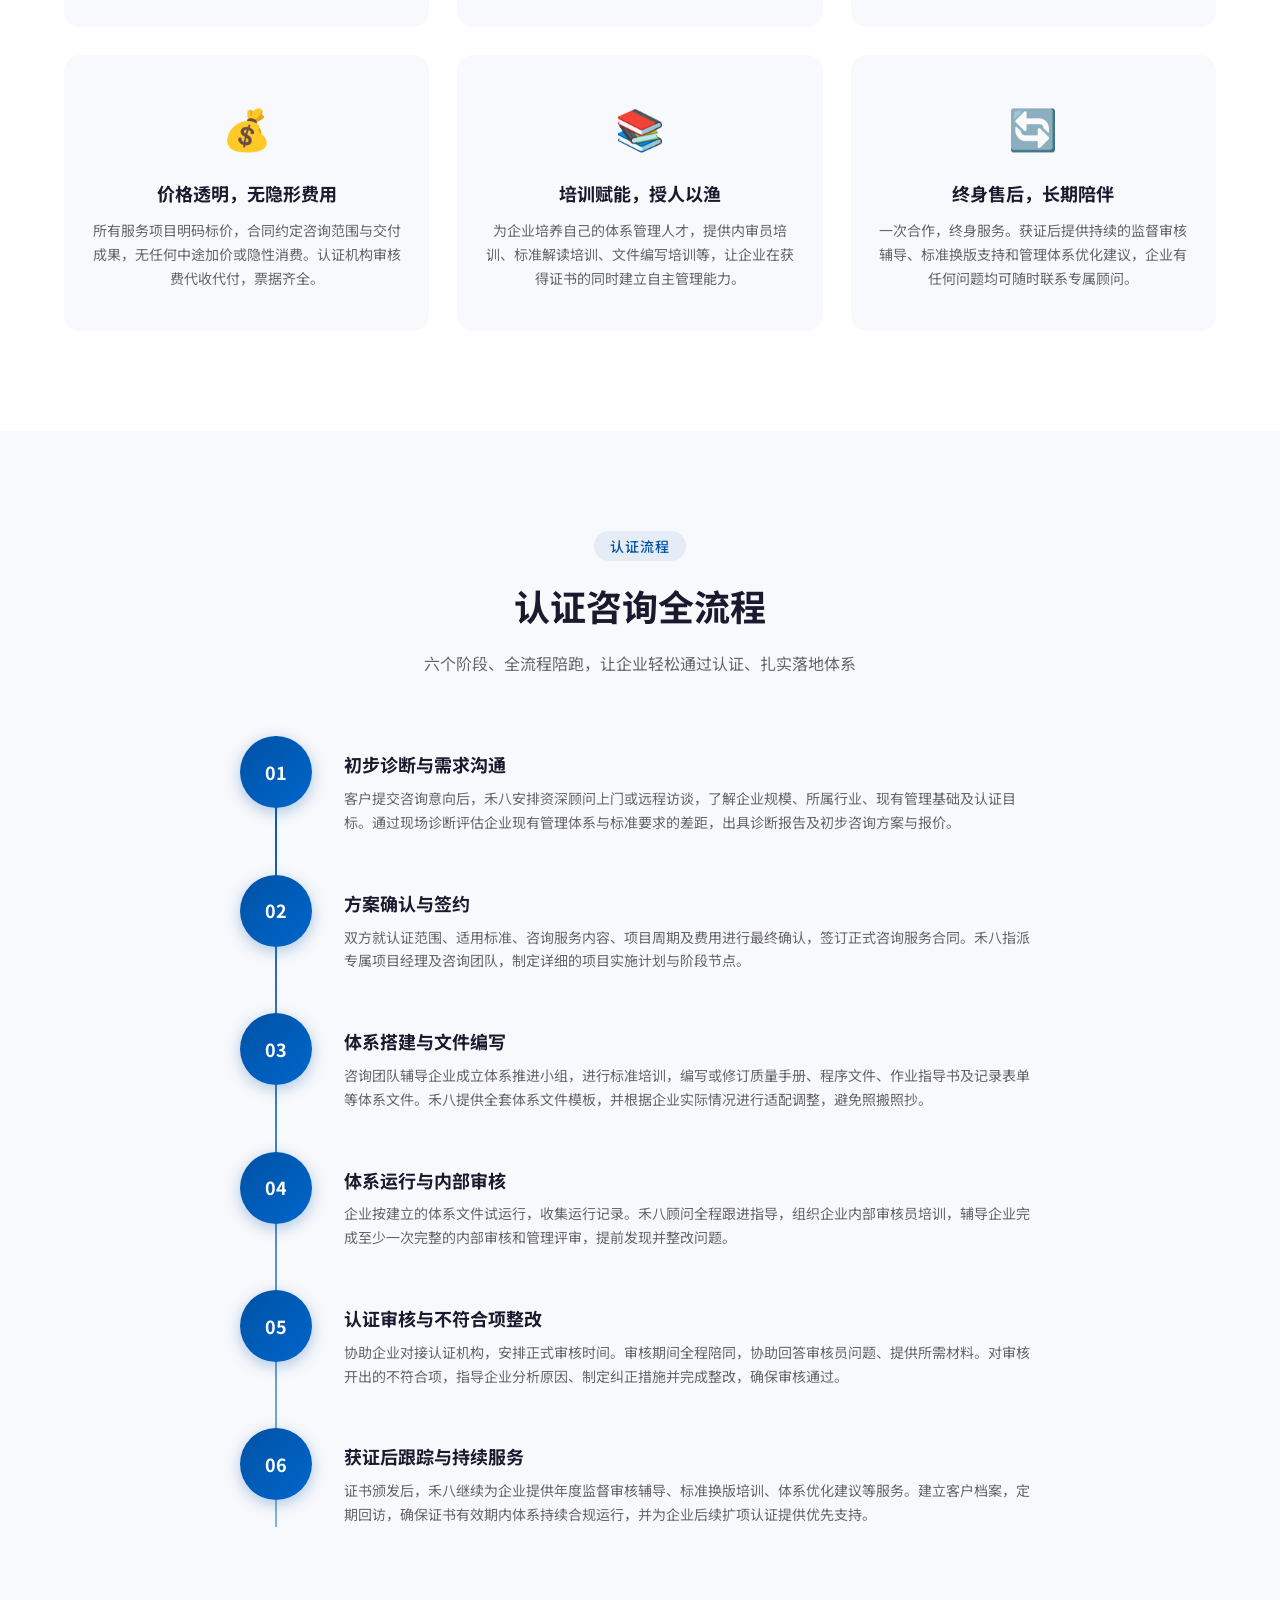
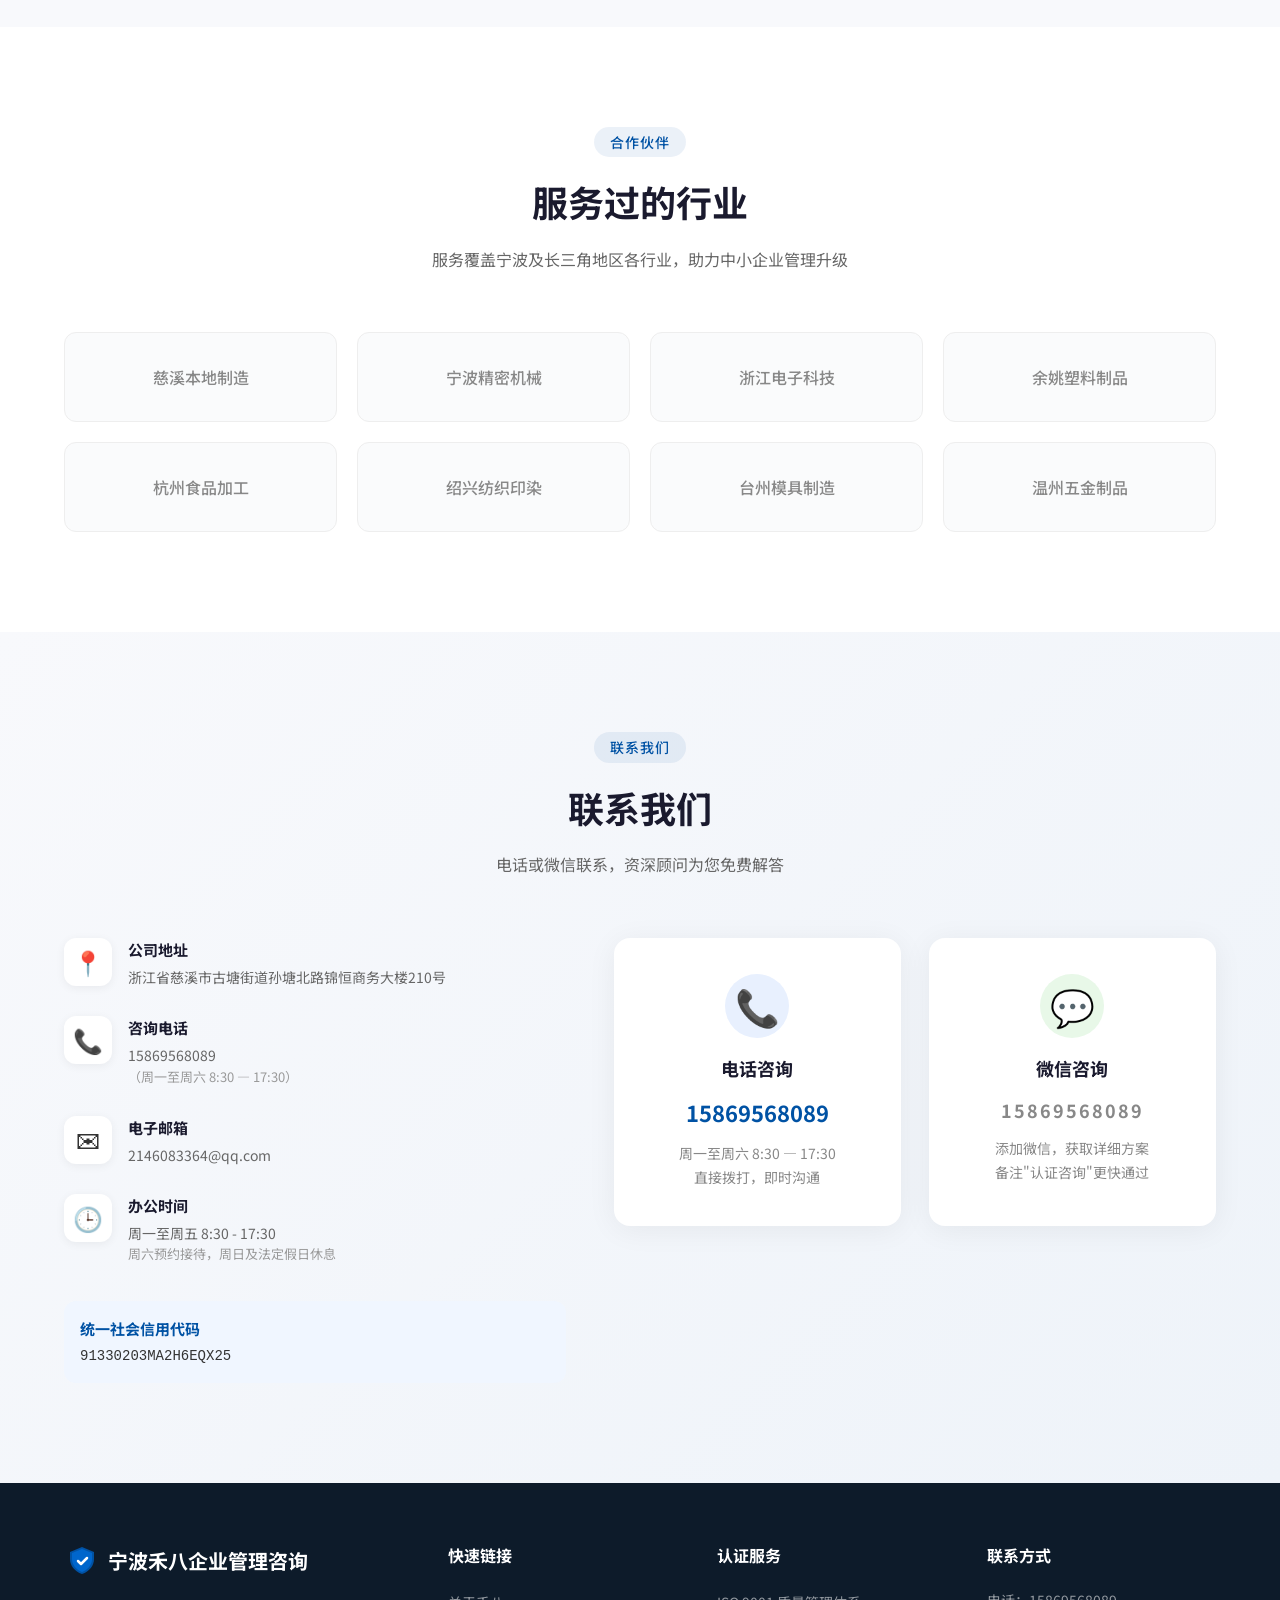
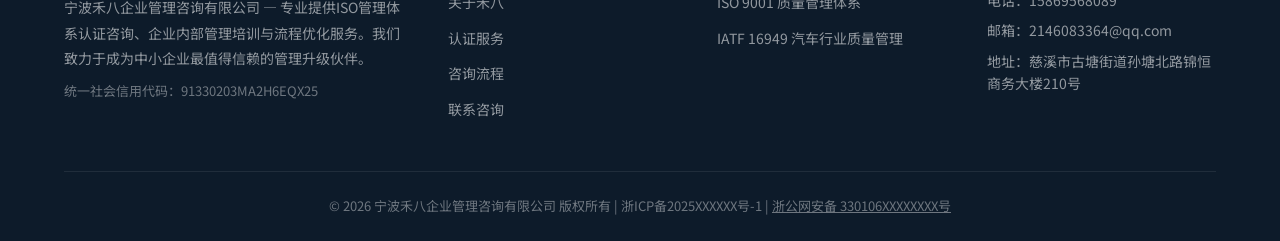
==== commit 150bca96: "Revert "Major UI improvements: hero stats badge, testimonials, QR code, mobile bar, visual polish" T" ====
--- a/index.html
+++ b/index.html
@@ -42,27 +42,12 @@
     <section class="hero" id="hero">
         <div class="hero-overlay"></div>
         <div class="container hero-content">
-            <div class="hero-badge">专业认证咨询机构</div>
-            <h1 class="hero-title">管理体系认证咨询<br>就找禾八</h1>
-            <p class="hero-subtitle">ISO 9001 &middot; IATF 16949 &mdash; 从诊断到获证，全程陪跑</p>
-            <p class="hero-desc">宁波禾八企业管理咨询 &mdash; 专注中小企业体系认证，帮您少走弯路、一次通过</p>
+            <h1 class="hero-title">企业管理体系认证咨询专家</h1>
+            <p class="hero-subtitle">助企业建体系、拿证书、提管理、增效益</p>
+            <p class="hero-desc">宁波禾八企业管理咨询 — 专注ISO体系认证咨询，为企业提供从诊断到获证的全流程服务</p>
             <div class="hero-buttons">
-                <a href="#contact" class="btn btn-primary">免费咨询</a>
-                <a href="#services" class="btn btn-secondary">了解服务 &darr;</a>
-            </div>
-            <div class="hero-stats-row">
-                <div class="hero-stat">
-                    <span class="hero-stat-num">6年</span>
-                    <span class="hero-stat-label">专注认证咨询</span>
-                </div>
-                <div class="hero-stat">
-                    <span class="hero-stat-num">100+</span>
-                    <span class="hero-stat-label">服务企业</span>
-                </div>
-                <div class="hero-stat">
-                    <span class="hero-stat-num">98%</span>
-                    <span class="hero-stat-label">客户满意率</span>
-                </div>
+                <a href="#contact" class="btn btn-primary">立即咨询</a>
+                <a href="#services" class="btn btn-secondary">了解服务</a>
             </div>
         </div>
     </section>
@@ -255,52 +240,6 @@
         </div>
     </section>
 
-    <!-- 客户证言 -->
-    <section class="section testimonials">
-        <div class="container">
-            <div class="section-header">
-                <span class="section-tag">客户口碑</span>
-                <h2 class="section-title">客户怎么说</h2>
-                <p class="section-desc">来自真实客户的评价与反馈</p>
-            </div>
-            <div class="testimonial-grid">
-                <div class="testimonial-card">
-                    <div class="testimonial-stars">&#9733;&#9733;&#9733;&#9733;&#9733;</div>
-                    <p class="testimonial-text">"禾八的顾问非常专业，从体系文件编写到内审全程陪同指导，我们只用4个月就顺利拿到了ISO 9001证书，比预期快了一个多月。"</p>
-                    <div class="testimonial-author">
-                        <div class="testimonial-avatar">张</div>
-                        <div>
-                            <strong>张经理</strong>
-                            <span>慈溪某机械制造企业 &middot; 管理者代表</span>
-                        </div>
-                    </div>
-                </div>
-                <div class="testimonial-card">
-                    <div class="testimonial-stars">&#9733;&#9733;&#9733;&#9733;&#9733;</div>
-                    <p class="testimonial-text">"我们是一家做汽车零部件的企业，IATF 16949认证门槛高、要求严。禾八团队帮我们把五大工具要求逐一落地，审核一次通过，非常感谢！"</p>
-                    <div class="testimonial-author">
-                        <div class="testimonial-avatar">李</div>
-                        <div>
-                            <strong>李总</strong>
-                            <span>宁波某汽车零部件企业 &middot; 总经理</span>
-                        </div>
-                    </div>
-                </div>
-                <div class="testimonial-card">
-                    <div class="testimonial-stars">&#9733;&#9733;&#9733;&#9733;&#9733;</div>
-                    <p class="testimonial-text">"小公司做认证最怕流程太复杂、落地太难。禾八给我们做的体系文件很接地气，员工学得会、用得上，不搞花架子。"</p>
-                    <div class="testimonial-author">
-                        <div class="testimonial-avatar">王</div>
-                        <div>
-                            <strong>王女士</strong>
-                            <span>余姚某塑料制品企业 &middot; 体系专员</span>
-                        </div>
-                    </div>
-                </div>
-            </div>
-        </div>
-    </section>
-
     <!-- 联系我们 -->
     <section class="section contact" id="contact">
         <div class="container">
@@ -330,7 +269,7 @@
                         <span class="contact-icon">&#9993;</span>
                         <div>
                             <h4>电子邮箱</h4>
-                            <p>service@heba-qiyan.com</p>
+                            <p>2146083364@qq.com</p>
                         </div>
                     </div>
                     <div class="contact-item">
@@ -354,16 +293,12 @@
                         <h3>电话咨询</h3>
                         <a href="tel:15869568089" class="chat-link">15869568089</a>
                         <p>周一至周六 8:30 — 17:30<br>直接拨打，即时沟通</p>
-                        <a href="tel:15869568089" class="btn btn-primary" style="margin-top:16px;width:100%;">立即拨打</a>
                     </div>
                     <div class="chat-card wechat-card">
                         <div class="chat-icon">&#128172;</div>
                         <h3>微信咨询</h3>
                         <p class="chat-link" style="font-size:18px;letter-spacing:2px;">15869568089</p>
-                        <div class="wechat-qr">
-                            <img src="https://api.qrserver.com/v1/create-qr-code/?size=140x140&data=15869568089" alt="微信二维码">
-                        </div>
-                        <p>扫码添加 &middot; 备注"认证咨询"</p>
+                        <p>添加微信，获取详细方案<br>备注"认证咨询"更快通过</p>
                     </div>
                 </div>
             </div>
@@ -407,7 +342,7 @@
                 <div class="footer-contact">
                     <h4>联系方式</h4>
                     <p>电话：15869568089</p>
-                    <p>邮箱：service@heba-qiyan.com</p>
+                    <p>邮箱：2146083364@qq.com</p>
                     <p>地址：慈溪市古塘街道孙塘北路锦恒商务大楼210号</p>
                 </div>
             </div>
@@ -419,16 +354,6 @@
 
     <!-- 回到顶部 -->
     <button class="back-to-top" id="backToTop">&#8679;</button>
-
-    <!-- 移动端底部悬浮栏 -->
-    <div class="mobile-bar">
-        <a href="tel:15869568089" class="mobile-bar-btn mobile-bar-call">
-            <span>&#128222;</span> 电话咨询
-        </a>
-        <a href="#" class="mobile-bar-btn mobile-bar-wechat" id="copyWechat">
-            <span>&#128172;</span> 复制微信号
-        </a>
-    </div>
 
     <script src="script.js"></script>
 </body>
--- a/styles.css
+++ b/styles.css
@@ -220,20 +220,6 @@
     max-width: 800px;
 }
 
-.hero-badge {
-    display: inline-block;
-    padding: 6px 20px;
-    background: rgba(255, 255, 255, 0.1);
-    backdrop-filter: blur(10px);
-    border: 1px solid rgba(255, 255, 255, 0.15);
-    color: #fff;
-    font-size: 13px;
-    font-weight: 500;
-    border-radius: 24px;
-    margin-bottom: 24px;
-    letter-spacing: 1px;
-}
-
 .hero-title {
     font-size: 52px;
     font-weight: 900;
@@ -262,33 +248,6 @@
     gap: 16px;
     justify-content: center;
     flex-wrap: wrap;
-    margin-bottom: 48px;
-}
-
-.hero-stats-row {
-    display: flex;
-    justify-content: center;
-    gap: 48px;
-    padding-top: 32px;
-    border-top: 1px solid rgba(255, 255, 255, 0.1);
-}
-
-.hero-stat {
-    text-align: center;
-}
-
-.hero-stat-num {
-    display: block;
-    font-size: 28px;
-    font-weight: 800;
-    color: #fff;
-    line-height: 1.2;
-}
-
-.hero-stat-label {
-    font-size: 13px;
-    color: rgba(255, 255, 255, 0.55);
-    margin-top: 4px;
 }
 
 .btn {
@@ -588,134 +547,6 @@
     border-color: #0052A4;
     color: #0052A4;
     box-shadow: 0 4px 15px rgba(0, 82, 164, 0.08);
-}
-
-/* ===== Testimonials ===== */
-.testimonials {
-    background: #fff;
-}
-
-.testimonial-grid {
-    display: grid;
-    grid-template-columns: repeat(3, 1fr);
-    gap: 24px;
-}
-
-.testimonial-card {
-    background: #f8f9fc;
-    border-radius: 16px;
-    padding: 32px 28px;
-    transition: transform 0.3s, box-shadow 0.3s;
-}
-
-.testimonial-card:hover {
-    transform: translateY(-4px);
-    box-shadow: 0 12px 40px rgba(0, 0, 0, 0.06);
-}
-
-.testimonial-stars {
-    color: #f5a623;
-    font-size: 18px;
-    letter-spacing: 4px;
-    margin-bottom: 16px;
-}
-
-.testimonial-text {
-    font-size: 15px;
-    color: #444;
-    line-height: 1.8;
-    margin-bottom: 24px;
-    font-style: italic;
-}
-
-.testimonial-author {
-    display: flex;
-    align-items: center;
-    gap: 12px;
-}
-
-.testimonial-avatar {
-    width: 44px;
-    height: 44px;
-    border-radius: 50%;
-    background: #0052A4;
-    color: #fff;
-    display: flex;
-    align-items: center;
-    justify-content: center;
-    font-size: 16px;
-    font-weight: 600;
-    flex-shrink: 0;
-}
-
-.testimonial-author strong {
-    display: block;
-    font-size: 14px;
-    color: #1a1a2e;
-}
-
-.testimonial-author span {
-    font-size: 12px;
-    color: #999;
-}
-
-/* ===== WeChat QR ===== */
-.wechat-qr {
-    margin: 16px auto;
-    width: 140px;
-    height: 140px;
-    background: #fff;
-    border-radius: 8px;
-    padding: 6px;
-    border: 1px solid #eee;
-}
-
-.wechat-qr img {
-    width: 100%;
-    height: 100%;
-    display: block;
-}
-
-/* ===== Mobile Bottom Bar ===== */
-.mobile-bar {
-    display: none;
-    position: fixed;
-    bottom: 0;
-    left: 0;
-    width: 100%;
-    z-index: 999;
-    background: #fff;
-    border-top: 1px solid #eee;
-    box-shadow: 0 -4px 20px rgba(0, 0, 0, 0.08);
-}
-
-.mobile-bar-btn {
-    flex: 1;
-    display: flex;
-    align-items: center;
-    justify-content: center;
-    gap: 8px;
-    padding: 14px 0;
-    font-size: 15px;
-    font-weight: 500;
-    text-decoration: none;
-    transition: background 0.2s;
-}
-
-.mobile-bar-call {
-    background: #0052A4;
-    color: #fff;
-    border-right: 1px solid rgba(255,255,255,0.1);
-}
-
-.mobile-bar-wechat {
-    color: #1a1a2e;
-    background: #fff;
-}
-
-.mobile-bar-call span,
-.mobile-bar-wechat span {
-    font-size: 20px;
 }
 
 /* ===== Contact ===== */
@@ -980,14 +811,6 @@
     .hero-title {
         font-size: 38px;
     }
-
-    .hero-stats-row {
-        gap: 32px;
-    }
-
-    .testimonial-grid {
-        grid-template-columns: 1fr 1fr;
-    }
 }
 
 @media (max-width: 768px) {
@@ -1048,18 +871,6 @@
         transform: rotate(-45deg) translate(5px, -5px);
     }
 
-    body {
-        padding-bottom: 64px;
-    }
-
-    .mobile-bar {
-        display: flex;
-    }
-
-    .back-to-top {
-        bottom: 80px;
-    }
-
     .hero-title {
         font-size: 30px;
     }
@@ -1068,20 +879,11 @@
         font-size: 18px;
     }
 
-    .hero-stats-row {
-        gap: 24px;
-        flex-wrap: wrap;
-    }
-
     .services-grid {
         grid-template-columns: 1fr;
     }
 
     .why-grid {
-        grid-template-columns: 1fr;
-    }
-
-    .testimonial-grid {
         grid-template-columns: 1fr;
     }
 
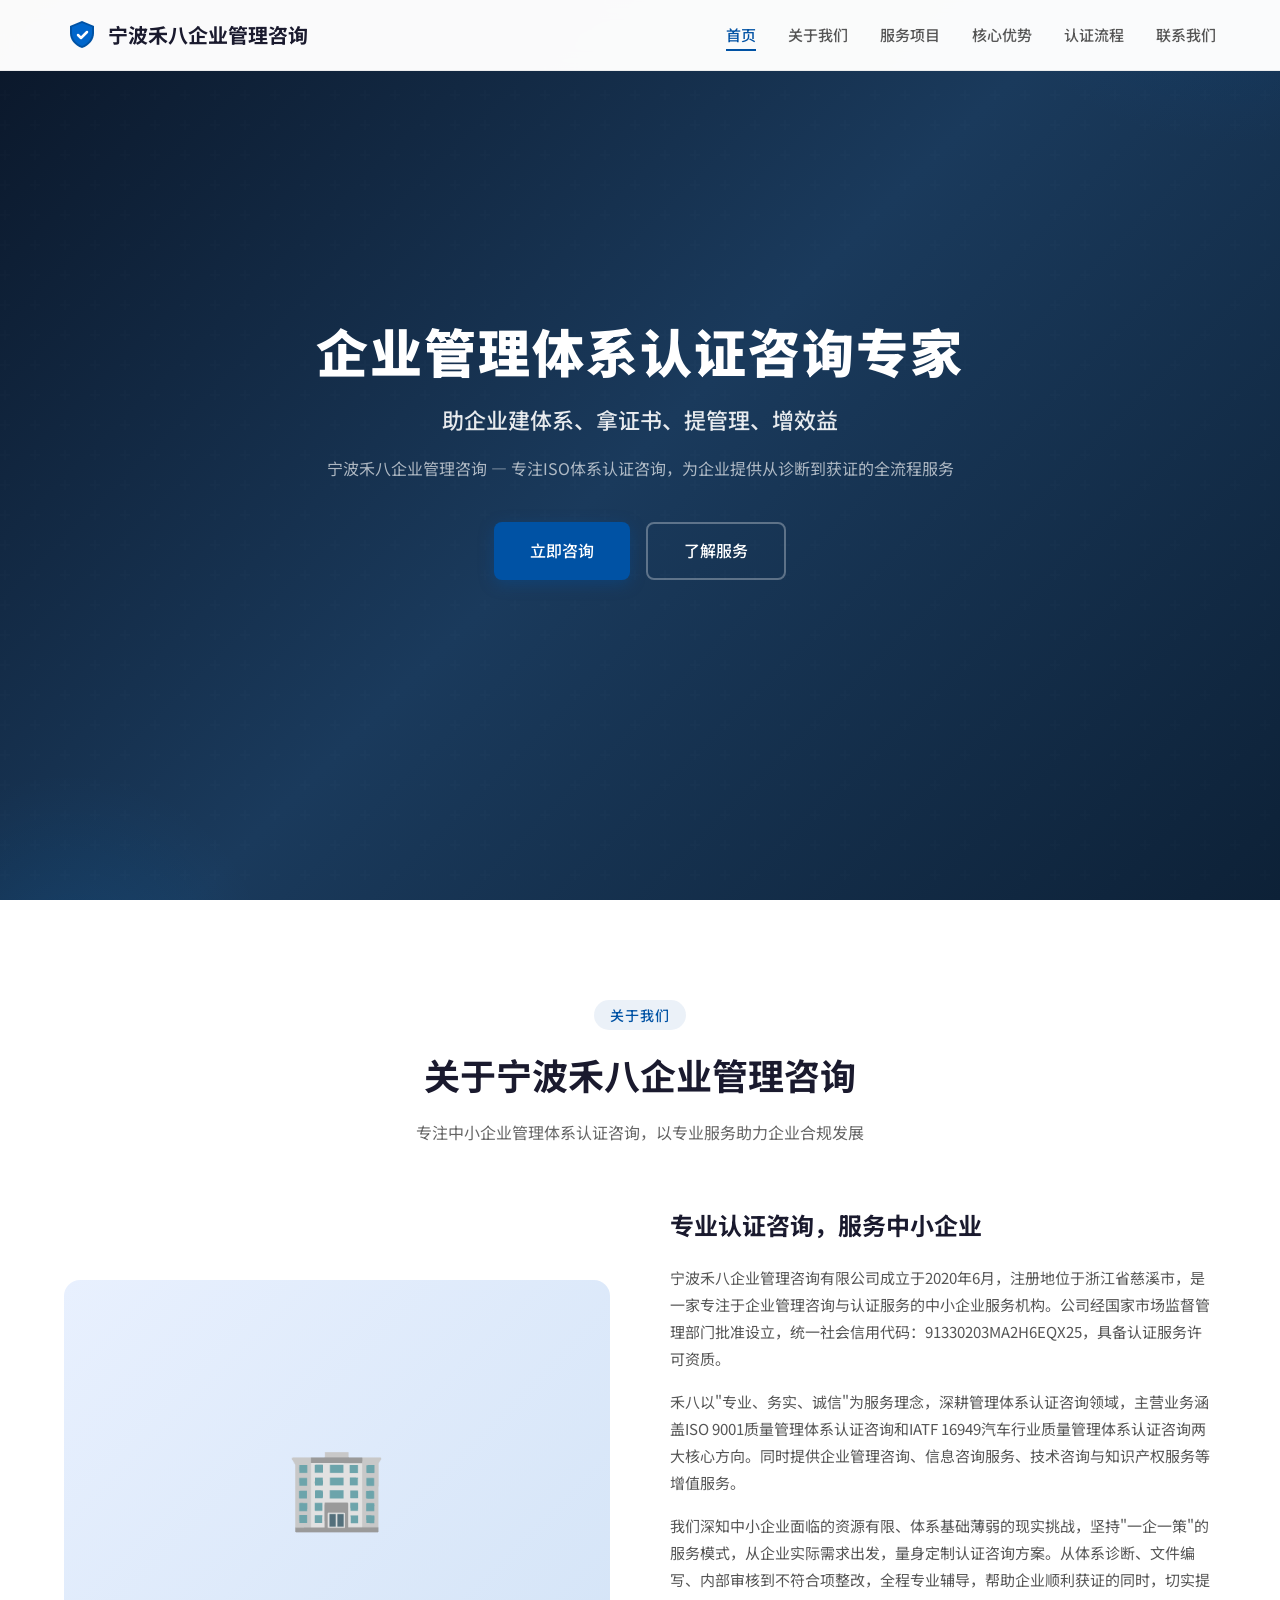
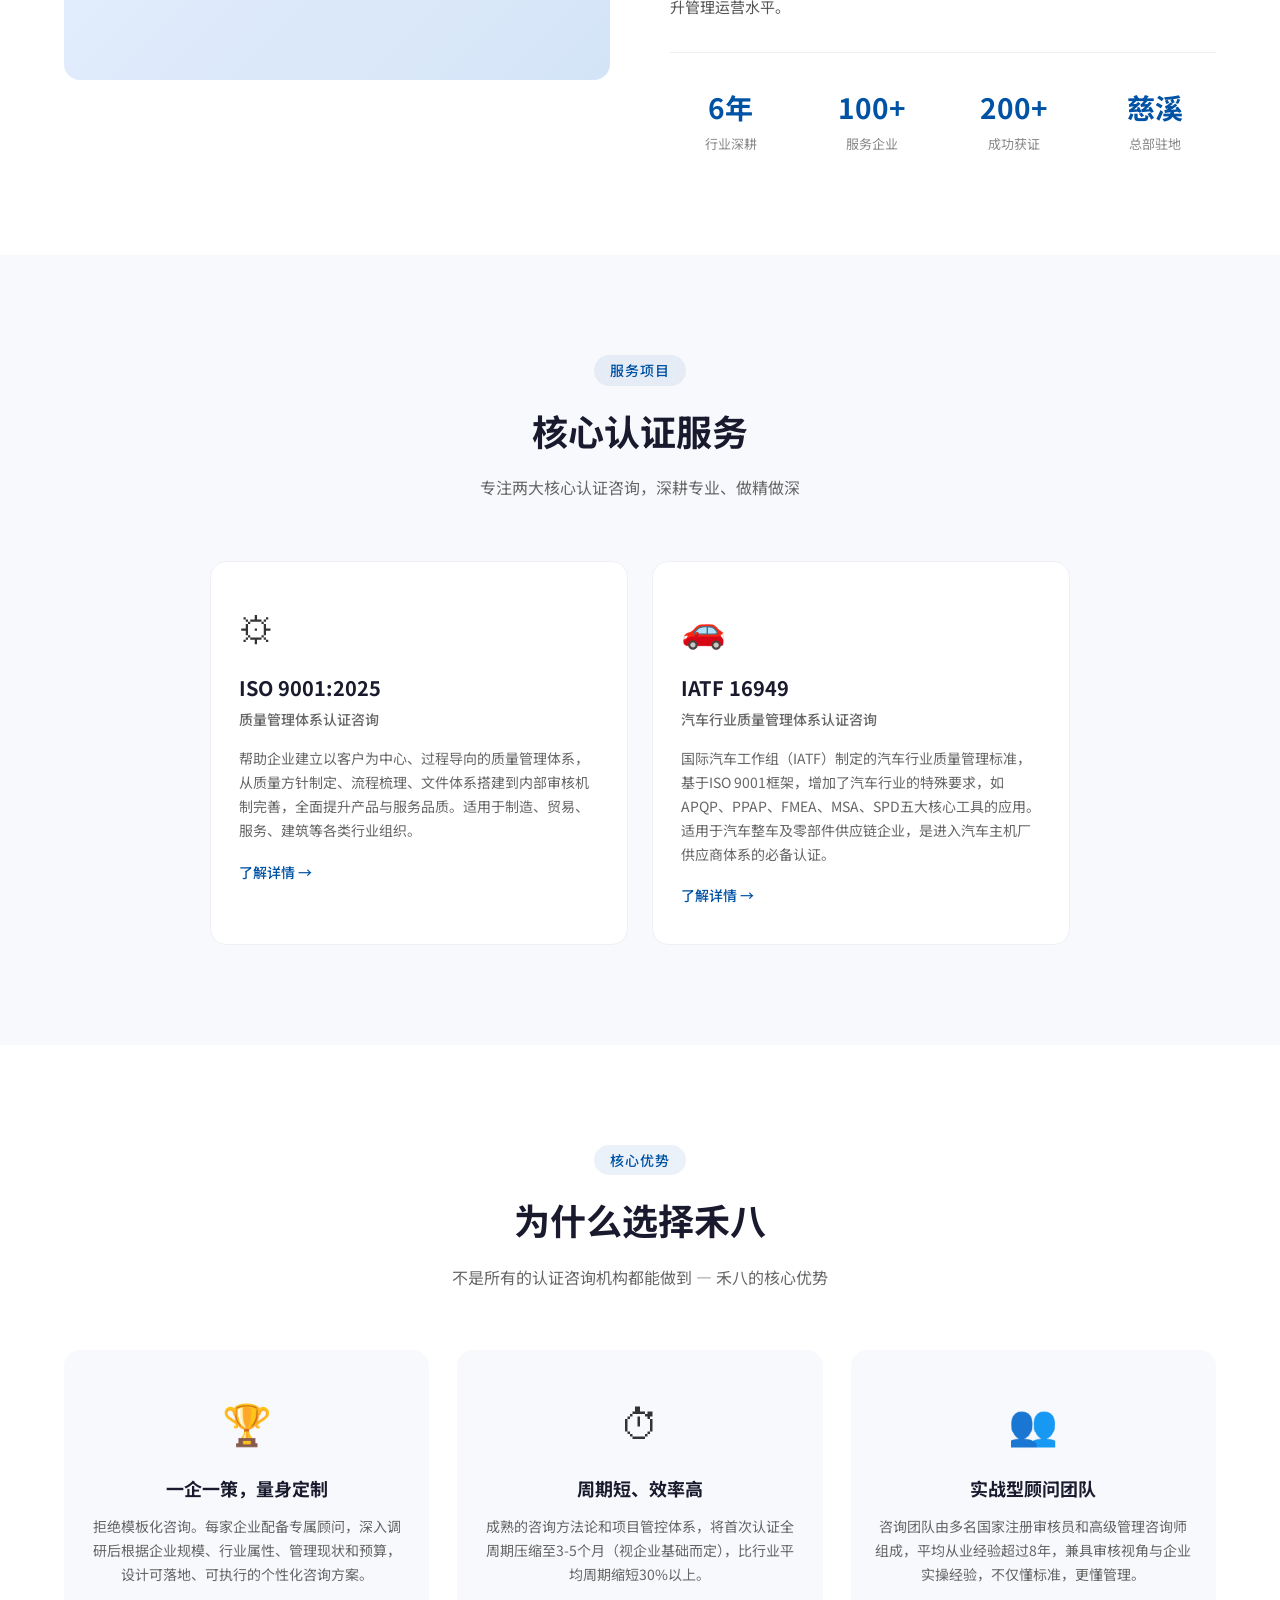
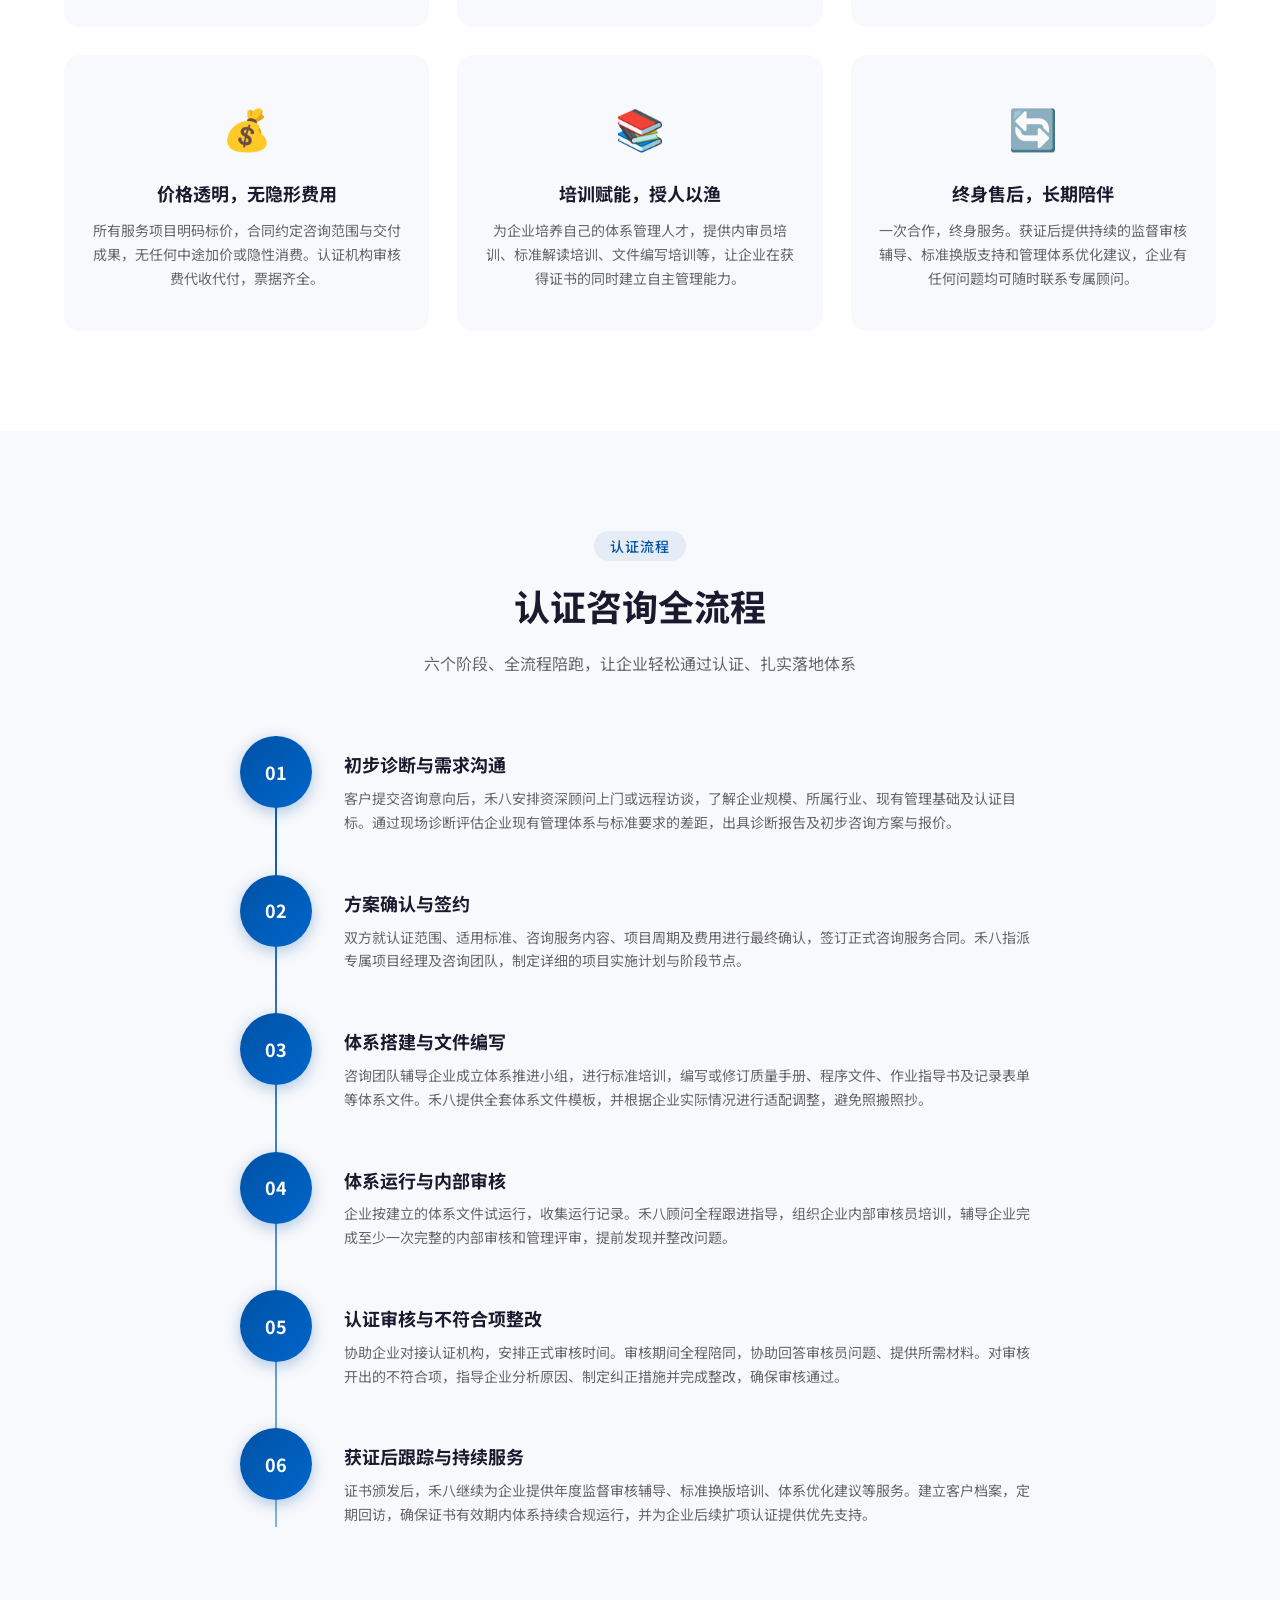
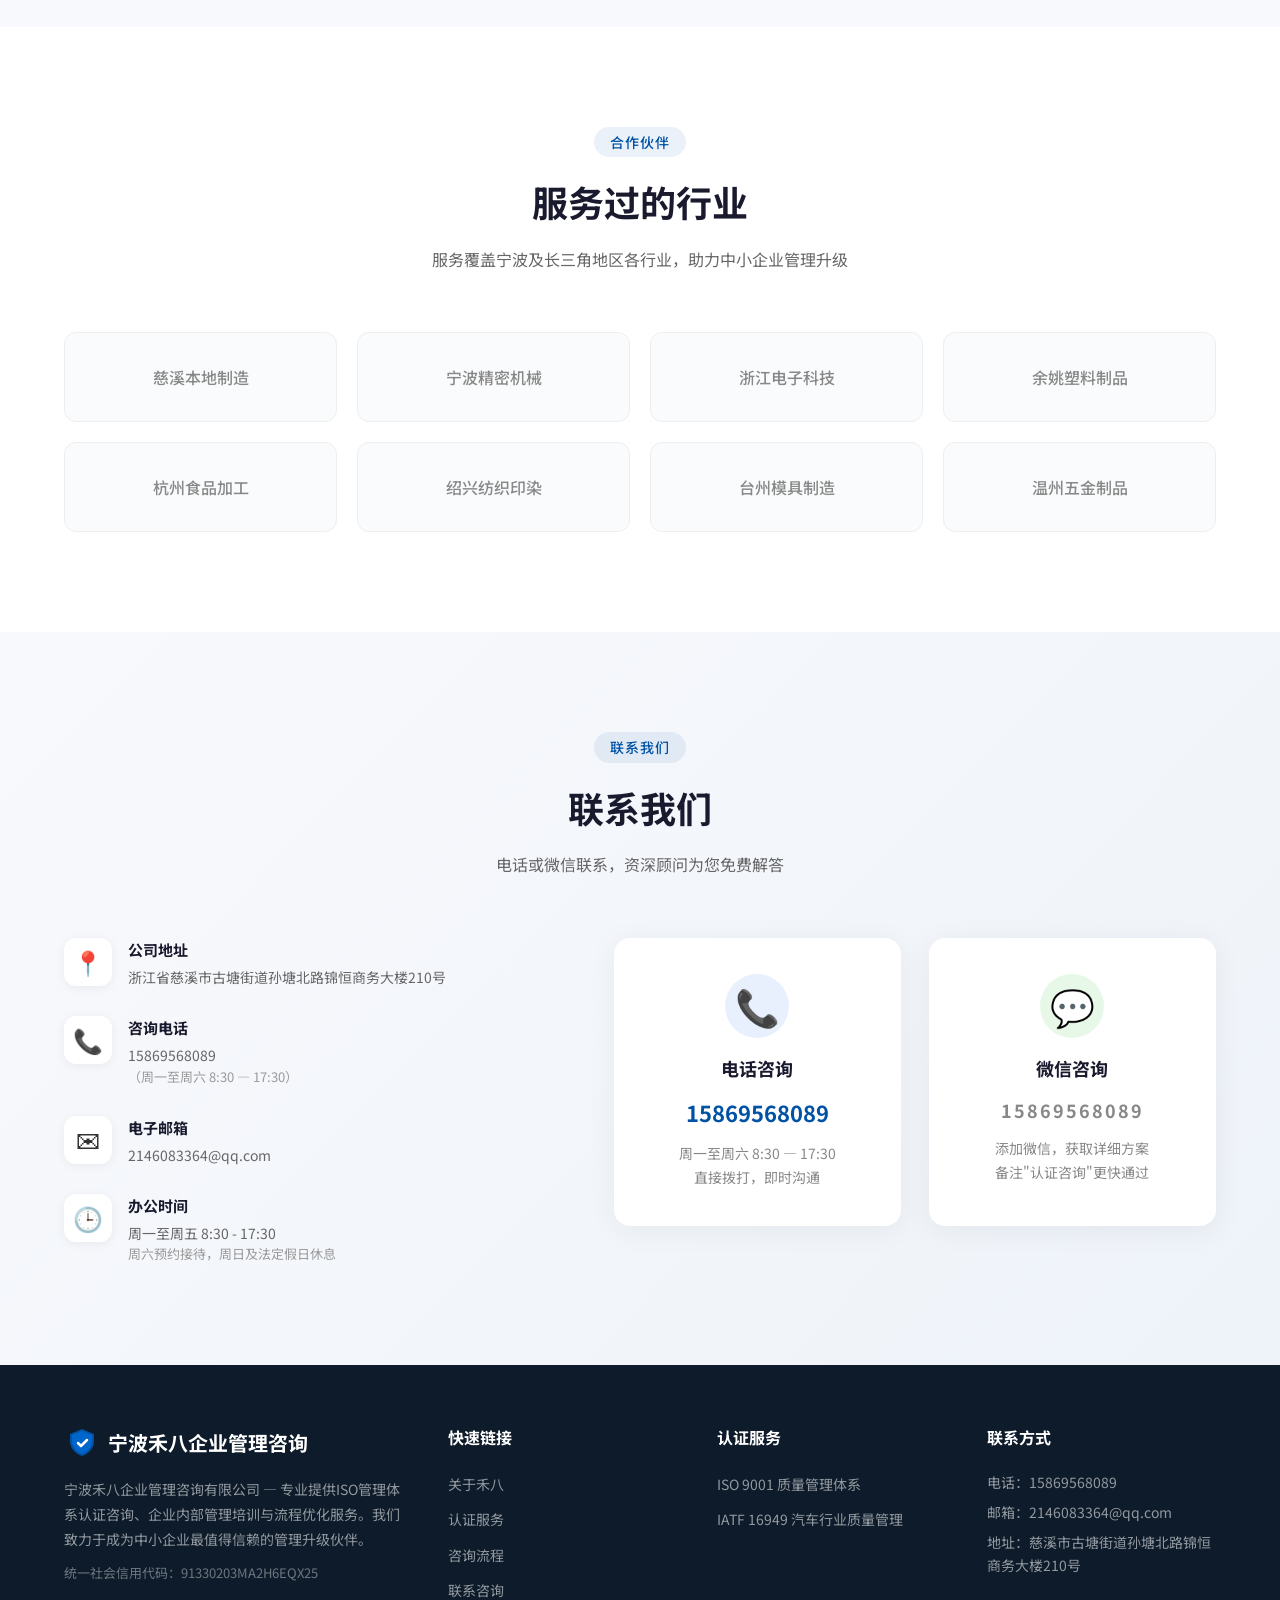
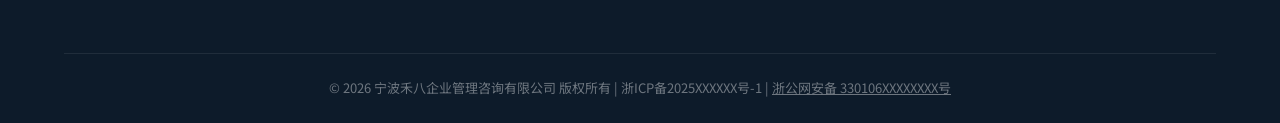
==== commit cb57f668: "Remove credit code from contact section" ====
--- a/index.html
+++ b/index.html
@@ -280,12 +280,6 @@
                             <p style="font-size:13px;color:#999;">周六预约接待，周日及法定假日休息</p>
                         </div>
                     </div>
-                    <div class="contact-item" style="background:#f0f6ff;padding:16px;border-radius:12px;margin-top:8px;">
-                        <div>
-                            <h4 style="color:#0052A4;">统一社会信用代码</h4>
-                            <p style="font-size:14px;color:#333;font-family:monospace;">91330203MA2H6EQX25</p>
-                        </div>
-                    </div>
                 </div>
                 <div class="contact-chat">
                     <div class="chat-card phone-card">
